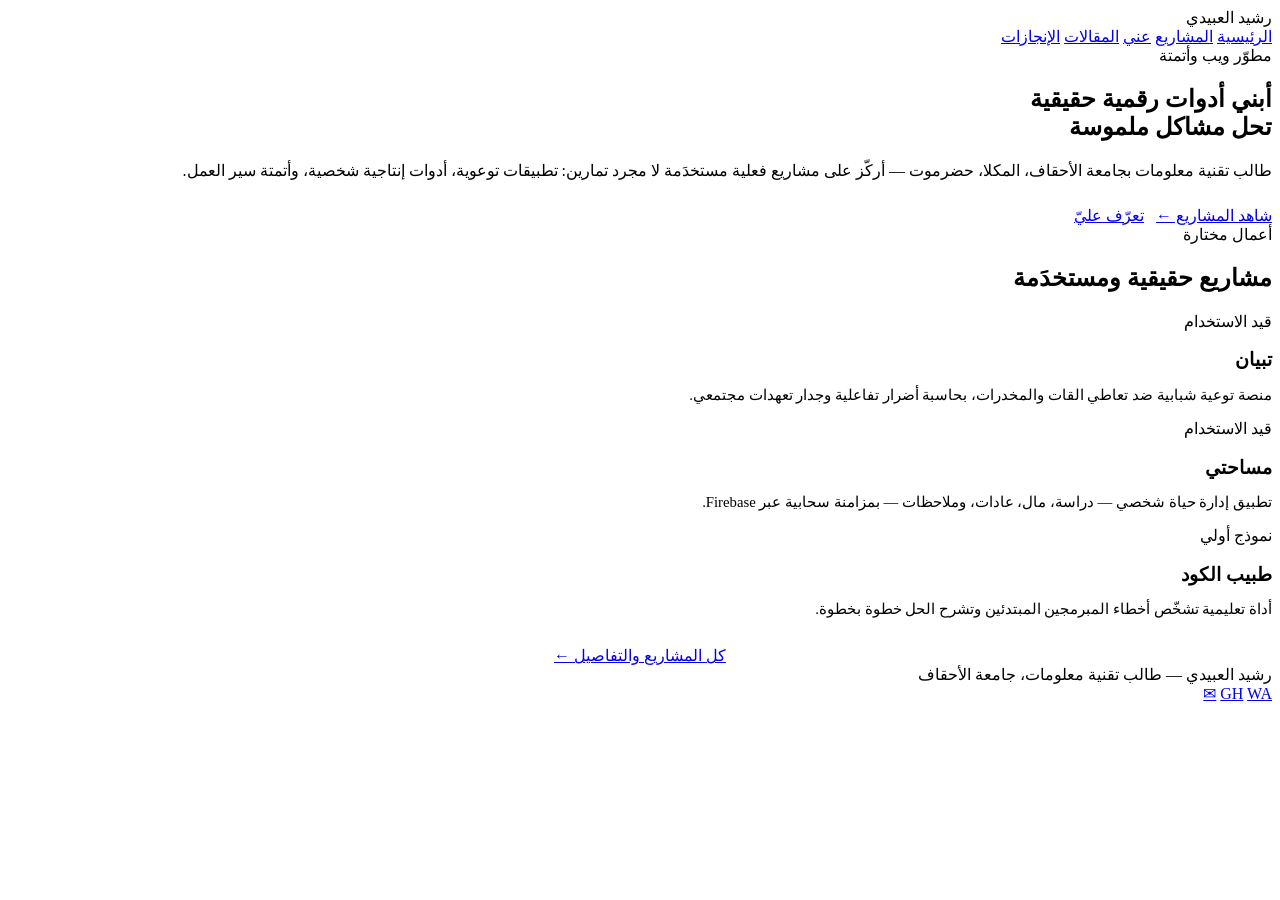
==== index.html @ 286e4d23 "Rename index-18.html to index.html" ====
<!DOCTYPE html>
<html lang="ar" dir="rtl">
<head>
<meta charset="UTF-8">
<meta name="viewport" content="width=device-width, initial-scale=1">
<title>رشيد العبيدي — مطوّر ويب</title>
<link rel="preconnect" href="https://fonts.googleapis.com">
<link href="https://fonts.googleapis.com/css2?family=IBM+Plex+Sans+Arabic:wght@400;500;600;700&family=Cairo:wght@400;600;700&family=Space+Grotesk:wght@500;700&display=swap" rel="stylesheet">
<link rel="stylesheet" href="style.css">
</head>
<body>

<nav class="top"><div class="wrap">
  <div class="brand">رشيد العبيدي</div>
  <div class="navlinks">
    <a href="index.html" class="active">الرئيسية</a>
    <a href="projects.html">المشاريع</a>
    <a href="about.html">عني</a>
    <a href="articles.html">المقالات</a>
    <a href="achievements.html">الإنجازات</a>
  </div>
  <a class="cvbtn" href="#" id="cvBtn">تحميل السيرة الذاتية</a>
</div></nav>

<section class="pagehead">
  <div class="wrap">
    <div class="eyebrow">مطوّر ويب وأتمتة</div>
    <h1>أبني <span class="gradient-text">أدوات رقمية حقيقية</span><br>تحل مشاكل ملموسة</h1>
    <p class="lead">طالب تقنية معلومات بجامعة الأحقاف، المكلا، حضرموت — أركّز على مشاريع فعلية مستخدَمة لا مجرد تمارين: تطبيقات توعوية، أدوات إنتاجية شخصية، وأتمتة سير العمل.</p>
    <div style="display:flex;gap:12px;margin-top:26px;flex-wrap:wrap">
      <a class="btn btn-primary" href="projects.html">شاهد المشاريع ←</a>
      <a class="btn btn-outline" href="about.html">تعرّف عليّ</a>
    </div>
  </div>
</section>

<section>
  <div class="wrap">
    <div class="section-head">
      <div class="eyebrow">أعمال مختارة</div>
      <h2 class="sec">مشاريع حقيقية ومستخدَمة</h2>
    </div>
    <div class="grid3">
      <div class="card">
        <span class="status">قيد الاستخدام</span>
        <h3 style="margin-bottom:8px">تبيان</h3>
        <p style="color:var(--ink-dim);font-size:.92rem">منصة توعية شبابية ضد تعاطي القات والمخدرات، بحاسبة أضرار تفاعلية وجدار تعهدات مجتمعي.</p>
      </div>
      <div class="card">
        <span class="status">قيد الاستخدام</span>
        <h3 style="margin-bottom:8px">مساحتي</h3>
        <p style="color:var(--ink-dim);font-size:.92rem">تطبيق إدارة حياة شخصي — دراسة، مال، عادات، وملاحظات — بمزامنة سحابية عبر Firebase.</p>
      </div>
      <div class="card">
        <span class="status">نموذج أولي</span>
        <h3 style="margin-bottom:8px">طبيب الكود</h3>
        <p style="color:var(--ink-dim);font-size:.92rem">أداة تعليمية تشخّص أخطاء المبرمجين المبتدئين وتشرح الحل خطوة بخطوة.</p>
      </div>
    </div>
    <div style="text-align:center;margin-top:28px">
      <a class="btn btn-outline" href="projects.html">كل المشاريع والتفاصيل ←</a>
    </div>
  </div>
</section>

<footer>
  <div>رشيد العبيدي — طالب تقنية معلومات، جامعة الأحقاف</div>
  <div class="socials">
    <a class="social" href="https://github.com/rashedalabidi7-beep" target="_blank" title="GitHub">GH</a>
    <a class="social" href="https://wa.me/967772639165" target="_blank" title="واتساب">WA</a>
    <a class="social" href="mailto:rashedalabidi7@gmail.com" title="إيميل">✉</a>
  </div>
</footer>

<script>
fetch('cv.pdf',{method:'HEAD'}).then(r=>{ if(!r.ok) document.getElementById('cvBtn').style.display='none'; }).catch(()=>{});
document.getElementById('cvBtn').href = 'cv.pdf';
</script>
</body>
</html>
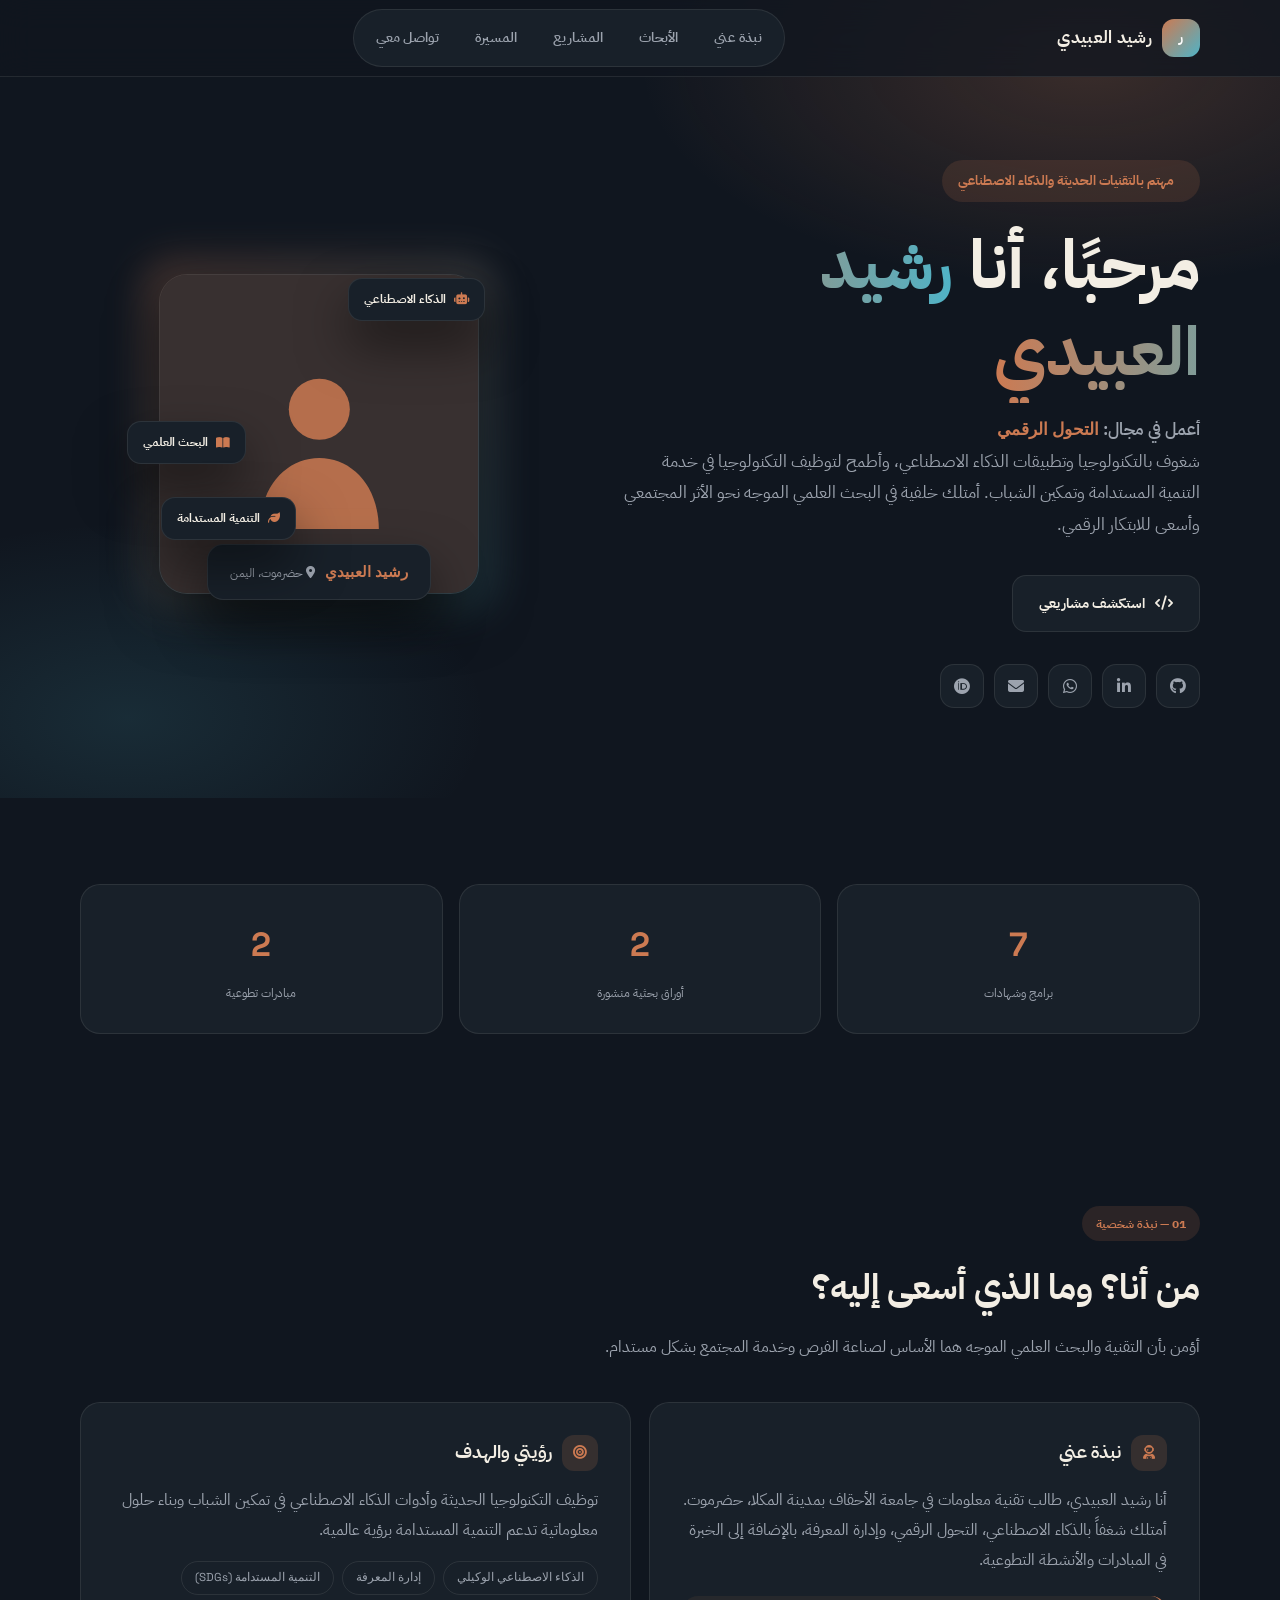
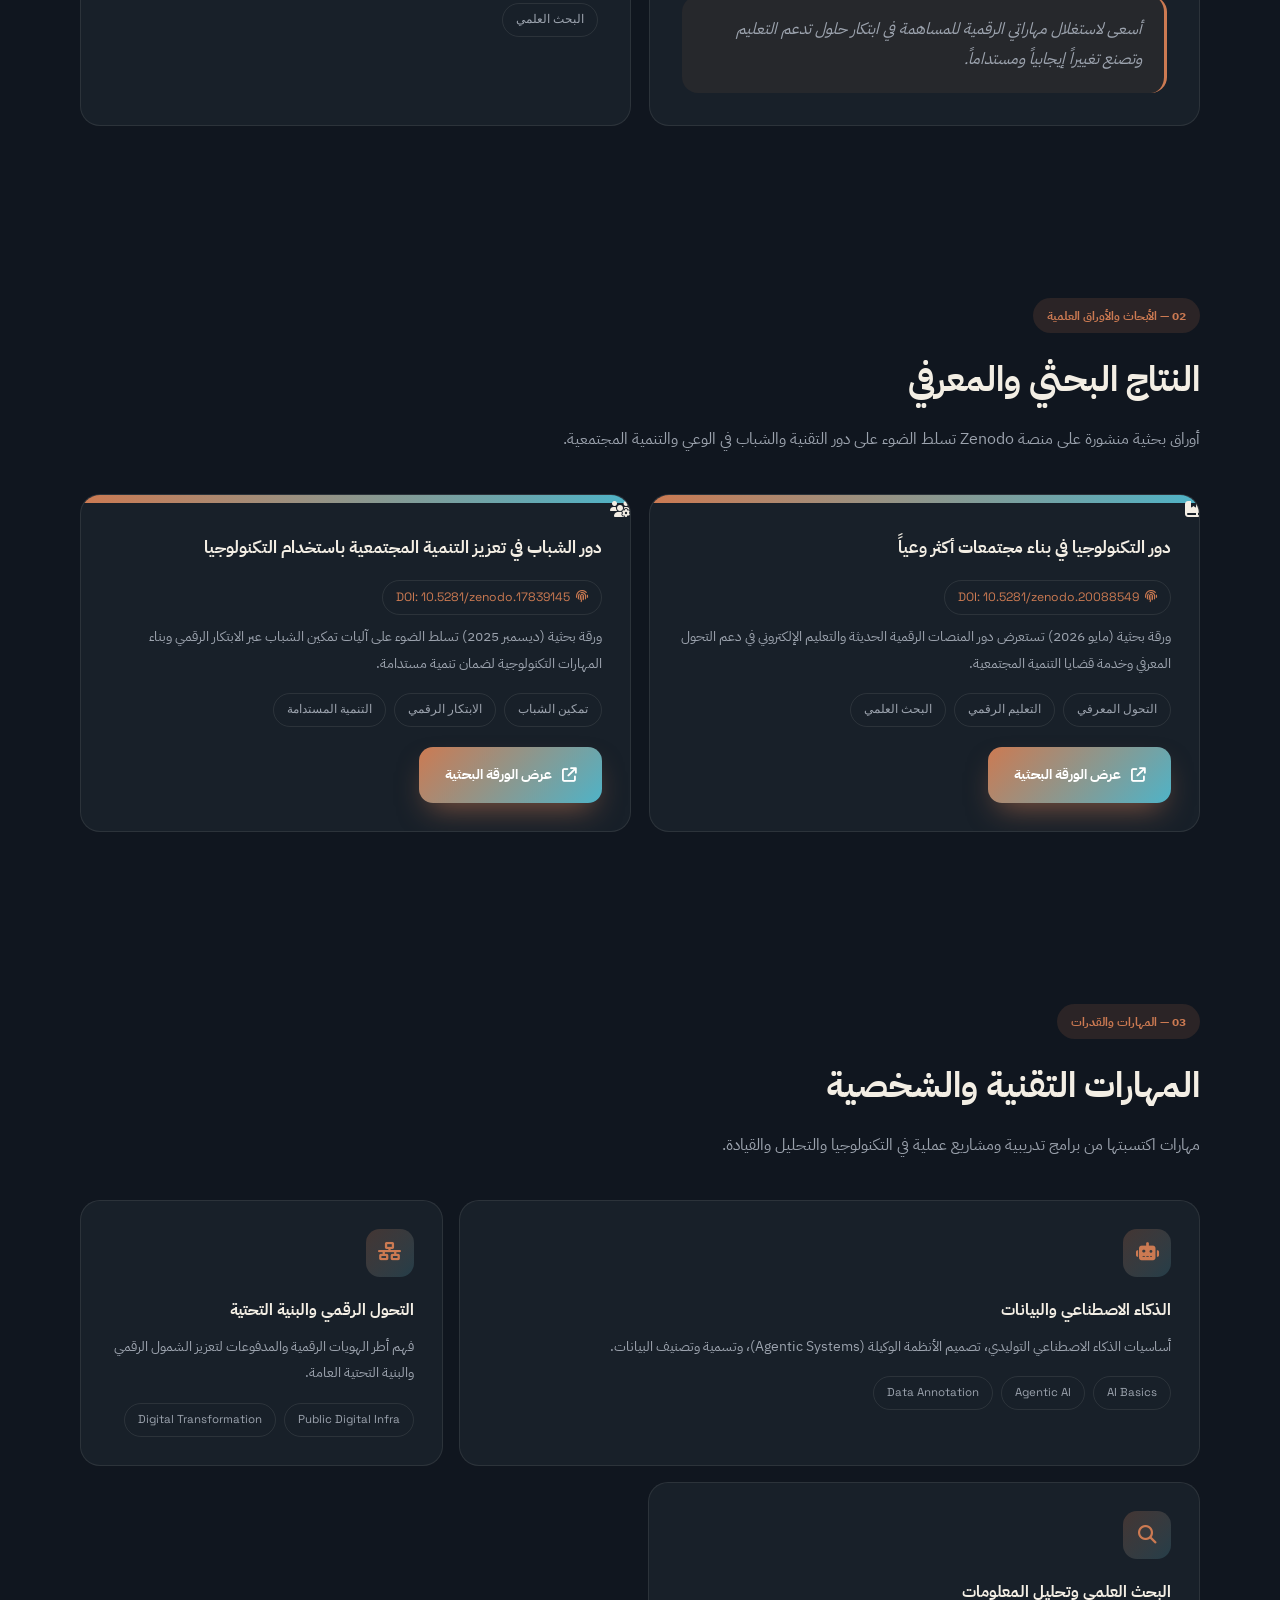
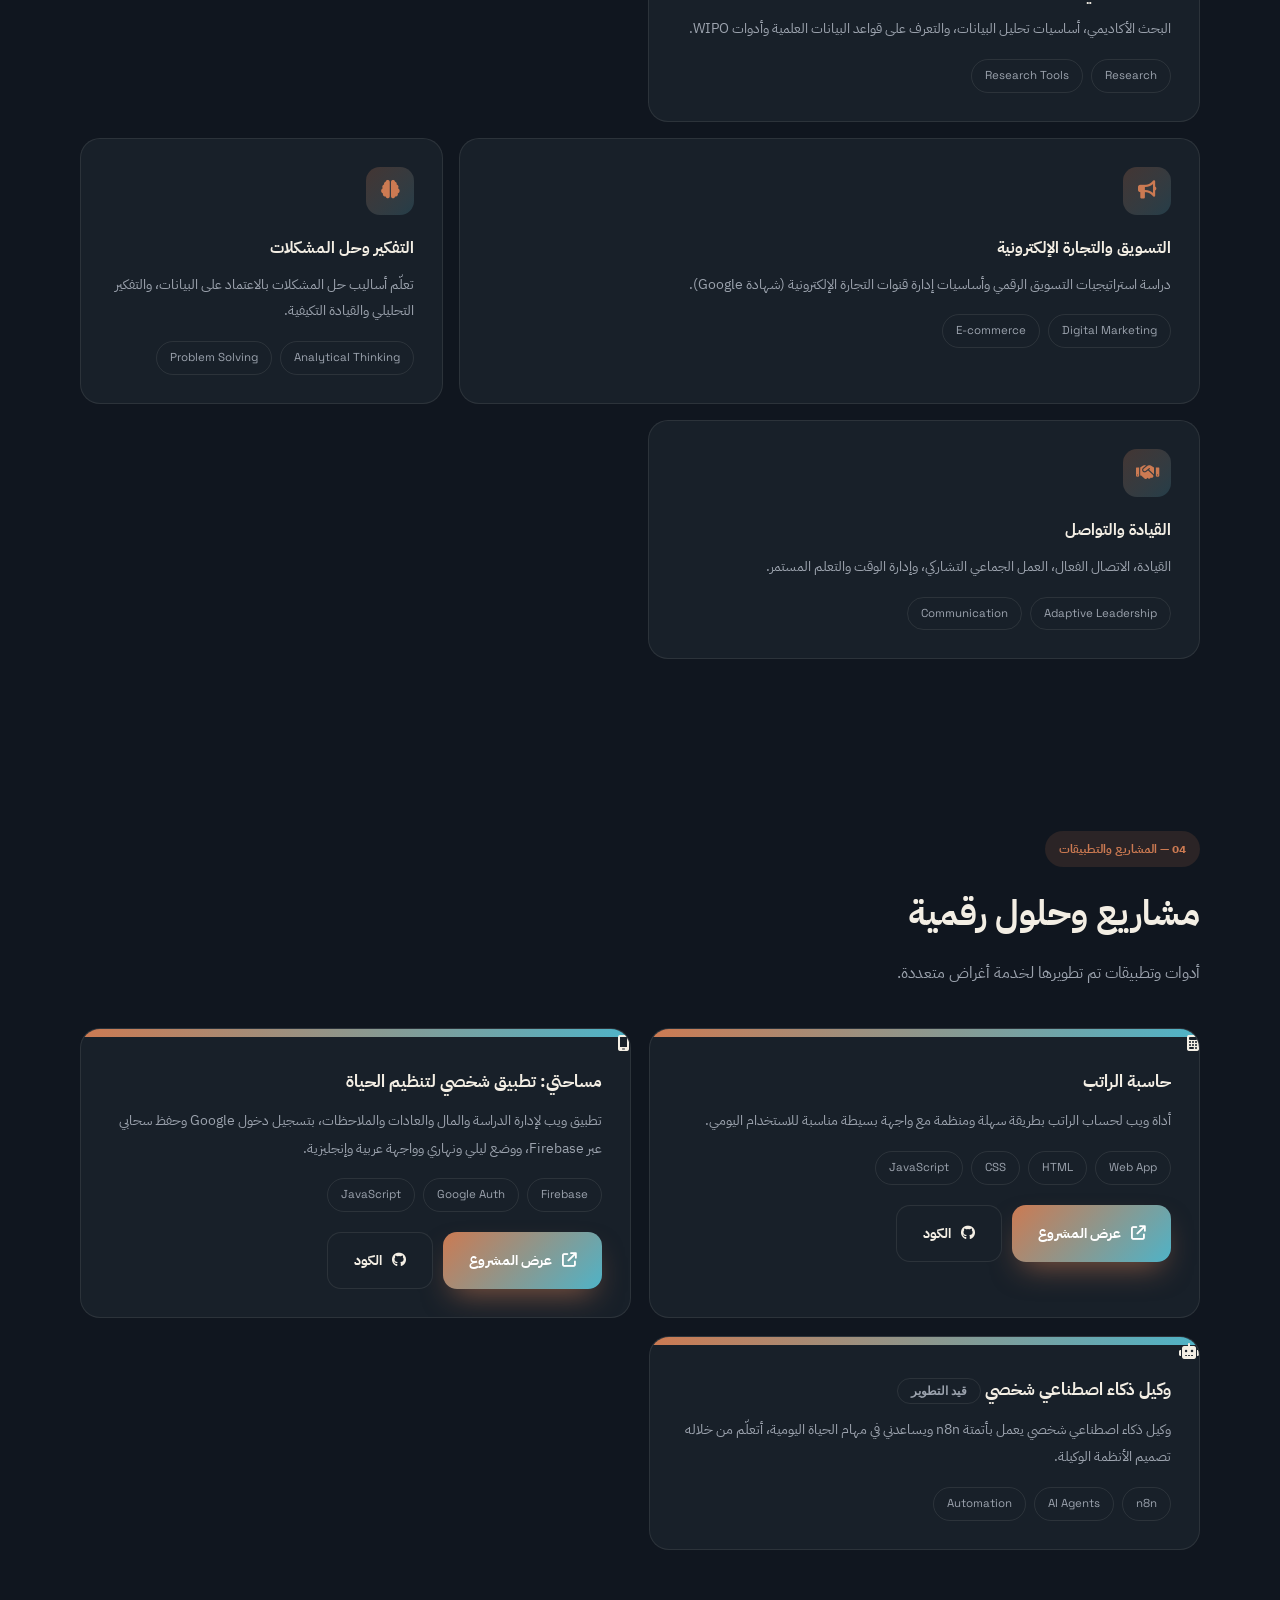
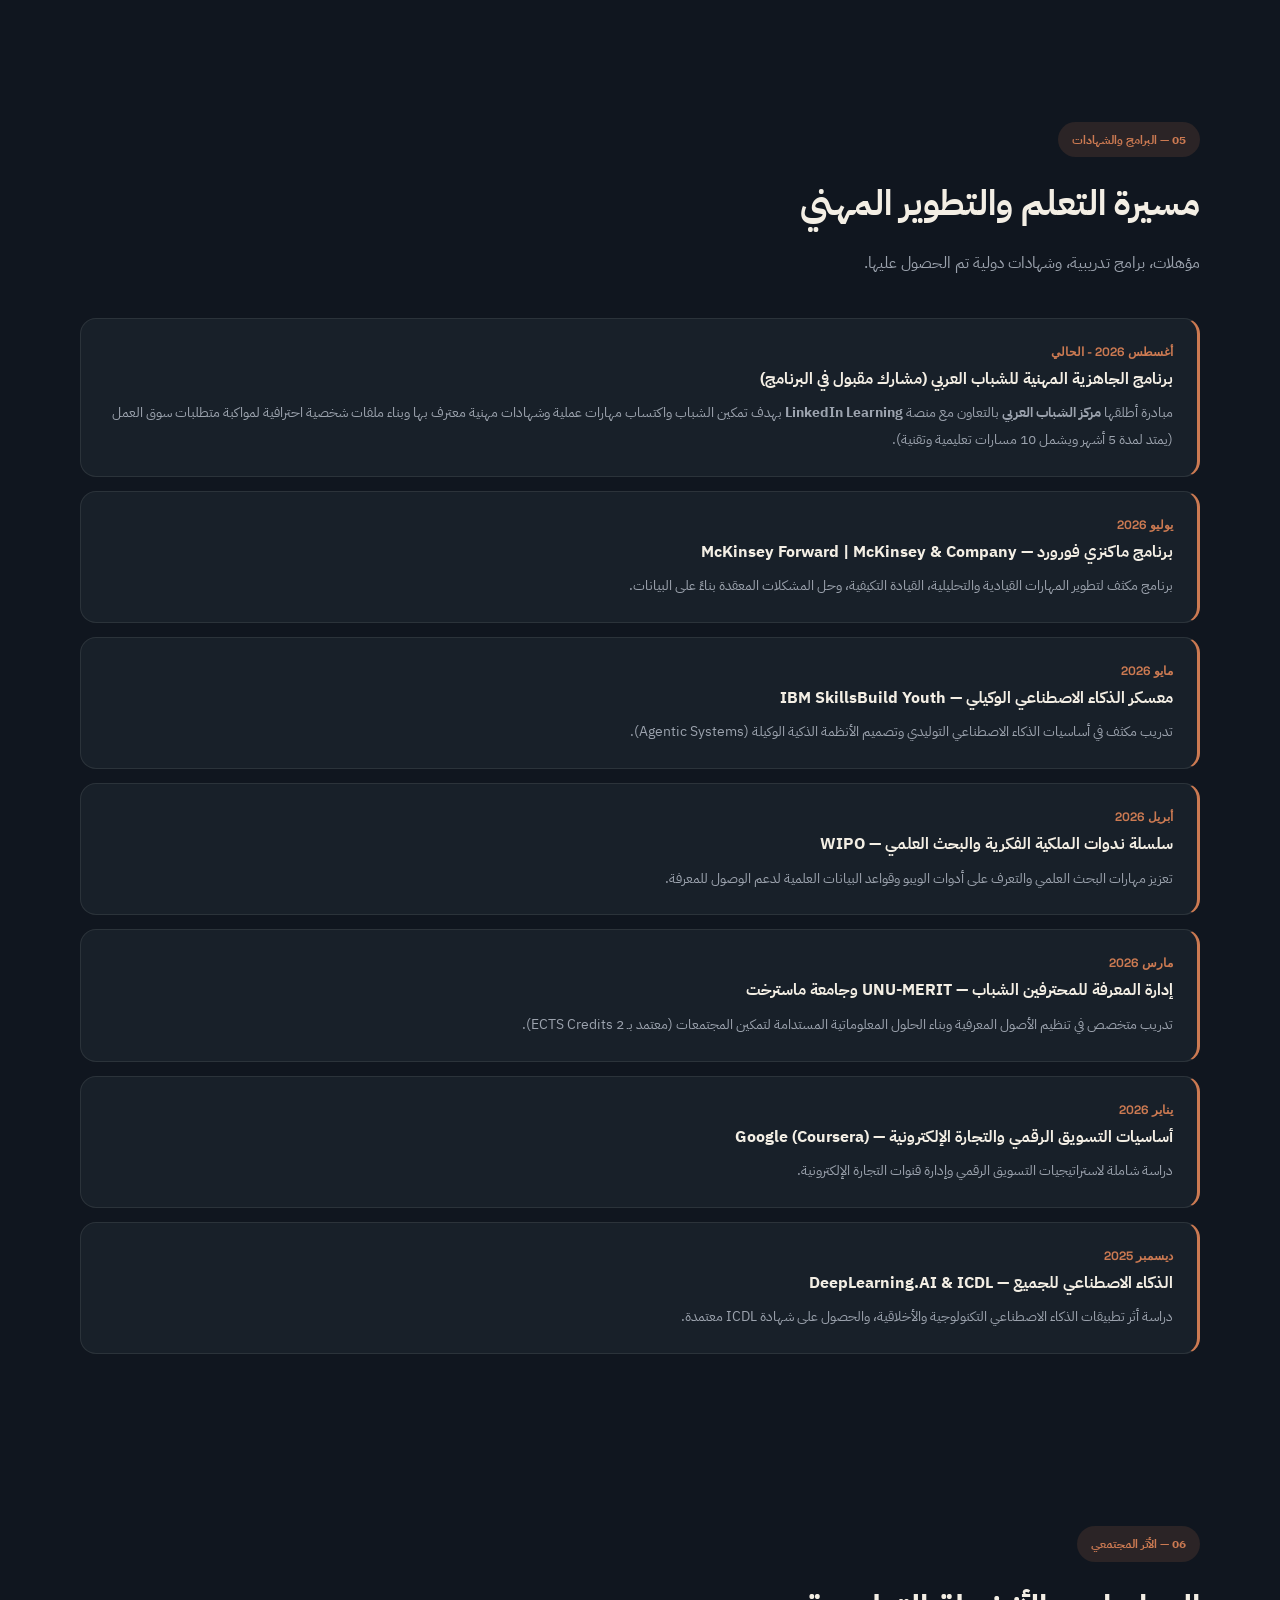
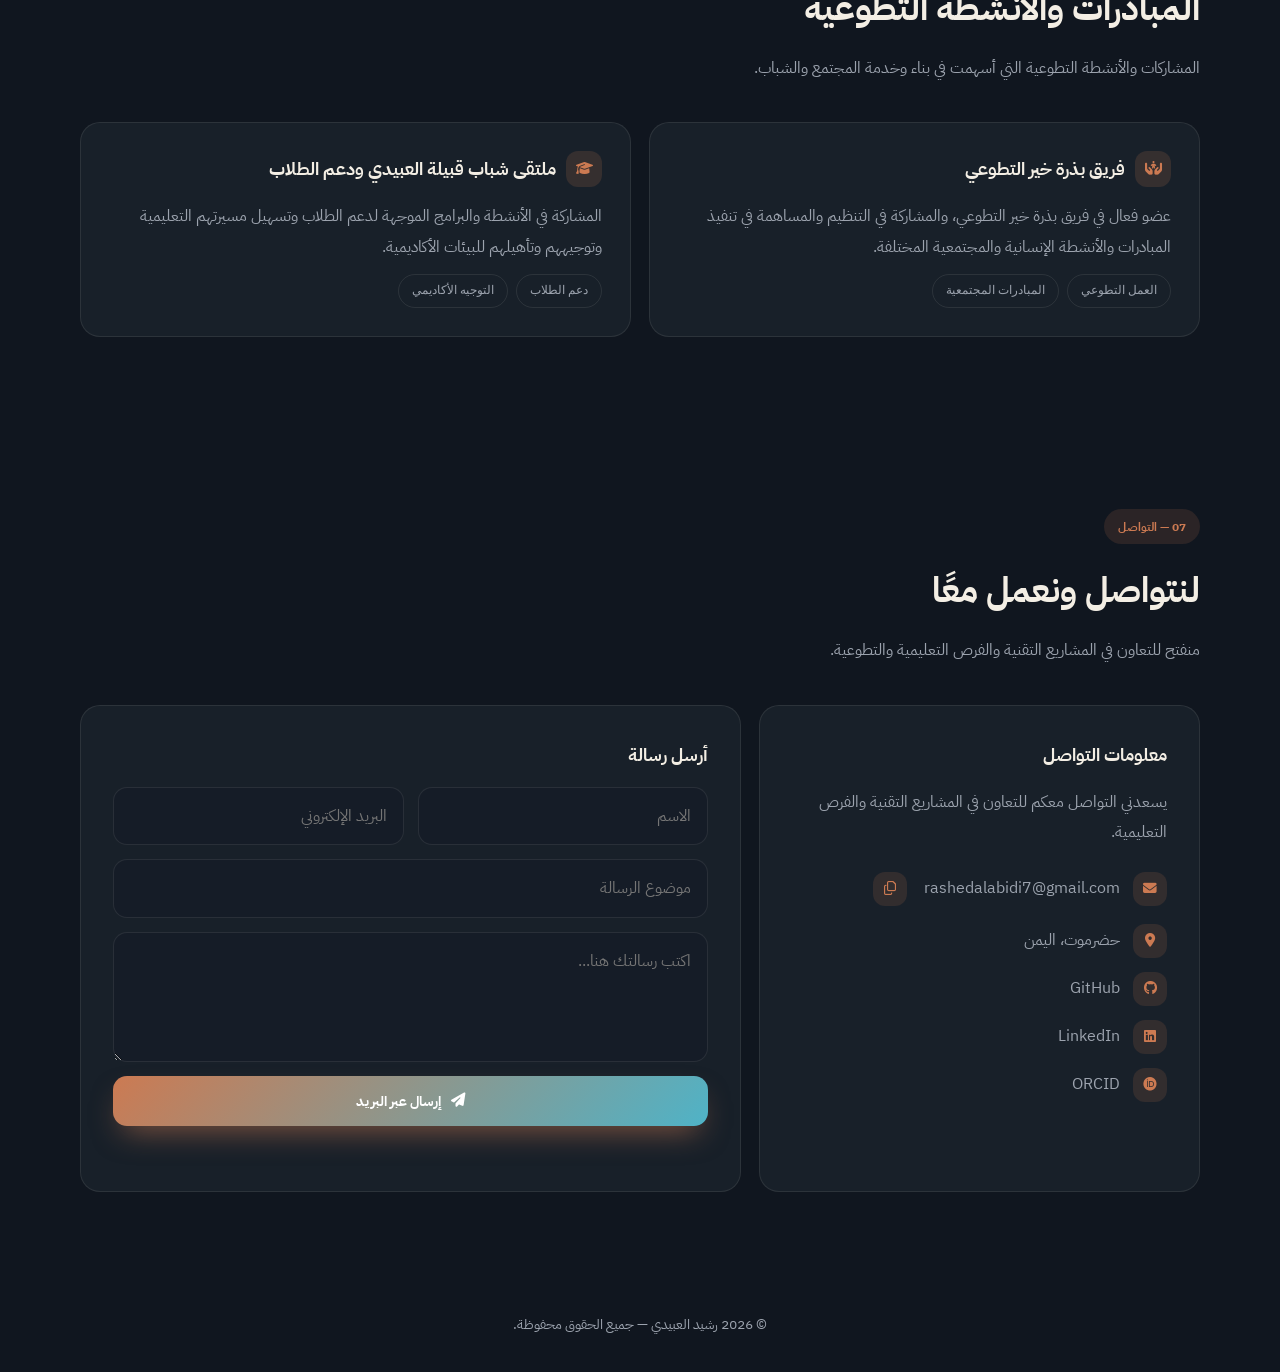
==== commit 508bc4ac: "Rename index (1) (6).html to index.html" ====
--- a/index.html
+++ b/index.html
@@ -1,80 +1,728 @@
 <!DOCTYPE html>
 <html lang="ar" dir="rtl">
 <head>
-<meta charset="UTF-8">
-<meta name="viewport" content="width=device-width, initial-scale=1">
-<title>رشيد العبيدي — مطوّر ويب</title>
-<link rel="preconnect" href="https://fonts.googleapis.com">
-<link href="https://fonts.googleapis.com/css2?family=IBM+Plex+Sans+Arabic:wght@400;500;600;700&family=Cairo:wght@400;600;700&family=Space+Grotesk:wght@500;700&display=swap" rel="stylesheet">
-<link rel="stylesheet" href="style.css">
+  <meta charset="UTF-8" />
+  <meta name="viewport" content="width=device-width, initial-scale=1.0" />
+  <meta name="description" content="الموقع الشخصي والملف التعريفي لرشيد العبيدي، مهتم بالتقنية والذكاء الاصطناعي والتحول الرقمي والتنمية المستدامة." />
+  <meta name="theme-color" content="#10161F" />
+  <link rel="canonical" href="https://rashedalabidi7-beep.github.io/" />
+  <meta property="og:url" content="https://rashedalabidi7-beep.github.io/" />
+  <meta property="og:image" content="https://rashedalabidi7-beep.github.io/profile.jpg" />
+  <meta name="twitter:card" content="summary_large_image" />
+  <script type="application/ld+json">{"@context":"https://schema.org","@type":"Person","name":"رشيد العبيدي","alternateName":"Rashed Alabidi","url":"https://rashedalabidi7-beep.github.io/","image":"https://rashedalabidi7-beep.github.io/profile.jpg","sameAs":["https://github.com/rashedalabidi7-beep","https://www.linkedin.com/in/rashed-alabidi","https://orcid.org/0009-0006-7410-5763"],"address":{"@type":"PostalAddress","addressRegion":"حضرموت","addressCountry":"YE"}}</script>
+  <meta property="og:type" content="website" />
+  <meta property="og:title" content="رشيد العبيدي | الملف الشخصي" />
+  <meta property="og:description" content="مهتم بالتقنية والذكاء الاصطناعي والتحول الرقمي والتنمية المستدامة." />
+  <link rel="icon" href="data:image/svg+xml,%3Csvg xmlns='http://www.w3.org/2000/svg' viewBox='0 0 64 64'%3E%3Cdefs%3E%3ClinearGradient id='g' x1='0' y1='0' x2='1' y2='1'%3E%3Cstop offset='0' stop-color='%23CC7A52'/%3E%3Cstop offset='1' stop-color='%234FB3C7'/%3E%3C/linearGradient%3E%3C/defs%3E%3Crect width='64' height='64' rx='16' fill='url(%23g)'/%3E%3Ctext x='32' y='45' font-size='38' text-anchor='middle' fill='%23ffffff' font-family='sans-serif' font-weight='700'%3E%D8%B1%3C/text%3E%3C/svg%3E" />
+  <script>document.documentElement.classList.add("js");
+    function phFallback(i){var d=document.createElement("div");d.className="ph";d.innerHTML='<svg viewBox="0 0 200 250" aria-hidden="true"><circle cx="100" cy="92" r="40" fill="currentColor"/><path d="M22 250c0-58 36-94 78-94s78 36 78 94z" fill="currentColor"/></svg>';i.replaceWith(d)}
+  </script>
+  <title>رشيد العبيدي | الملف الشخصي</title>
+
+  <link rel="preconnect" href="https://fonts.googleapis.com">
+  <link rel="preconnect" href="https://fonts.gstatic.com" crossorigin>
+  <link href="https://fonts.googleapis.com/css2?family=IBM+Plex+Sans+Arabic:wght@400;500;600;700&family=Cairo:wght@400;600;700&family=Space+Grotesk:wght@500;600;700&display=swap" rel="stylesheet">
+  <link rel="stylesheet" href="https://cdnjs.cloudflare.com/ajax/libs/font-awesome/6.5.2/css/all.min.css">
+
+  <style>
+    :root {
+      --bg: #10161F;
+      --bg-soft: #151C27;
+      --ink: #F3EEE4;
+      --ink-dim: #9CA3AE;
+      --line: rgba(243, 238, 228, 0.09);
+      --card: #182029;
+      --accent: #CC7A52;
+      --accent-2: #4FB3C7;
+      --on-accent: #10161F;
+      --shadow: 0 24px 50px rgba(0, 0, 0, 0.5);
+      --r: 20px;
+    }
+
+    * { box-sizing: border-box; margin: 0; padding: 0; }
+    html { scroll-behavior: smooth; }
+    body {
+      font-family: "IBM Plex Sans Arabic", "Cairo", sans-serif;
+      background: var(--bg);
+      color: var(--ink);
+      line-height: 1.9;
+      overflow-x: hidden;
+    }
+    ::selection { background: var(--accent); color: #fff; }
+    a { color: inherit; text-decoration: none; }
+    button, a { -webkit-tap-highlight-color: transparent; }
+    .container { width: min(1120px, 90%); margin: auto; }
+    .mono { font-family: "Space Grotesk", sans-serif; }
+    .gradient-text { background: linear-gradient(90deg, var(--accent), var(--accent-2)); -webkit-background-clip: text; background-clip: text; color: transparent; }
+
+    /* nav */
+    .navbar { position: fixed; inset: 0 0 auto 0; z-index: 1000; background: color-mix(in srgb, var(--bg) 75%, transparent); backdrop-filter: blur(16px); -webkit-backdrop-filter: blur(16px); border-bottom: 1px solid var(--line); }
+    .nav-inner { min-height: 76px; display: flex; align-items: center; justify-content: space-between; gap: 20px; }
+    .brand { display: flex; align-items: center; gap: 10px; font-weight: 800; font-size: 1.05rem; letter-spacing: .3px; }
+    .brand-mark { width: 38px; height: 38px; border-radius: 12px; background: linear-gradient(135deg, var(--accent), var(--accent-2)); display: grid; place-items: center; color: #fff; font-weight: 800; font-size: .9rem; }
+    .nav-links { display: flex; align-items: center; gap: 4px; background: var(--card); border: 1px solid var(--line); border-radius: 999px; padding: 6px; }
+    .nav-links a { position: relative; color: var(--ink-dim); font-size: .85rem; padding: 9px 16px; border-radius: 999px; transition: .2s; font-weight: 600; }
+    .nav-links a:hover, .nav-links a.active { color: #fff; background: linear-gradient(135deg, var(--accent), var(--accent-2)); }
+    .nav-actions { display: flex; gap: 8px; }
+    .icon-btn { border: 1px solid var(--line); background: var(--card); color: var(--ink); width: 42px; height: 42px; border-radius: 12px; cursor: pointer; transition: .2s; display: grid; place-items: center; }
+    .icon-btn:hover { border-color: var(--accent); color: var(--accent); }
+    .menu-btn { display: none; }
+
+    /* hero */
+    .hero { padding: 160px 0 90px; min-height: 640px; display: flex; align-items: center; position: relative; }
+    .hero::before { content: ""; position: absolute; inset: 0; z-index: -1; pointer-events: none;
+      background: radial-gradient(50% 40% at 85% 8%, color-mix(in srgb, var(--accent) 22%, transparent), transparent 70%),
+                  radial-gradient(40% 35% at 10% 90%, color-mix(in srgb, var(--accent-2) 14%, transparent), transparent 70%); }
+    .hero-grid { display: grid; grid-template-columns: 1.1fr .9fr; gap: 56px; align-items: center; }
+    .eyebrow { display: inline-flex; align-items: center; gap: 10px; color: var(--accent); font-size: .84rem; font-weight: 700; margin-bottom: 20px; background: color-mix(in srgb, var(--accent) 14%, transparent); padding: 8px 16px; border-radius: 999px; }
+    h1 { font-family: "IBM Plex Sans Arabic", "Cairo", sans-serif; font-weight: 800; font-size: clamp(2.3rem, 5.6vw, 4.2rem); line-height: 1.3; margin-bottom: 18px; }
+    .hero p { color: var(--ink-dim); max-width: 580px; font-size: 1.04rem; }
+    .roles { margin-top: 14px; font-weight: 600; font-size: 1.08rem; }
+    #role { color: var(--accent); transition: opacity .3s; font-family: "Space Grotesk", sans-serif; }
+    .hero-buttons { display: flex; flex-wrap: wrap; gap: 14px; margin-top: 34px; }
+    .btn { display: inline-flex; align-items: center; justify-content: center; gap: 10px; border-radius: 14px; padding: 14px 26px; border: 1px solid var(--line); font-weight: 700; font-size: .9rem; transition: .25s; cursor: pointer; font-family: inherit; }
+    .btn-primary { background: linear-gradient(135deg, var(--accent), var(--accent-2)); color: #fff; border: none; box-shadow: 0 14px 30px -10px color-mix(in srgb, var(--accent) 60%, transparent); }
+    .btn-primary:hover { transform: translateY(-2px); box-shadow: 0 18px 36px -10px color-mix(in srgb, var(--accent) 70%, transparent); }
+    .btn-outline { background: var(--card); color: var(--ink); }
+    .btn-outline:hover { border-color: var(--accent); color: var(--accent); }
+    .btn.alt { background: var(--card); color: var(--ink); }
+    .socials { display: flex; gap: 10px; margin-top: 32px; }
+    .social { width: 44px; height: 44px; display: grid; place-items: center; border-radius: 14px; background: var(--card); border: 1px solid var(--line); color: var(--ink-dim); transition: .2s; }
+    .social:hover { color: #fff; background: linear-gradient(135deg, var(--accent), var(--accent-2)); border-color: transparent; transform: translateY(-2px); }
+
+    .profile-wrap { position: relative; width: min(320px, 100%); margin: auto; }
+    .profile-wrap::before { content: ""; position: absolute; inset: -18px; z-index: 0; border-radius: 32px;
+      background: linear-gradient(135deg, color-mix(in srgb, var(--accent) 35%, transparent), color-mix(in srgb, var(--accent-2) 30%, transparent));
+      filter: blur(18px); opacity: .7; }
+    .profile-card { position: relative; z-index: 1; border-radius: 28px; overflow: hidden; box-shadow: var(--shadow); border: 1px solid var(--line); }
+    .profile-card img, .ph { display: block; width: 100%; aspect-ratio: 1 / 1; object-fit: cover; object-position: center top; }
+    .ph { background: color-mix(in srgb, var(--accent) 18%, var(--card)); color: var(--accent); display: grid; place-items: center; }
+    .ph svg { width: 48%; opacity: .85; }
+    .profile-label { position: absolute; z-index: 2; bottom: -6px; left: 50%; transform: translateX(-50%); padding: 12px 22px; background: var(--card); border: 1px solid var(--line); border-radius: 16px; box-shadow: var(--shadow); white-space: nowrap; }
+    .profile-label strong { font-size: .92rem; color: var(--accent); font-family: "Space Grotesk", sans-serif; }
+    .profile-label small { color: var(--ink-dim); font-size: .76rem; margin-inline-start: 6px; }
+    .chip { position: absolute; z-index: 3; display: flex; align-items: center; gap: 8px; padding: 9px 15px; font-size: .76rem; font-weight: 700; white-space: nowrap; background: var(--card); border: 1px solid var(--line); border-radius: 14px; box-shadow: var(--shadow); }
+    .chip i { color: var(--accent); }
+    .chip.c1 { top: 4px; right: -6px; }
+    .chip.c2 { top: 46%; left: -32px; }
+    .chip.c3 { bottom: 54px; left: 2px; }
+    @media (max-width: 600px) { .chip.c1 { right: 0; } .chip.c2 { left: -4px; } .chip.c3 { left: 10px; } }
+
+    /* sections */
+    section { padding: 86px 0; position: relative; }
+    .section-head { margin-bottom: 40px; max-width: 640px; }
+    .section-kicker { display: inline-block; font-size: .78rem; font-weight: 700; color: var(--accent); background: color-mix(in srgb, var(--accent) 14%, transparent); padding: 6px 14px; border-radius: 999px; margin-bottom: 14px; }
+    .section-title { font-family: "IBM Plex Sans Arabic", "Cairo", sans-serif; font-size: clamp(1.6rem, 3vw, 2.2rem); font-weight: 800; }
+    .section-desc { color: var(--ink-dim); margin-top: 10px; font-size: .97rem; }
+
+    .stats { display: grid; grid-template-columns: repeat(3, 1fr); gap: 16px; }
+    .stat { padding: 28px 10px; text-align: center; background: var(--card); border: 1px solid var(--line); border-radius: var(--r); }
+    .stat-number { font-family: "Space Grotesk", sans-serif; font-size: 2.1rem; color: var(--accent); font-weight: 700; }
+    .stat-label { color: var(--ink-dim); font-size: .78rem; margin-top: 4px; }
+
+    .about-grid { display: grid; grid-template-columns: 1fr 1fr; gap: 18px; }
+    .card { padding: 32px; background: var(--card); border: 1px solid var(--line); border-radius: var(--r); }
+    .card h3 { margin-bottom: 14px; font-size: 1.15rem; font-weight: 700; display: flex; align-items: center; gap: 10px; }
+    .card h3 i { color: var(--accent); background: color-mix(in srgb, var(--accent) 16%, transparent); width: 36px; height: 36px; border-radius: 12px; display: inline-grid; place-items: center; font-size: .85rem; }
+    .card p { color: var(--ink-dim); }
+    .quote { position: relative; margin-top: 20px; color: var(--ink); font-style: italic; padding: 18px 22px; background: color-mix(in srgb, var(--accent) 8%, transparent); border-radius: 16px; border-inline-start: 3px solid var(--accent); }
+
+    /* bento skills grid */
+    .skills-grid { display: grid; grid-template-columns: repeat(6, 1fr); gap: 16px; }
+    .skill-card { padding: 28px; background: var(--card); border: 1px solid var(--line); border-radius: var(--r); transition: .25s; grid-column: span 3; }
+    .skill-card:nth-child(1), .skill-card:nth-child(4) { grid-column: span 4; }
+    .skill-card:nth-child(2), .skill-card:nth-child(5) { grid-column: span 2; }
+    .skill-card:nth-child(3) { grid-column: span 3; }
+    .skill-card:nth-child(6) { grid-column: span 3; }
+    .skill-card:hover { transform: translateY(-4px); box-shadow: var(--shadow); border-color: color-mix(in srgb, var(--accent) 40%, var(--line)); }
+    .skill-icon { width: 48px; height: 48px; background: linear-gradient(135deg, color-mix(in srgb, var(--accent) 24%, transparent), color-mix(in srgb, var(--accent-2) 20%, transparent)); display: grid; place-items: center; color: var(--accent); font-size: 1.15rem; margin-bottom: 18px; border-radius: 14px; }
+    .skill-card h3 { font-size: 1.02rem; margin-bottom: 8px; font-weight: 700; }
+    .skill-card p { color: var(--ink-dim); font-size: .88rem; }
+    .tags { display: flex; flex-wrap: wrap; gap: 8px; margin-top: 16px; }
+    .tag { color: var(--ink-dim); border: 1px solid var(--line); padding: 5px 13px; border-radius: 999px; font-size: .72rem; font-family: "Space Grotesk", sans-serif; }
+
+    .projects-grid { display: grid; grid-template-columns: repeat(2, 1fr); gap: 18px; }
+    .project { background: var(--card); border: 1px solid var(--line); border-radius: var(--r); overflow: hidden; transition: .25s; }
+    .project:hover { transform: translateY(-4px); box-shadow: var(--shadow); border-color: color-mix(in srgb, var(--accent) 40%, var(--line)); }
+    .project-top { height: 8px; background: linear-gradient(90deg, var(--accent), var(--accent-2)); }
+    .project-body { padding: 28px; }
+    .project-body h3 { margin-bottom: 10px; font-size: 1.08rem; font-weight: 700; }
+    .project-body p { color: var(--ink-dim); font-size: .9rem; }
+    .project-actions { display: flex; gap: 10px; margin-top: 20px; flex-wrap: wrap; }
+
+    .doi-badge { display: inline-flex; align-items: center; gap: 6px; border: 1px solid var(--line); padding: 5px 13px; border-radius: 999px; font-size: .76rem; color: var(--accent); font-family: "Space Grotesk", sans-serif; margin-top: 6px; margin-bottom: 8px; }
+
+    .timeline { position: relative; display: grid; gap: 14px; }
+    .timeline-item { position: relative; background: var(--card); border: 1px solid var(--line); border-radius: 16px; padding: 22px 24px; border-inline-start: 3px solid var(--accent); }
+    .timeline-item h3 { font-size: 1rem; font-weight: 700; }
+    .timeline-item .date { color: var(--accent); font-size: .76rem; font-family: "Space Grotesk", sans-serif; font-weight: 700; }
+    .timeline-item p { color: var(--ink-dim); font-size: .88rem; margin-top: 6px; }
+
+    .volunteer-grid { display: grid; grid-template-columns: repeat(2, 1fr); gap: 18px; }
+    .volunteer-grid > * { background: var(--card); border: 1px solid var(--line); border-radius: var(--r); padding: 28px; }
+
+    .contact-grid { display: grid; grid-template-columns: .8fr 1.2fr; gap: 18px; }
+    .contact-grid > * { background: var(--card); border: 1px solid var(--line); border-radius: var(--r); padding: 32px; }
+    .contact-list { display: grid; gap: 14px; margin-top: 20px; }
+    .contact-item { display: flex; align-items: center; gap: 13px; color: var(--ink-dim); }
+    .contact-item i { color: var(--accent); width: 34px; height: 34px; background: color-mix(in srgb, var(--accent) 14%, transparent); border-radius: 12px; display: inline-grid; place-items: center; font-size: .85rem; }
+    .contact-item a:hover { color: var(--accent); }
+    form { display: grid; gap: 14px; }
+    .form-row { display: grid; grid-template-columns: 1fr 1fr; gap: 14px; }
+    input, textarea { width: 100%; border: 1px solid var(--line); background: var(--bg-soft); border-radius: 14px; color: var(--ink); padding: 13px 16px; font: inherit; outline: none; color-scheme: dark; }
+    input:focus, textarea:focus { border-color: var(--accent); }
+    textarea { min-height: 130px; resize: vertical; }
+
+    footer { padding: 34px 0; color: var(--ink-dim); text-align: center; font-size: .85rem; }
+    .back-top { position: fixed; left: 22px; bottom: 22px; width: 44px; height: 44px; border: 1px solid var(--line); background: var(--card); color: var(--ink); border-radius: 14px; cursor: pointer; opacity: 0; pointer-events: none; transition: .25s; z-index: 50; box-shadow: var(--shadow); }
+    .back-top.show { opacity: 1; pointer-events: auto; }
+    .back-top:hover { border-color: var(--accent); color: var(--accent); }
+
+    #prog { position: fixed; top: 0; inset-inline: 0; height: 3px; transform-origin: right; transform: scaleX(0); background: linear-gradient(90deg, var(--accent), var(--accent-2)); z-index: 1001; }
+    body[dir="ltr"] #prog { transform-origin: left; }
+    .cert { display: inline-block; margin-top: 6px; color: var(--accent); font-size: .8rem; }
+    .cert:hover { text-decoration: underline; }
+    .copy { background: none; border: 0; color: var(--ink-dim); cursor: pointer; padding: 4px; }
+    .copy:hover { color: var(--accent); }
+    .form-note { color: var(--ink-dim); font-size: .88rem; min-height: 1.4em; }
+
+    .js .reveal { opacity: 0; transform: translateY(18px); transition: .6s ease; }
+    .js .reveal.visible { opacity: 1; transform: translateY(0); }
+
+    a:focus-visible, button:focus-visible, input:focus-visible, textarea:focus-visible { outline: 2px solid var(--accent); outline-offset: 3px; }
+    @media (prefers-reduced-motion: reduce) { * { animation: none !important; transition: none !important; } html { scroll-behavior: auto; } .js .reveal { opacity: 1; transform: none; } }
+
+    @media (max-width: 900px) {
+      .nav-links { position: absolute; top: 76px; right: 4%; left: 4%; display: none; flex-direction: column; align-items: stretch; gap: 4px; padding: 10px; background: var(--card); border: 1px solid var(--line); border-radius: 18px; }
+      .nav-links.open { display: flex; }
+      .nav-links a { padding: 12px 14px; border-radius: 12px; }
+      .menu-btn { display: grid; }
+      .hero-grid, .about-grid, .contact-grid, .volunteer-grid, .projects-grid { grid-template-columns: 1fr; }
+      .skills-grid { grid-template-columns: repeat(2, 1fr); }
+      .skill-card, .skill-card:nth-child(1), .skill-card:nth-child(2), .skill-card:nth-child(3), .skill-card:nth-child(4), .skill-card:nth-child(5), .skill-card:nth-child(6) { grid-column: span 1; }
+      .hero { padding-top: 120px; }
+      .profile-wrap { max-width: 300px; margin-top: 44px; }
+    }
+    @media (max-width: 600px) {
+      .nav-inner { min-height: 68px; }
+      .hero { padding-bottom: 50px; }
+      section { padding: 58px 0; }
+      .skills-grid { grid-template-columns: 1fr; }
+      .stats { grid-template-columns: repeat(3, 1fr); gap: 10px; }
+      .stat { padding: 18px 6px; } .stat-number { font-size: 1.4rem; } .stat-label { font-size: .68rem; }
+      .form-row { grid-template-columns: 1fr; }
+      .card, .skill-card, .project-body, .contact-grid > *, .volunteer-grid > * { padding: 22px; }
+    }
+  </style>
 </head>
+
 <body>
-
-<nav class="top"><div class="wrap">
-  <div class="brand">رشيد العبيدي</div>
-  <div class="navlinks">
-    <a href="index.html" class="active">الرئيسية</a>
-    <a href="projects.html">المشاريع</a>
-    <a href="about.html">عني</a>
-    <a href="articles.html">المقالات</a>
-    <a href="achievements.html">الإنجازات</a>
-  </div>
-  <a class="cvbtn" href="#" id="cvBtn">تحميل السيرة الذاتية</a>
-</div></nav>
-
-<section class="pagehead">
-  <div class="wrap">
-    <div class="eyebrow">مطوّر ويب وأتمتة</div>
-    <h1>أبني <span class="gradient-text">أدوات رقمية حقيقية</span><br>تحل مشاكل ملموسة</h1>
-    <p class="lead">طالب تقنية معلومات بجامعة الأحقاف، المكلا، حضرموت — أركّز على مشاريع فعلية مستخدَمة لا مجرد تمارين: تطبيقات توعوية، أدوات إنتاجية شخصية، وأتمتة سير العمل.</p>
-    <div style="display:flex;gap:12px;margin-top:26px;flex-wrap:wrap">
-      <a class="btn btn-primary" href="projects.html">شاهد المشاريع ←</a>
-      <a class="btn btn-outline" href="about.html">تعرّف عليّ</a>
+  <div id="prog"></div>
+  <header class="navbar">
+    <div class="container nav-inner">
+      <a href="#home" class="brand">
+        <span class="brand-mark">ر</span>
+        <span>رشيد العبيدي</span>
+      </a>
+
+      <nav class="nav-links" id="navLinks">
+        <a href="#about">نبذة عني</a>
+        <a href="#research">الأبحاث</a>
+        <a href="#projects">المشاريع</a>
+        <a href="#experience">المسيرة</a>
+        <a href="#contact">تواصل معي</a>
+      </nav>
+
+      <div class="nav-actions">
+        <button class="icon-btn menu-btn" id="menuBtn" aria-label="فتح القائمة"><i class="fa-solid fa-bars"></i></button>
+      </div>
     </div>
-  </div>
-</section>
-
-<section>
-  <div class="wrap">
-    <div class="section-head">
-      <div class="eyebrow">أعمال مختارة</div>
-      <h2 class="sec">مشاريع حقيقية ومستخدَمة</h2>
+  </header>
+
+  <main>
+    <section class="hero" id="home">
+      <div class="container hero-grid">
+        <div class="reveal">
+          <div class="eyebrow"><span></span> مهتم بالتقنيات الحديثة والذكاء الاصطناعي</div>
+          <h1>مرحبًا، أنا <span class="gradient-text">رشيد العبيدي</span></h1>
+          <p class="roles">أعمل في مجال: <b id="role"></b></p>
+          <p>
+            شغوف بالتكنولوجيا وتطبيقات الذكاء الاصطناعي، وأطمح لتوظيف التكنولوجيا في خدمة التنمية المستدامة وتمكين الشباب. أمتلك خلفية في البحث العلمي الموجه نحو الأثر المجتمعي وأسعى للابتكار الرقمي.
+          </p>
+         <div class="hero-buttons">
+            <a class="btn btn-primary" href="cv.pdf" download id="cvBtn">
+              <i class="fa-solid fa-file-arrow-down"></i>
+              تحميل السيرة الذاتية
+            </a>
+            <a class="btn btn-outline" href="#projects">
+              <i class="fa-solid fa-code"></i>
+              استكشف مشاريعي
+            </a>
+          </div>
+
+          <div class="socials">
+            <a class="social" href="https://github.com/rashedalabidi7-beep" target="_blank" rel="noopener" aria-label="GitHub"><i class="fa-brands fa-github"></i></a>
+            <a class="social" href="https://www.linkedin.com/in/rashed-alabidi" target="_blank" rel="noopener" aria-label="LinkedIn"><i class="fa-brands fa-linkedin-in"></i></a>
+            <a class="social" href="https://wa.me/967772639165" target="_blank" rel="noopener" aria-label="WhatsApp"><i class="fa-brands fa-whatsapp"></i></a>
+            <a class="social" href="mailto:rashedalabidi7@gmail.com" aria-label="البريد الإلكتروني"><i class="fa-solid fa-envelope"></i></a>
+            <a class="social" href="https://orcid.org/0009-0006-7410-5763" target="_blank" rel="noopener" aria-label="ORCID" title="ORCID"><i class="fa-brands fa-orcid"></i></a>
+          </div>
+        </div>
+
+        <div class="profile-wrap reveal">
+          <div class="profile-card glass">
+            <img src="profile.jpg" alt="الصورة الشخصية لرشيد العبيدي" width="800" height="1000" decoding="async" fetchpriority="high" onerror="phFallback(this)">
+          </div>
+          <div class="chip glass c1"><i class="fa-solid fa-robot"></i> الذكاء الاصطناعي</div>
+          <div class="chip glass c2"><i class="fa-solid fa-book-open"></i> البحث العلمي</div>
+          <div class="chip glass c3"><i class="fa-solid fa-leaf"></i> التنمية المستدامة</div>
+          <div class="profile-label glass">
+            <strong>رشيد العبيدي</strong>
+            <small><i class="fa-solid fa-location-dot"></i> حضرموت، اليمن</small>
+          </div>
+        </div>
+      </div>
+    </section>
+
+    <section class="container">
+      <div class="stats">
+        <div class="stat glass reveal"><div class="stat-number" data-target="7">0</div><div class="stat-label">برامج وشهادات</div></div>
+        <div class="stat glass reveal"><div class="stat-number" data-target="2">0</div><div class="stat-label">أوراق بحثية منشورة</div></div>
+        <div class="stat glass reveal"><div class="stat-number" data-target="2">0</div><div class="stat-label">مبادرات تطوعية</div></div>
+      </div>
+    </section>
+
+    <section id="about">
+      <div class="container">
+        <div class="section-head reveal">
+          <div class="section-kicker">01 — نبذة شخصية</div>
+          <h2 class="section-title">من أنا؟ وما الذي أسعى إليه؟</h2>
+          <p class="section-desc">أؤمن بأن التقنية والبحث العلمي الموجه هما الأساس لصناعة الفرص وخدمة المجتمع بشكل مستدام.</p>
+        </div>
+
+        <div class="about-grid">
+          <article class="card glass reveal">
+            <h3><i class="fa-solid fa-user-astronaut gradient-text"></i> نبذة عني</h3>
+            <p>
+              أنا رشيد العبيدي، طالب تقنية معلومات في جامعة الأحقاف بمدينة المكلا، حضرموت.
+              أمتلك شغفاً بالذكاء الاصطناعي، التحول الرقمي، وإدارة المعرفة، بالإضافة إلى الخبرة في المبادرات والأنشطة التطوعية.
+            </p>
+            <p class="quote">
+              أسعى لاستغلال مهاراتي الرقمية للمساهمة في ابتكار حلول تدعم التعليم وتصنع تغييراً إيجابياً ومستداماً.
+            </p>
+          </article>
+
+          <article class="card glass reveal">
+            <h3><i class="fa-solid fa-bullseye gradient-text"></i> رؤيتي والهدف</h3>
+            <p>
+              توظيف التكنولوجيا الحديثة وأدوات الذكاء الاصطناعي في تمكين الشباب وبناء حلول معلوماتية تدعم التنمية المستدامة برؤية عالمية.
+            </p>
+            <div class="tags">
+              <span class="tag">الذكاء الاصطناعي الوكيلي</span>
+              <span class="tag">إدارة المعرفة</span>
+              <span class="tag">التنمية المستدامة (SDGs)</span>
+              <span class="tag">البحث العلمي</span>
+            </div>
+          </article>
+        </div>
+      </div>
+    </section>
+
+    <section id="research">
+      <div class="container">
+        <div class="section-head reveal">
+          <div class="section-kicker">02 — الأبحاث والأوراق العلمية</div>
+          <h2 class="section-title">النتاج البحثي والمعرفي</h2>
+          <p class="section-desc">أوراق بحثية منشورة على منصة Zenodo تسلط الضوء على دور التقنية والشباب في الوعي والتنمية المجتمعية.</p>
+        </div>
+
+        <div class="projects-grid">
+          <article class="project glass reveal">
+            <div class="project-top"><i class="fa-solid fa-book-bookmark"></i></div>
+          
+            <div class="project-body">
+              <h3>دور التكنولوجيا في بناء مجتمعات أكثر وعياً</h3>
+              <div class="doi-badge"><i class="fa-solid fa-fingerprint"></i> DOI: 10.5281/zenodo.20088549</div>
+              <p>
+                ورقة بحثية (مايو 2026) تستعرض دور المنصات الرقمية الحديثة والتعليم الإلكتروني في دعم التحول المعرفي وخدمة قضايا التنمية المجتمعية.
+              </p>
+                    <div class="tags"><span class="tag">التحول المعرفي</span><span class="tag">التعليم الرقمي</span><span class="tag">البحث العلمي</span></div>
+              <div class="project-actions">
+                <a class="btn btn-primary" href="https://doi.org/10.5281/zenodo.20088549" target="_blank" rel="noopener"><i class="fa-solid fa-arrow-up-right-from-square"></i> عرض الورقة البحثية</a>
+              </div>
+            </div>
+          </article>
+
+          <article class="project glass reveal">
+            <div class="project-top"><i class="fa-solid fa-users-gear"></i></div>
+            <div class="project-body">
+              <h3>دور الشباب في تعزيز التنمية المجتمعية باستخدام التكنولوجيا</h3>
+              <div class="doi-badge"><i class="fa-solid fa-fingerprint"></i> DOI: 10.5281/zenodo.17839145</div>
+              <p>
+                ورقة بحثية (ديسمبر 2025) تسلط الضوء على آليات تمكين الشباب عبر الابتكار الرقمي وبناء المهارات التكنولوجية لضمان تنمية مستدامة.
+              </p>
+              <div class="tags"><span class="tag">تمكين الشباب</span><span class="tag">الابتكار الرقمي</span><span class="tag">التنمية المستدامة</span></div>
+              <div class="project-actions">
+                <a class="btn btn-primary" href="https://doi.org/10.5281/zenodo.17839145" target="_blank" rel="noopener"><i class="fa-solid fa-arrow-up-right-from-square"></i> عرض الورقة البحثية</a>
+              </div>
+            </div>
+          </article>
+        </div>
+      </div>
+    </section>
+
+    <section id="skills">
+      <div class="container">
+        <div class="section-head reveal">
+          <div class="section-kicker">03 — المهارات والقدرات</div>
+          <h2 class="section-title">المهارات التقنية والشخصية</h2>
+          <p class="section-desc">مهارات اكتسبتها من برامج تدريبية ومشاريع عملية في التكنولوجيا والتحليل والقيادة.</p>
+        </div>
+
+        <div class="skills-grid">
+          <article class="skill-card glass reveal">
+            <div class="skill-icon"><i class="fa-solid fa-robot"></i></div>
+            <h3>الذكاء الاصطناعي والبيانات</h3>
+            <p>أساسيات الذكاء الاصطناعي التوليدي، تصميم الأنظمة الوكيلة (Agentic Systems)، وتسمية وتصنيف البيانات.</p>
+            <div class="tags"><span class="tag">AI Basics</span><span class="tag">Agentic AI</span><span class="tag">Data Annotation</span></div>
+          </article>
+
+          <article class="skill-card glass reveal">
+            <div class="skill-icon"><i class="fa-solid fa-network-wired"></i></div>
+            <h3>التحول الرقمي والبنية التحتية</h3>
+            <p>فهم أطر الهويات الرقمية والمدفوعات لتعزيز الشمول الرقمي والبنية التحتية العامة.</p>
+            <div class="tags"><span class="tag">Public Digital Infra</span><span class="tag">Digital Transformation</span></div>
+          </article>
+
+          <article class="skill-card glass reveal">
+            <div class="skill-icon"><i class="fa-solid fa-magnifying-glass"></i></div>
+            <h3>البحث العلمي وتحليل المعلومات</h3>
+            <p>البحث الأكاديمي، أساسيات تحليل البيانات، والتعرف على قواعد البيانات العلمية وأدوات WIPO.</p>
+            <div class="tags"><span class="tag">Research</span><span class="tag">Research Tools</span></div>
+          </article>
+
+          <article class="skill-card glass reveal">
+            <div class="skill-icon"><i class="fa-solid fa-bullhorn"></i></div>
+            <h3>التسويق والتجارة الإلكترونية</h3>
+            <p>دراسة استراتيجيات التسويق الرقمي وأساسيات إدارة قنوات التجارة الإلكترونية (شهادة Google).</p>
+            <div class="tags"><span class="tag">Digital Marketing</span><span class="tag">E-commerce</span></div>
+          </article>
+
+          <article class="skill-card glass reveal">
+            <div class="skill-icon"><i class="fa-solid fa-brain"></i></div>
+            <h3>التفكير وحل المشكلات</h3>
+            <p>تعلّم أساليب حل المشكلات بالاعتماد على البيانات، والتفكير التحليلي والقيادة التكيفية.</p>
+            <div class="tags"><span class="tag">Analytical Thinking</span><span class="tag">Problem Solving</span></div>
+          </article>
+
+          <article class="skill-card glass reveal">
+            <div class="skill-icon"><i class="fa-solid fa-handshake"></i></div>
+            <h3>القيادة والتواصل</h3>
+            <p>القيادة، الاتصال الفعال، العمل الجماعي التشاركي، وإدارة الوقت والتعلم المستمر.</p>
+            <div class="tags"><span class="tag">Adaptive Leadership</span><span class="tag">Communication</span></div>
+          </article>
+        </div>
+      </div>
+    </section>
+
+    <section id="projects">
+      <div class="container">
+        <div class="section-head reveal">
+          <div class="section-kicker">04 — المشاريع والتطبيقات</div>
+          <h2 class="section-title">مشاريع وحلول رقمية</h2>
+          <p class="section-desc">أدوات وتطبيقات تم تطويرها لخدمة أغراض متعددة.</p>
+        </div>
+
+        <div class="projects-grid">
+          <article class="project glass reveal">
+            <div class="project-top"><i class="fa-solid fa-calculator"></i></div>
+            <div class="project-body">
+              <h3>حاسبة الراتب</h3>
+              <p>
+                أداة ويب لحساب الراتب بطريقة سهلة ومنظمة مع واجهة بسيطة مناسبة للاستخدام اليومي.
+              </p>
+              <div class="tags"><span class="tag">Web App</span><span class="tag">HTML</span><span class="tag">CSS</span><span class="tag">JavaScript</span></div>
+              <div class="project-actions">
+                <a class="btn btn-primary" href="https://rashedalabidi7-beep.github.io/salary-calculator/" target="_blank" rel="noopener"><i class="fa-solid fa-arrow-up-right-from-square"></i> عرض المشروع</a>
+                <a class="btn btn-outline" href="https://github.com/rashedalabidi7-beep/salary-calculator" target="_blank" rel="noopener"><i class="fa-brands fa-github"></i> الكود</a>
+              </div>
+            </div>
+          </article>
+
+          <article class="project glass reveal">
+            <div class="project-top"><i class="fa-solid fa-mobile-screen"></i></div>
+            <div class="project-body">
+              <h3>مساحتي: تطبيق شخصي لتنظيم الحياة</h3>
+              <p>تطبيق ويب لإدارة الدراسة والمال والعادات والملاحظات، بتسجيل دخول Google وحفظ سحابي عبر Firebase، ووضع ليلي ونهاري وواجهة عربية وإنجليزية.</p>
+              <div class="tags"><span class="tag">Firebase</span><span class="tag">Google Auth</span><span class="tag">JavaScript</span></div>
+              <div class="project-actions">
+                <a class="btn btn-primary" href="https://rashedalabidi7-beep.github.io/masahati/" target="_blank" rel="noopener"><i class="fa-solid fa-arrow-up-right-from-square"></i> عرض المشروع</a>
+                <a class="btn btn-outline" href="https://github.com/rashedalabidi7-beep/masahati" target="_blank" rel="noopener"><i class="fa-brands fa-github"></i> الكود</a>
+              </div>
+            </div>
+          </article>
+
+          <article class="project glass reveal">
+            <div class="project-top"><i class="fa-solid fa-robot"></i></div>
+            <div class="project-body">
+              <h3>وكيل ذكاء اصطناعي شخصي <span class="tag">قيد التطوير</span></h3>
+              <p>وكيل ذكاء اصطناعي شخصي يعمل بأتمتة n8n ويساعدني في مهام الحياة اليومية، أتعلّم من خلاله تصميم الأنظمة الوكيلة.</p>
+              <div class="tags"><span class="tag">n8n</span><span class="tag">AI Agents</span><span class="tag">Automation</span></div>
+            </div>
+          </article>
+        </div>
+      </div>
+    </section>
+
+    <section id="experience">
+      <div class="container">
+        <div class="section-head reveal">
+          <div class="section-kicker">05 — البرامج والشهادات</div>
+          <h2 class="section-title">مسيرة التعلم والتطوير المهني</h2>
+          <p class="section-desc">مؤهلات، برامج تدريبية، وشهادات دولية تم الحصول عليها.</p>
+        </div>
+
+        <div class="timeline">
+          <div class="timeline-item reveal">
+            <div class="date">أغسطس 2026 - الحالي</div>
+            <h3>برنامج الجاهزية المهنية للشباب العربي (مشارك مقبول في البرنامج)</h3>
+            <p>مبادرة أطلقها <strong>مركز الشباب العربي</strong> بالتعاون مع منصة <strong>LinkedIn Learning</strong> بهدف تمكين الشباب واكتساب مهارات عملية وشهادات مهنية معترف بها وبناء ملفات شخصية احترافية لمواكبة متطلبات سوق العمل (يمتد لمدة 5 أشهر ويشمل 10 مسارات تعليمية وتقنية).</p>
+          </div>
+          <div class="timeline-item reveal">
+            <div class="date">يوليو 2026</div>
+            <h3>برنامج ماكنزي فورورد — McKinsey Forward | McKinsey & Company</h3>
+            <p>برنامج مكثف لتطوير المهارات القيادية والتحليلية، القيادة التكيفية، وحل المشكلات المعقدة بناءً على البيانات.</p>
+          </div>
+          <div class="timeline-item reveal">
+            <div class="date">مايو 2026</div>
+            <h3>معسكر الذكاء الاصطناعي الوكيلي — IBM SkillsBuild Youth</h3>
+            <p>تدريب مكثف في أساسيات الذكاء الاصطناعي التوليدي وتصميم الأنظمة الذكية الوكيلة (Agentic Systems).</p>
+                    </div>
+          <div class="timeline-item reveal">
+            <div class="date">أبريل 2026</div>
+            <h3>سلسلة ندوات الملكية الفكرية والبحث العلمي — WIPO</h3>
+            <p>تعزيز مهارات البحث العلمي والتعرف على أدوات الويبو وقواعد البيانات العلمية لدعم الوصول للمعرفة.</p>
+          </div>
+          <div class="timeline-item reveal">
+            <div class="date">مارس 2026</div>
+            <h3>إدارة المعرفة للمحترفين الشباب — UNU-MERIT وجامعة ماسترخت</h3>
+            <p>تدريب متخصص في تنظيم الأصول المعرفية وبناء الحلول المعلوماتية المستدامة لتمكين المجتمعات (معتمد بـ 2 ECTS Credits).</p>
+          </div>
+          <div class="timeline-item reveal">
+            <div class="date">يناير 2026</div>
+            <h3>أساسيات التسويق الرقمي والتجارة الإلكترونية — Google (Coursera)</h3>
+            <p>دراسة شاملة لاستراتيجيات التسويق الرقمي وإدارة قنوات التجارة الإلكترونية.</p>
+          </div>
+          <div class="timeline-item reveal">
+            <div class="date">ديسمبر 2025</div>
+            <h3>الذكاء الاصطناعي للجميع — DeepLearning.AI & ICDL</h3>
+            <p>دراسة أثر تطبيقات الذكاء الاصطناعي التكنولوجية والأخلاقية، والحصول على شهادة ICDL معتمدة.</p>
+          </div>
+        </div>
+      </div>
+    </section>
+
+    <section id="volunteering">
+      <div class="container">
+        <div class="section-head reveal">
+          <div class="section-kicker">06 — الأثر المجتمعي</div>
+          <h2 class="section-title">المبادرات والأنشطة التطوعية</h2>
+          <p class="section-desc">المشاركات والأنشطة التطوعية التي أسهمت في بناء وخدمة المجتمع والشباب.</p>
+        </div>
+
+        <div class="volunteer-grid">
+          <article class="card glass reveal">
+            <h3><i class="fa-solid fa-hands-holding-child gradient-text"></i> فريق بذرة خير التطوعي</h3>
+            <p>
+              عضو فعال في فريق بذرة خير التطوعي، والمشاركة في التنظيم والمساهمة في تنفيذ المبادرات والأنشطة الإنسانية والمجتمعية المختلفة.
+            </p>
+            <div class="tags" style="margin-top:12px;">
+              <span class="tag">العمل التطوعي</span>
+              <span class="tag">المبادرات المجتمعية</span>
+            </div>
+          </article>
+
+          <article class="card glass reveal">
+            <h3><i class="fa-solid fa-graduation-cap gradient-text"></i> ملتقى شباب قبيلة العبيدي ودعم الطلاب</h3>
+            <p>
+              المشاركة في الأنشطة والبرامج الموجهة لدعم الطلاب وتسهيل مسيرتهم التعليمية وتوجيههم وتأهيلهم للبيئات الأكاديمية.
+            </p>
+            <div class="tags" style="margin-top:12px;">
+              <span class="tag">دعم الطلاب</span>
+              <span class="tag">التوجيه الأكاديمي</span>
+            </div>
+          </article>
+        </div>
+      </div>
+    </section>
+       <section id="contact">
+      <div class="container">
+        <div class="section-head reveal">
+          <div class="section-kicker">07 — التواصل</div>
+          <h2 class="section-title">لنتواصل ونعمل معًا</h2>
+          <p class="section-desc">منفتح للتعاون في المشاريع التقنية والفرص التعليمية والتطوعية.</p>
+        </div>
+
+        <div class="contact-grid">
+          <div class="card glass reveal">
+            <h3>معلومات التواصل</h3>
+            <p>يسعدني التواصل معكم للتعاون في المشاريع التقنية والفرص التعليمية.</p>
+            <div class="contact-list">
+              <div class="contact-item"><i class="fa-solid fa-envelope"></i><a href="mailto:rashedalabidi7@gmail.com">rashedalabidi7@gmail.com</a><button class="copy" id="copyMail" type="button" aria-label="نسخ البريد"><i class="fa-regular fa-copy"></i></button></div>
+              <div class="contact-item"><i class="fa-solid fa-location-dot"></i><span>حضرموت، اليمن</span></div>
+              <div class="contact-item"><i class="fa-brands fa-github"></i><a href="https://github.com/rashedalabidi7-beep" target="_blank" rel="noopener">GitHub</a></div>
+              <div class="contact-item"><i class="fa-brands fa-linkedin"></i><a href="https://www.linkedin.com/in/rashed-alabidi" target="_blank" rel="noopener">LinkedIn</a></div>
+              <div class="contact-item"><i class="fa-brands fa-orcid"></i><a href="https://orcid.org/0009-0006-7410-5763" target="_blank" rel="noopener">ORCID</a></div>
+            </div>
+          </div>
+
+          <div class="card glass reveal">
+            <h3>أرسل رسالة</h3>
+            <form id="contactForm">
+              <div class="form-row">
+                <input type="text" placeholder="الاسم" required>
+                <input type="email" placeholder="البريد الإلكتروني" required>
+              </div>
+              <input type="text" placeholder="موضوع الرسالة" required>
+              <textarea placeholder="اكتب رسالتك هنا..." required></textarea>
+              <button class="btn btn-primary" type="submit"><i class="fa-solid fa-paper-plane"></i> إرسال عبر البريد</button>
+            </form>
+          </div>
+        </div>
+      </div>
+    </section>
+  </main>
+
+  <footer>
+    <div class="container">
+      © <span id="year"></span> رشيد العبيدي — جميع الحقوق محفوظة.
     </div>
-    <div class="grid3">
-      <div class="card">
-        <span class="status">قيد الاستخدام</span>
-        <h3 style="margin-bottom:8px">تبيان</h3>
-        <p style="color:var(--ink-dim);font-size:.92rem">منصة توعية شبابية ضد تعاطي القات والمخدرات، بحاسبة أضرار تفاعلية وجدار تعهدات مجتمعي.</p>
-      </div>
-      <div class="card">
-        <span class="status">قيد الاستخدام</span>
-        <h3 style="margin-bottom:8px">مساحتي</h3>
-        <p style="color:var(--ink-dim);font-size:.92rem">تطبيق إدارة حياة شخصي — دراسة، مال، عادات، وملاحظات — بمزامنة سحابية عبر Firebase.</p>
-      </div>
-      <div class="card">
-        <span class="status">نموذج أولي</span>
-        <h3 style="margin-bottom:8px">طبيب الكود</h3>
-        <p style="color:var(--ink-dim);font-size:.92rem">أداة تعليمية تشخّص أخطاء المبرمجين المبتدئين وتشرح الحل خطوة بخطوة.</p>
-      </div>
-    </div>
-    <div style="text-align:center;margin-top:28px">
-      <a class="btn btn-outline" href="projects.html">كل المشاريع والتفاصيل ←</a>
-    </div>
-  </div>
-</section>
-
-<footer>
-  <div>رشيد العبيدي — طالب تقنية معلومات، جامعة الأحقاف</div>
-  <div class="socials">
-    <a class="social" href="https://github.com/rashedalabidi7-beep" target="_blank" title="GitHub">GH</a>
-    <a class="social" href="https://wa.me/967772639165" target="_blank" title="واتساب">WA</a>
-    <a class="social" href="mailto:rashedalabidi7@gmail.com" title="إيميل">✉</a>
-  </div>
-</footer>
-
-<script>
-fetch('cv.pdf',{method:'HEAD'}).then(r=>{ if(!r.ok) document.getElementById('cvBtn').style.display='none'; }).catch(()=>{});
-document.getElementById('cvBtn').href = 'cv.pdf';
-</script>
+  </footer>
+
+  <button class="back-top" id="backTop" aria-label="العودة إلى الأعلى"><i class="fa-solid fa-arrow-up"></i></button>
+
+  <script>
+    const menuBtn = document.getElementById("menuBtn");
+    const navLinks = document.getElementById("navLinks");
+    const backTop = document.getElementById("backTop");
+
+    menuBtn.addEventListener("click", () => {
+      navLinks.classList.toggle("open");
+      menuBtn.setAttribute("aria-expanded", navLinks.classList.contains("open"));
+      menuBtn.innerHTML = navLinks.classList.contains("open")
+        ? '<i class="fa-solid fa-xmark"></i>'
+        : '<i class="fa-solid fa-bars"></i>';
+    });
+
+    document.querySelectorAll(".nav-links a").forEach(link => {
+      link.addEventListener("click", () => {
+        navLinks.classList.remove("open");
+        menuBtn.innerHTML = '<i class="fa-solid fa-bars"></i>';
+      });
+    });
+
+    const observer = new IntersectionObserver((entries) => {
+      entries.forEach(entry => {
+        if (entry.isIntersecting) entry.target.classList.add("visible");
+      });
+    }, { threshold: .12 });
+
+    document.querySelectorAll(".reveal").forEach(el => observer.observe(el));
+
+    const counters = document.querySelectorAll(".stat-number");
+    const counterObserver = new IntersectionObserver((entries, obs) => {
+      entries.forEach(entry => {
+        if (!entry.isIntersecting) return;
+        const el = entry.target;
+        const target = Number(el.dataset.target);
+        let current = 0;
+        const step = Math.max(1, Math.ceil(target / 25));
+        const timer = setInterval(() => {
+          current += step;
+          if (current >= target) {
+            current = target;
+            clearInterval(timer);
+          }
+          el.textContent = current + (target >= 10 ? "+" : "");
+        }, 45);
+        obs.unobserve(el);
+      });
+    }, { threshold: .6 });
+
+    counters.forEach(el => counterObserver.observe(el));
+
+    window.addEventListener("scroll", () => {
+      backTop.classList.toggle("show", window.scrollY > 500);
+    });
+
+    backTop.addEventListener("click", () => window.scrollTo({ top: 0, behavior: "smooth" }));
+
+    document.getElementById("year").textContent = new Date().getFullYear();
+
+    // للإرسال المباشر: احصل على مفتاح مجاني من web3forms.com (يصلك على بريدك) وضعه بين علامتي التنصيص
+    const WEB3FORMS_KEY = "";
+    const form = document.getElementById("contactForm");
+    const note = document.createElement("p");
+    note.className = "form-note"; note.setAttribute("role", "status");
+    form.appendChild(note);
+    form.addEventListener("submit", async (e) => {
+      e.preventDefault();
+      const [n, m, sub] = form.querySelectorAll("input"), msg = form.querySelector("textarea");
+      if (!WEB3FORMS_KEY) {
+        location.href = `mailto:rashedalabidi7@gmail.com?subject=${encodeURIComponent(sub.value)}&body=${encodeURIComponent("الاسم: " + n.value + "\nالبريد: " + m.value + "\n\n" + msg.value)}`;
+        return;
+      }
+      note.textContent = "جارٍ الإرسال...";
+      try {
+        const r = await fetch("https://api.web3forms.com/submit", { method: "POST", headers: { "Content-Type": "application/json", Accept: "application/json" }, body: JSON.stringify({ access_key: WEB3FORMS_KEY, name: n.value, email: m.value, subject: sub.value, message: msg.value }) });
+        if (!(await r.json()).success) throw 0;
+        form.reset(); note.textContent = "تم إرسال رسالتك، شكرًا لك.";
+      } catch (x) { note.textContent = "تعذر الإرسال. راسلني على بريدي مباشرة."; }
+    });
+
+    document.getElementById("copyMail").addEventListener("click", (e) => {
+      const b = e.currentTarget;
+      navigator.clipboard && navigator.clipboard.writeText("rashedalabidi7@gmail.com").then(() => {
+        b.innerHTML = '<i class="fa-solid fa-check"></i>';
+        setTimeout(() => b.innerHTML = '<i class="fa-regular fa-copy"></i>', 1500);
+      });
+    });
+
+    // روابط الشهادات بنفس ترتيب الخط الزمني (من الأحدث إلى الأقدم). اتركها فارغة لإخفاء الرابط.
+    const CERT_LINKS = ["", "", "", "", "", "", ""];
+    document.querySelectorAll(".timeline-item").forEach((it, i) => {
+      if (!CERT_LINKS[i]) return;
+      const a = document.createElement("a");
+      a.className = "cert"; a.href = CERT_LINKS[i]; a.target = "_blank"; a.rel = "noopener";
+      a.innerHTML = '<i class="fa-solid fa-certificate"></i> عرض الشهادة';
+      it.appendChild(a);
+    });
+  
+    const prog = document.getElementById("prog");
+    addEventListener("scroll", () => {
+      const m = document.documentElement.scrollHeight - innerHeight;
+      prog.style.transform = "scaleX(" + (m > 0 ? scrollY / m : 0) + ")";
+    }, { passive: true });
+
+    const links = [...document.querySelectorAll(".nav-links a")];
+    const spy = new IntersectionObserver(es => es.forEach(e => {
+      if (e.isIntersecting) links.forEach(a => a.classList.toggle("active", a.getAttribute("href") === "#" + e.target.id));
+    }), { rootMargin: "-40% 0px -55% 0px" });
+    document.querySelectorAll("main section[id]").forEach(x => spy.observe(x));
+
+    const roles = ["الذكاء الاصطناعي", "التحول الرقمي", "إدارة المعرفة", "البحث العلمي", "التنمية المستدامة"];
+    const role = document.getElementById("role");
+    let ri = 0;
+    role.textContent = roles[0];
+    if (!matchMedia("(prefers-reduced-motion: reduce)").matches) {
+      setInterval(() => {
+        role.style.opacity = 0;
+        setTimeout(() => { ri = (ri + 1) % roles.length; role.textContent = roles[ri]; role.style.opacity = 1; }, 300);
+      }, 2400);
+    }
+
+    const cv = document.getElementById("cvBtn");
+    fetch("cv.pdf", { method: "HEAD" }).then(r => { if (!r.ok) cv.style.display = "none"; }).catch(() => {});
+  </script>
 </body>
 </html>
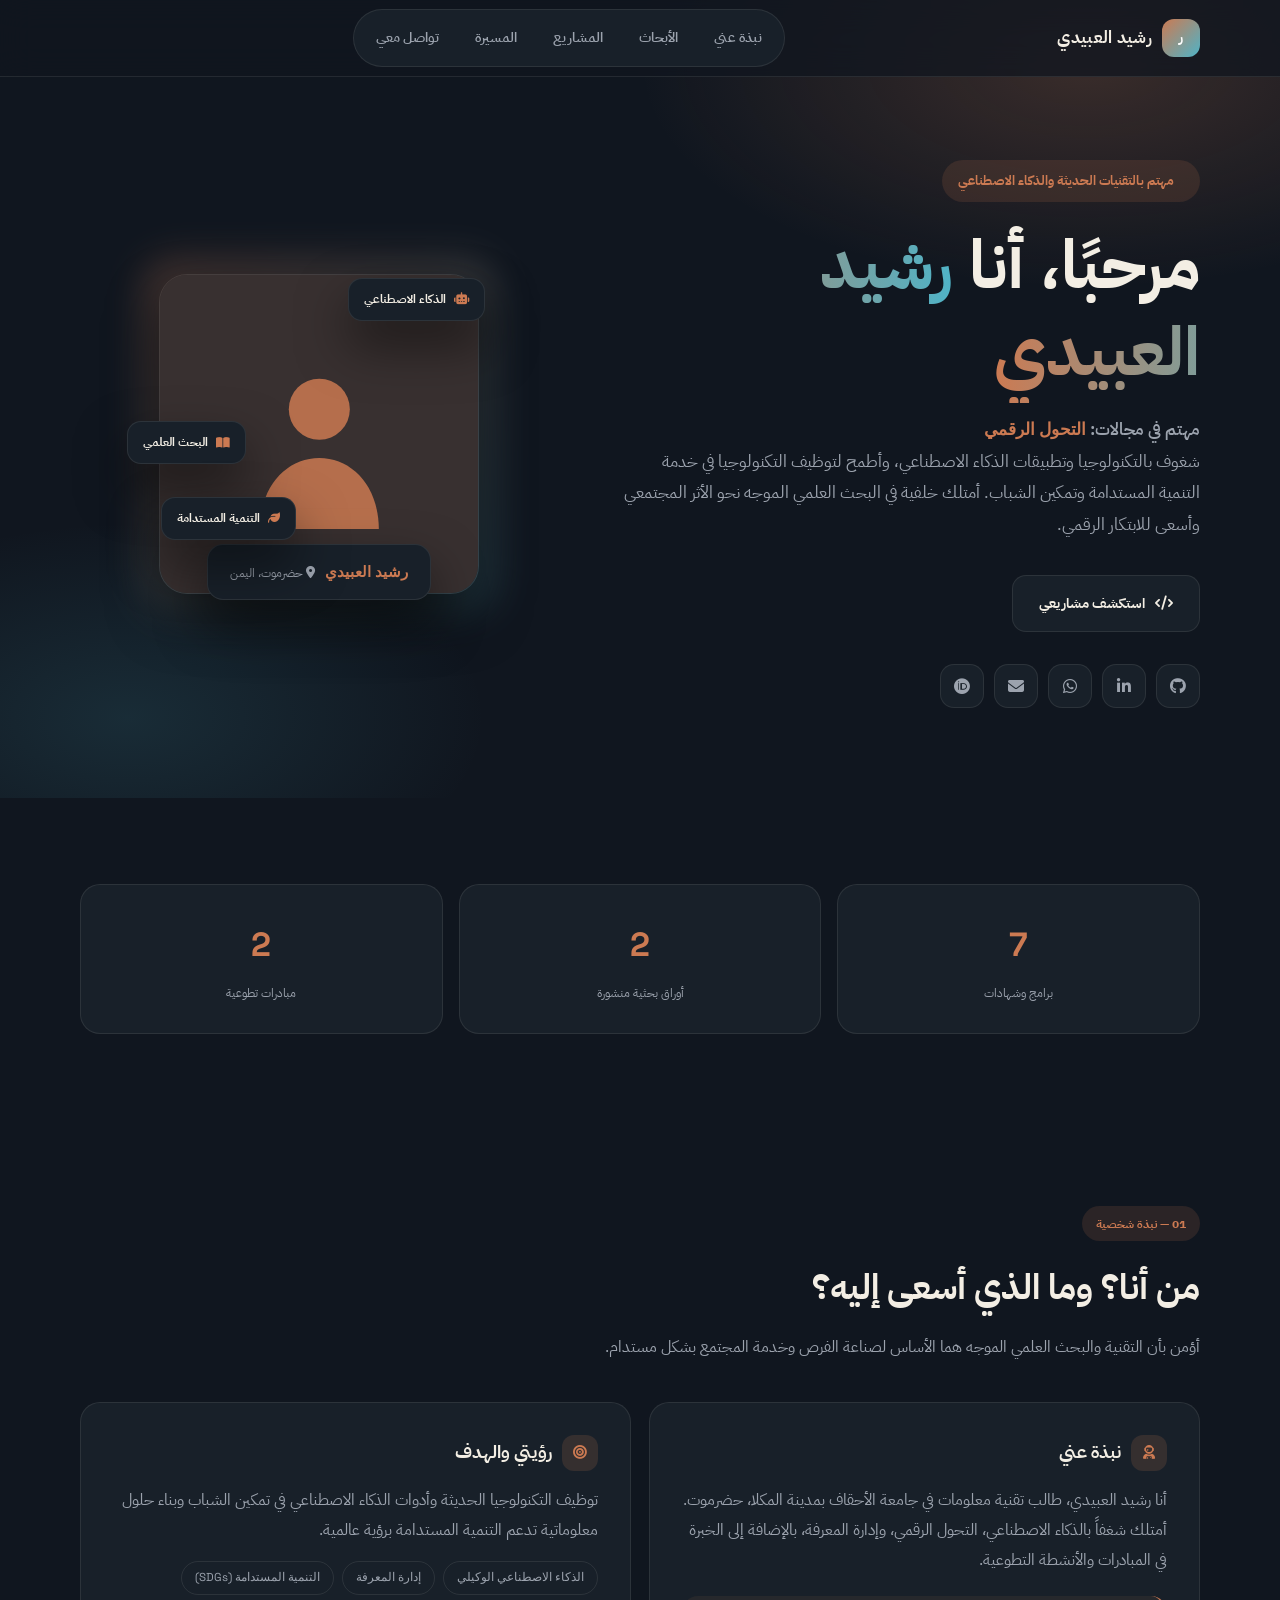
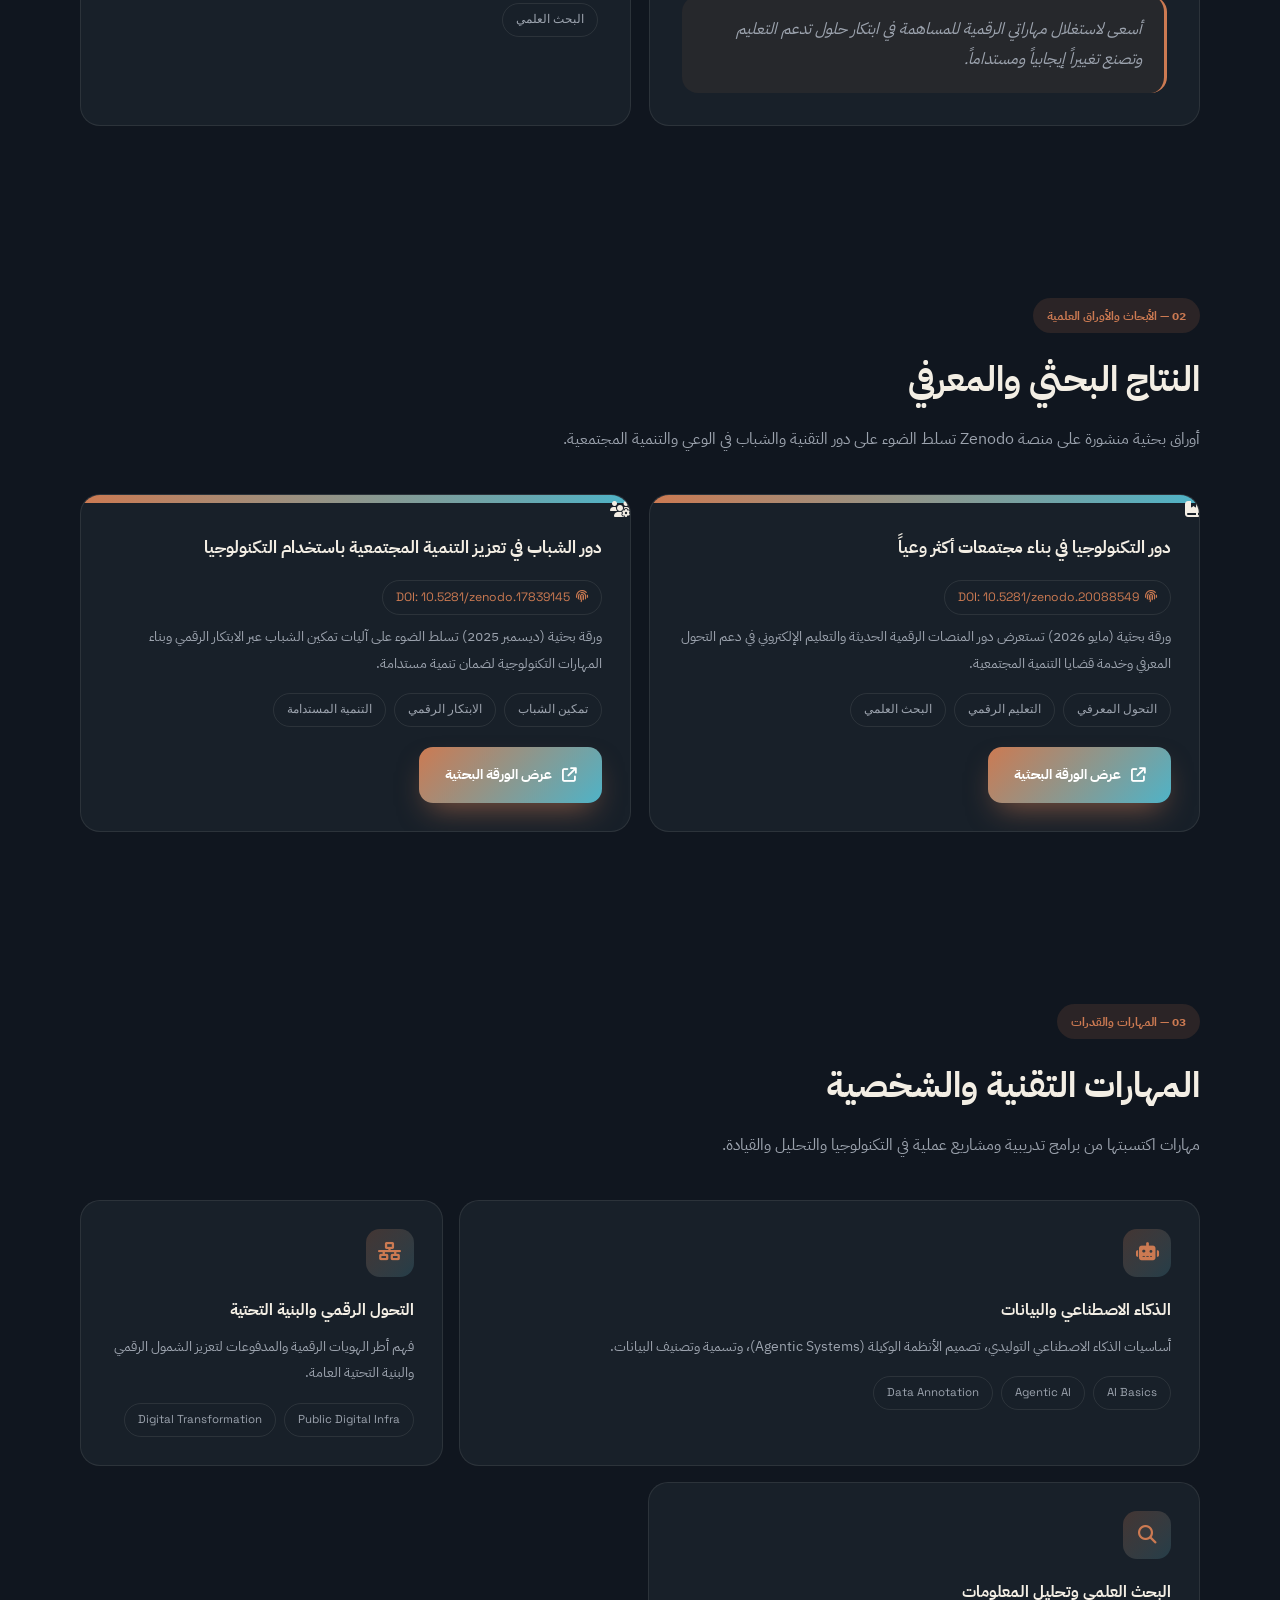
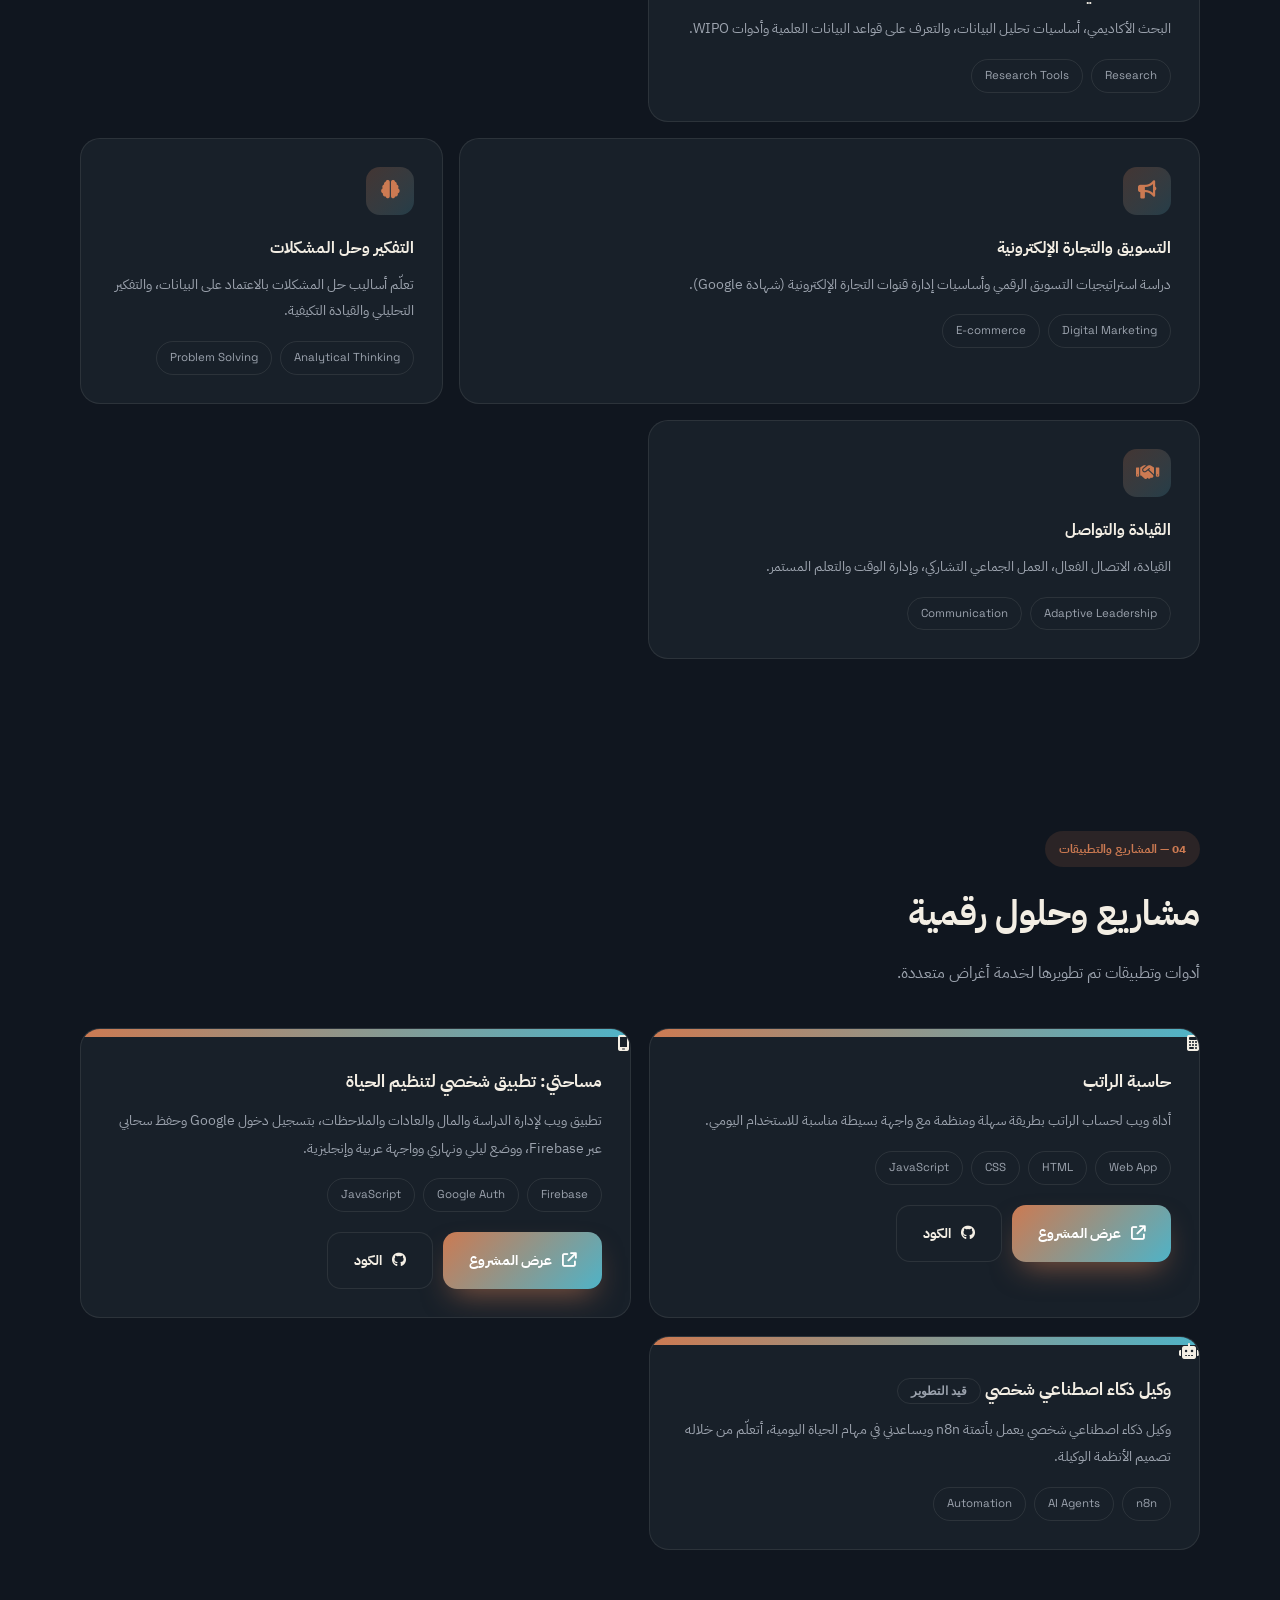
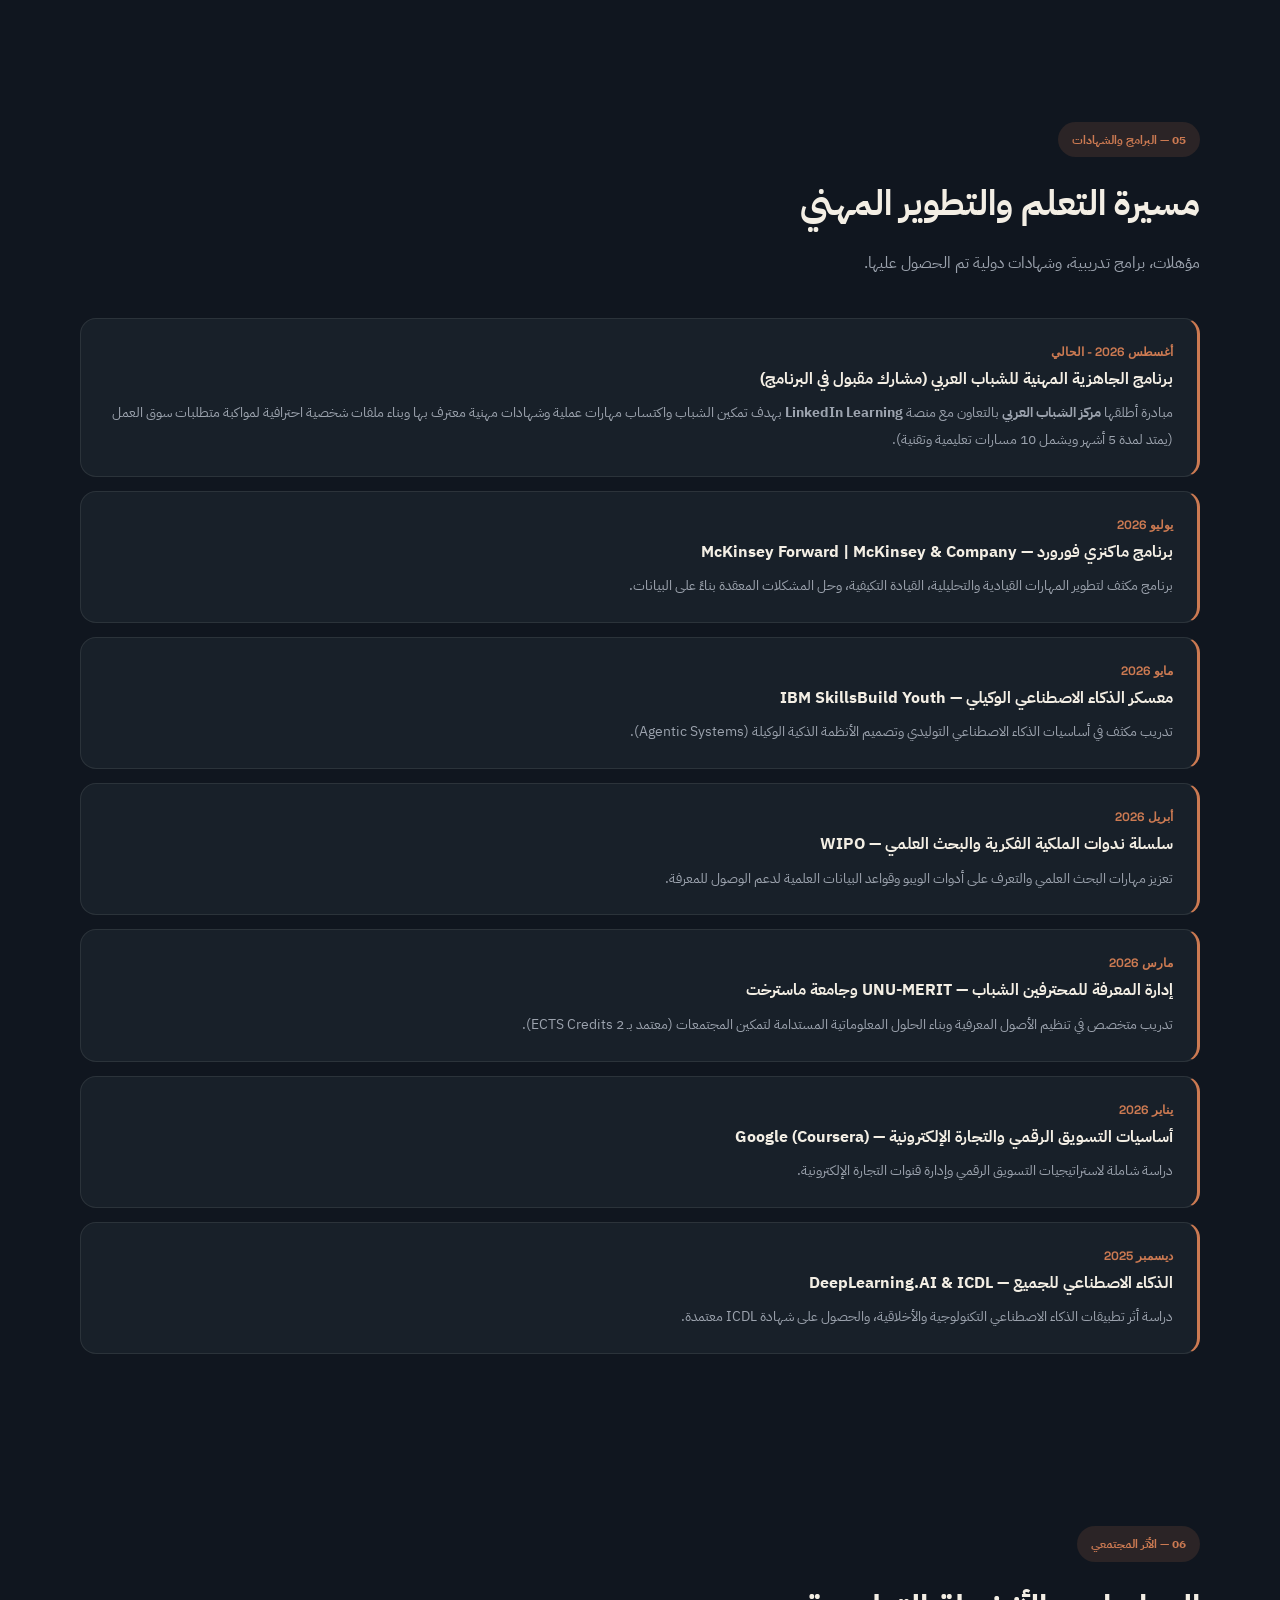
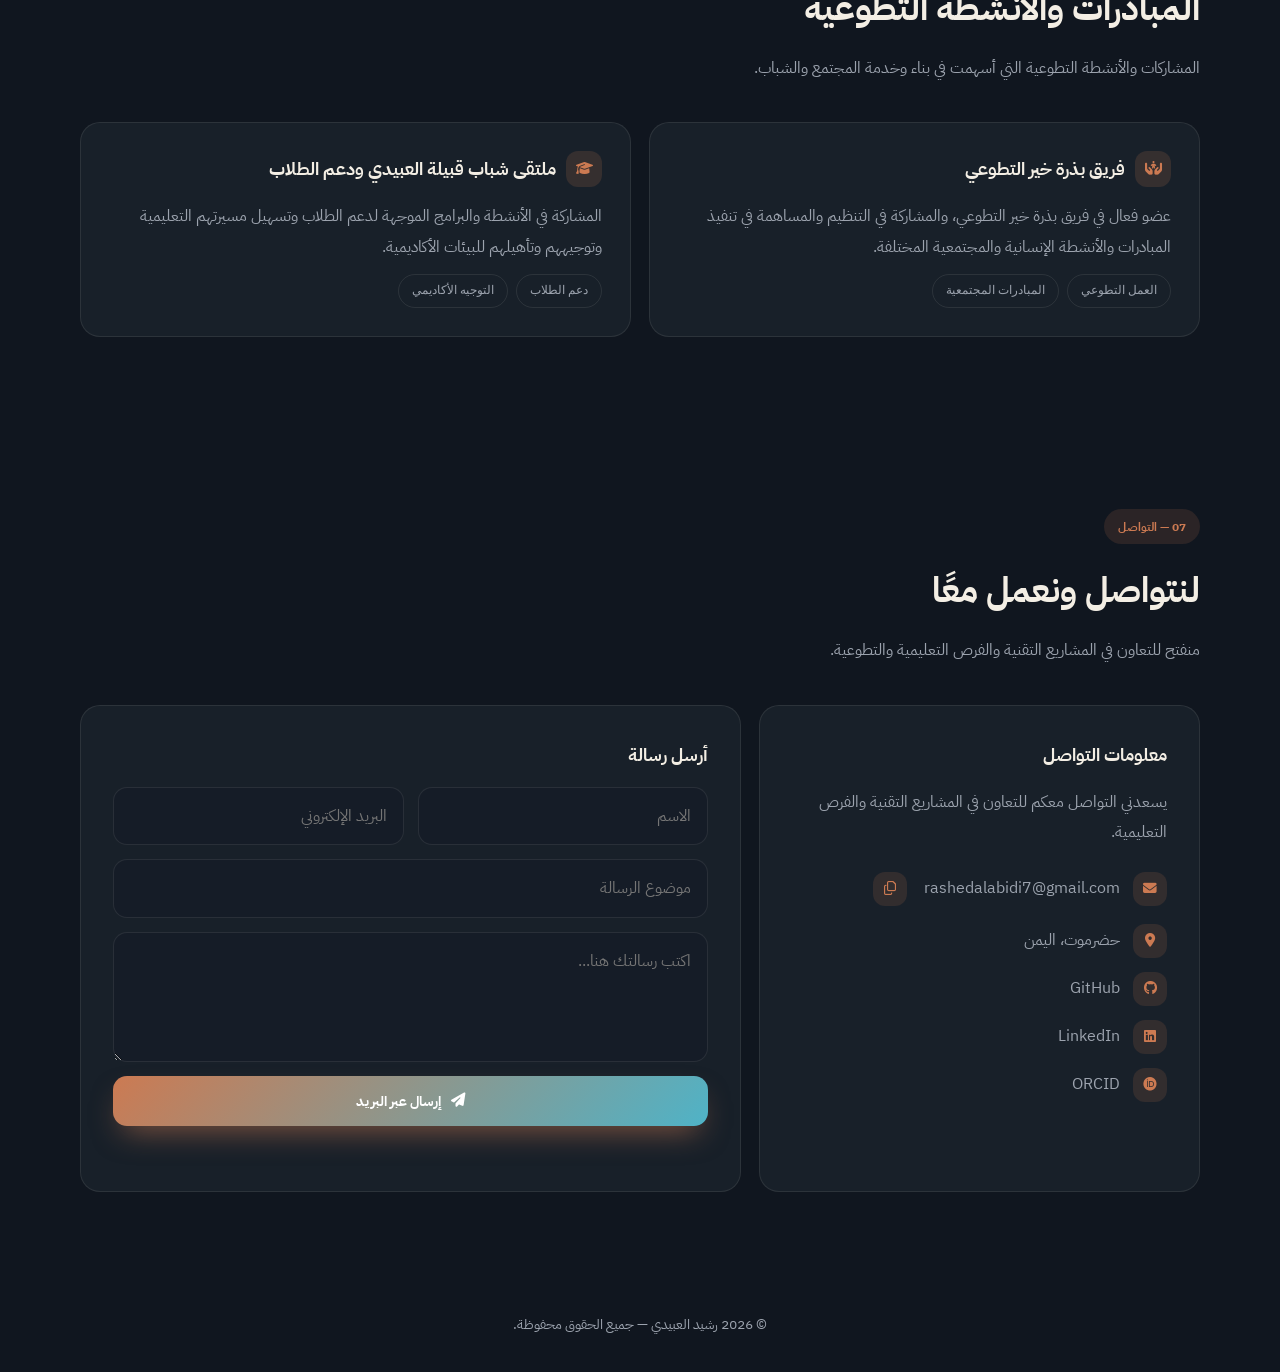
==== commit ed9c337a: "Update role description in index.html" ====
--- a/index.html
+++ b/index.html
@@ -245,7 +245,7 @@
         <div class="reveal">
           <div class="eyebrow"><span></span> مهتم بالتقنيات الحديثة والذكاء الاصطناعي</div>
           <h1>مرحبًا، أنا <span class="gradient-text">رشيد العبيدي</span></h1>
-          <p class="roles">أعمل في مجال: <b id="role"></b></p>
+          <p class="roles">مهتم في مجالات: <b id="role"></b></p>
           <p>
             شغوف بالتكنولوجيا وتطبيقات الذكاء الاصطناعي، وأطمح لتوظيف التكنولوجيا في خدمة التنمية المستدامة وتمكين الشباب. أمتلك خلفية في البحث العلمي الموجه نحو الأثر المجتمعي وأسعى للابتكار الرقمي.
           </p>
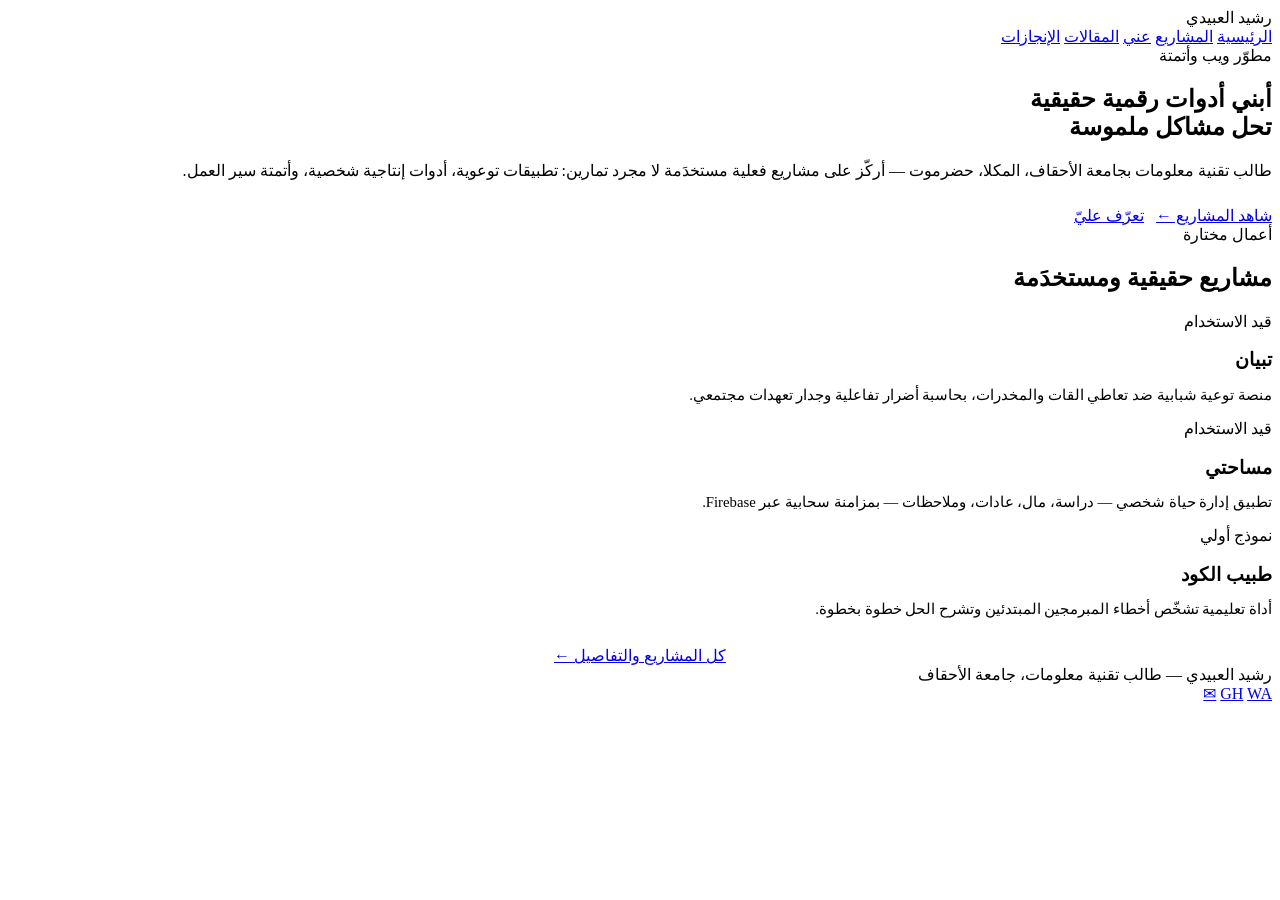
==== commit df5bdfc4: "Add files via upload" ====
--- a/index.html
+++ b/index.html
@@ -1,728 +1,80 @@
 <!DOCTYPE html>
 <html lang="ar" dir="rtl">
 <head>
-  <meta charset="UTF-8" />
-  <meta name="viewport" content="width=device-width, initial-scale=1.0" />
-  <meta name="description" content="الموقع الشخصي والملف التعريفي لرشيد العبيدي، مهتم بالتقنية والذكاء الاصطناعي والتحول الرقمي والتنمية المستدامة." />
-  <meta name="theme-color" content="#10161F" />
-  <link rel="canonical" href="https://rashedalabidi7-beep.github.io/" />
-  <meta property="og:url" content="https://rashedalabidi7-beep.github.io/" />
-  <meta property="og:image" content="https://rashedalabidi7-beep.github.io/profile.jpg" />
-  <meta name="twitter:card" content="summary_large_image" />
-  <script type="application/ld+json">{"@context":"https://schema.org","@type":"Person","name":"رشيد العبيدي","alternateName":"Rashed Alabidi","url":"https://rashedalabidi7-beep.github.io/","image":"https://rashedalabidi7-beep.github.io/profile.jpg","sameAs":["https://github.com/rashedalabidi7-beep","https://www.linkedin.com/in/rashed-alabidi","https://orcid.org/0009-0006-7410-5763"],"address":{"@type":"PostalAddress","addressRegion":"حضرموت","addressCountry":"YE"}}</script>
-  <meta property="og:type" content="website" />
-  <meta property="og:title" content="رشيد العبيدي | الملف الشخصي" />
-  <meta property="og:description" content="مهتم بالتقنية والذكاء الاصطناعي والتحول الرقمي والتنمية المستدامة." />
-  <link rel="icon" href="data:image/svg+xml,%3Csvg xmlns='http://www.w3.org/2000/svg' viewBox='0 0 64 64'%3E%3Cdefs%3E%3ClinearGradient id='g' x1='0' y1='0' x2='1' y2='1'%3E%3Cstop offset='0' stop-color='%23CC7A52'/%3E%3Cstop offset='1' stop-color='%234FB3C7'/%3E%3C/linearGradient%3E%3C/defs%3E%3Crect width='64' height='64' rx='16' fill='url(%23g)'/%3E%3Ctext x='32' y='45' font-size='38' text-anchor='middle' fill='%23ffffff' font-family='sans-serif' font-weight='700'%3E%D8%B1%3C/text%3E%3C/svg%3E" />
-  <script>document.documentElement.classList.add("js");
-    function phFallback(i){var d=document.createElement("div");d.className="ph";d.innerHTML='<svg viewBox="0 0 200 250" aria-hidden="true"><circle cx="100" cy="92" r="40" fill="currentColor"/><path d="M22 250c0-58 36-94 78-94s78 36 78 94z" fill="currentColor"/></svg>';i.replaceWith(d)}
-  </script>
-  <title>رشيد العبيدي | الملف الشخصي</title>
+<meta charset="UTF-8">
+<meta name="viewport" content="width=device-width, initial-scale=1">
+<title>رشيد العبيدي — مطوّر ويب</title>
+<link rel="preconnect" href="https://fonts.googleapis.com">
+<link href="https://fonts.googleapis.com/css2?family=IBM+Plex+Sans+Arabic:wght@400;500;600;700&family=Cairo:wght@400;600;700&family=Space+Grotesk:wght@500;700&display=swap" rel="stylesheet">
+<link rel="stylesheet" href="style.css">
+</head>
+<body>
 
-  <link rel="preconnect" href="https://fonts.googleapis.com">
-  <link rel="preconnect" href="https://fonts.gstatic.com" crossorigin>
-  <link href="https://fonts.googleapis.com/css2?family=IBM+Plex+Sans+Arabic:wght@400;500;600;700&family=Cairo:wght@400;600;700&family=Space+Grotesk:wght@500;600;700&display=swap" rel="stylesheet">
-  <link rel="stylesheet" href="https://cdnjs.cloudflare.com/ajax/libs/font-awesome/6.5.2/css/all.min.css">
+<nav class="top"><div class="wrap">
+  <div class="brand">رشيد العبيدي</div>
+  <div class="navlinks">
+    <a href="index.html" class="active">الرئيسية</a>
+    <a href="projects.html">المشاريع</a>
+    <a href="about.html">عني</a>
+    <a href="articles.html">المقالات</a>
+    <a href="achievements.html">الإنجازات</a>
+  </div>
+  <a class="cvbtn" href="#" id="cvBtn">تحميل السيرة الذاتية</a>
+</div></nav>
 
-  <style>
-    :root {
-      --bg: #10161F;
-      --bg-soft: #151C27;
-      --ink: #F3EEE4;
-      --ink-dim: #9CA3AE;
-      --line: rgba(243, 238, 228, 0.09);
-      --card: #182029;
-      --accent: #CC7A52;
-      --accent-2: #4FB3C7;
-      --on-accent: #10161F;
-      --shadow: 0 24px 50px rgba(0, 0, 0, 0.5);
-      --r: 20px;
-    }
+<section class="pagehead">
+  <div class="wrap">
+    <div class="eyebrow">مطوّر ويب وأتمتة</div>
+    <h1>أبني <span class="gradient-text">أدوات رقمية حقيقية</span><br>تحل مشاكل ملموسة</h1>
+    <p class="lead">طالب تقنية معلومات بجامعة الأحقاف، المكلا، حضرموت — أركّز على مشاريع فعلية مستخدَمة لا مجرد تمارين: تطبيقات توعوية، أدوات إنتاجية شخصية، وأتمتة سير العمل.</p>
+    <div style="display:flex;gap:12px;margin-top:26px;flex-wrap:wrap">
+      <a class="btn btn-primary" href="projects.html">شاهد المشاريع ←</a>
+      <a class="btn btn-outline" href="about.html">تعرّف عليّ</a>
+    </div>
+  </div>
+</section>
 
-    * { box-sizing: border-box; margin: 0; padding: 0; }
-    html { scroll-behavior: smooth; }
-    body {
-      font-family: "IBM Plex Sans Arabic", "Cairo", sans-serif;
-      background: var(--bg);
-      color: var(--ink);
-      line-height: 1.9;
-      overflow-x: hidden;
-    }
-    ::selection { background: var(--accent); color: #fff; }
-    a { color: inherit; text-decoration: none; }
-    button, a { -webkit-tap-highlight-color: transparent; }
-    .container { width: min(1120px, 90%); margin: auto; }
-    .mono { font-family: "Space Grotesk", sans-serif; }
-    .gradient-text { background: linear-gradient(90deg, var(--accent), var(--accent-2)); -webkit-background-clip: text; background-clip: text; color: transparent; }
-
-    /* nav */
-    .navbar { position: fixed; inset: 0 0 auto 0; z-index: 1000; background: color-mix(in srgb, var(--bg) 75%, transparent); backdrop-filter: blur(16px); -webkit-backdrop-filter: blur(16px); border-bottom: 1px solid var(--line); }
-    .nav-inner { min-height: 76px; display: flex; align-items: center; justify-content: space-between; gap: 20px; }
-    .brand { display: flex; align-items: center; gap: 10px; font-weight: 800; font-size: 1.05rem; letter-spacing: .3px; }
-    .brand-mark { width: 38px; height: 38px; border-radius: 12px; background: linear-gradient(135deg, var(--accent), var(--accent-2)); display: grid; place-items: center; color: #fff; font-weight: 800; font-size: .9rem; }
-    .nav-links { display: flex; align-items: center; gap: 4px; background: var(--card); border: 1px solid var(--line); border-radius: 999px; padding: 6px; }
-    .nav-links a { position: relative; color: var(--ink-dim); font-size: .85rem; padding: 9px 16px; border-radius: 999px; transition: .2s; font-weight: 600; }
-    .nav-links a:hover, .nav-links a.active { color: #fff; background: linear-gradient(135deg, var(--accent), var(--accent-2)); }
-    .nav-actions { display: flex; gap: 8px; }
-    .icon-btn { border: 1px solid var(--line); background: var(--card); color: var(--ink); width: 42px; height: 42px; border-radius: 12px; cursor: pointer; transition: .2s; display: grid; place-items: center; }
-    .icon-btn:hover { border-color: var(--accent); color: var(--accent); }
-    .menu-btn { display: none; }
-
-    /* hero */
-    .hero { padding: 160px 0 90px; min-height: 640px; display: flex; align-items: center; position: relative; }
-    .hero::before { content: ""; position: absolute; inset: 0; z-index: -1; pointer-events: none;
-      background: radial-gradient(50% 40% at 85% 8%, color-mix(in srgb, var(--accent) 22%, transparent), transparent 70%),
-                  radial-gradient(40% 35% at 10% 90%, color-mix(in srgb, var(--accent-2) 14%, transparent), transparent 70%); }
-    .hero-grid { display: grid; grid-template-columns: 1.1fr .9fr; gap: 56px; align-items: center; }
-    .eyebrow { display: inline-flex; align-items: center; gap: 10px; color: var(--accent); font-size: .84rem; font-weight: 700; margin-bottom: 20px; background: color-mix(in srgb, var(--accent) 14%, transparent); padding: 8px 16px; border-radius: 999px; }
-    h1 { font-family: "IBM Plex Sans Arabic", "Cairo", sans-serif; font-weight: 800; font-size: clamp(2.3rem, 5.6vw, 4.2rem); line-height: 1.3; margin-bottom: 18px; }
-    .hero p { color: var(--ink-dim); max-width: 580px; font-size: 1.04rem; }
-    .roles { margin-top: 14px; font-weight: 600; font-size: 1.08rem; }
-    #role { color: var(--accent); transition: opacity .3s; font-family: "Space Grotesk", sans-serif; }
-    .hero-buttons { display: flex; flex-wrap: wrap; gap: 14px; margin-top: 34px; }
-    .btn { display: inline-flex; align-items: center; justify-content: center; gap: 10px; border-radius: 14px; padding: 14px 26px; border: 1px solid var(--line); font-weight: 700; font-size: .9rem; transition: .25s; cursor: pointer; font-family: inherit; }
-    .btn-primary { background: linear-gradient(135deg, var(--accent), var(--accent-2)); color: #fff; border: none; box-shadow: 0 14px 30px -10px color-mix(in srgb, var(--accent) 60%, transparent); }
-    .btn-primary:hover { transform: translateY(-2px); box-shadow: 0 18px 36px -10px color-mix(in srgb, var(--accent) 70%, transparent); }
-    .btn-outline { background: var(--card); color: var(--ink); }
-    .btn-outline:hover { border-color: var(--accent); color: var(--accent); }
-    .btn.alt { background: var(--card); color: var(--ink); }
-    .socials { display: flex; gap: 10px; margin-top: 32px; }
-    .social { width: 44px; height: 44px; display: grid; place-items: center; border-radius: 14px; background: var(--card); border: 1px solid var(--line); color: var(--ink-dim); transition: .2s; }
-    .social:hover { color: #fff; background: linear-gradient(135deg, var(--accent), var(--accent-2)); border-color: transparent; transform: translateY(-2px); }
-
-    .profile-wrap { position: relative; width: min(320px, 100%); margin: auto; }
-    .profile-wrap::before { content: ""; position: absolute; inset: -18px; z-index: 0; border-radius: 32px;
-      background: linear-gradient(135deg, color-mix(in srgb, var(--accent) 35%, transparent), color-mix(in srgb, var(--accent-2) 30%, transparent));
-      filter: blur(18px); opacity: .7; }
-    .profile-card { position: relative; z-index: 1; border-radius: 28px; overflow: hidden; box-shadow: var(--shadow); border: 1px solid var(--line); }
-    .profile-card img, .ph { display: block; width: 100%; aspect-ratio: 1 / 1; object-fit: cover; object-position: center top; }
-    .ph { background: color-mix(in srgb, var(--accent) 18%, var(--card)); color: var(--accent); display: grid; place-items: center; }
-    .ph svg { width: 48%; opacity: .85; }
-    .profile-label { position: absolute; z-index: 2; bottom: -6px; left: 50%; transform: translateX(-50%); padding: 12px 22px; background: var(--card); border: 1px solid var(--line); border-radius: 16px; box-shadow: var(--shadow); white-space: nowrap; }
-    .profile-label strong { font-size: .92rem; color: var(--accent); font-family: "Space Grotesk", sans-serif; }
-    .profile-label small { color: var(--ink-dim); font-size: .76rem; margin-inline-start: 6px; }
-    .chip { position: absolute; z-index: 3; display: flex; align-items: center; gap: 8px; padding: 9px 15px; font-size: .76rem; font-weight: 700; white-space: nowrap; background: var(--card); border: 1px solid var(--line); border-radius: 14px; box-shadow: var(--shadow); }
-    .chip i { color: var(--accent); }
-    .chip.c1 { top: 4px; right: -6px; }
-    .chip.c2 { top: 46%; left: -32px; }
-    .chip.c3 { bottom: 54px; left: 2px; }
-    @media (max-width: 600px) { .chip.c1 { right: 0; } .chip.c2 { left: -4px; } .chip.c3 { left: 10px; } }
-
-    /* sections */
-    section { padding: 86px 0; position: relative; }
-    .section-head { margin-bottom: 40px; max-width: 640px; }
-    .section-kicker { display: inline-block; font-size: .78rem; font-weight: 700; color: var(--accent); background: color-mix(in srgb, var(--accent) 14%, transparent); padding: 6px 14px; border-radius: 999px; margin-bottom: 14px; }
-    .section-title { font-family: "IBM Plex Sans Arabic", "Cairo", sans-serif; font-size: clamp(1.6rem, 3vw, 2.2rem); font-weight: 800; }
-    .section-desc { color: var(--ink-dim); margin-top: 10px; font-size: .97rem; }
-
-    .stats { display: grid; grid-template-columns: repeat(3, 1fr); gap: 16px; }
-    .stat { padding: 28px 10px; text-align: center; background: var(--card); border: 1px solid var(--line); border-radius: var(--r); }
-    .stat-number { font-family: "Space Grotesk", sans-serif; font-size: 2.1rem; color: var(--accent); font-weight: 700; }
-    .stat-label { color: var(--ink-dim); font-size: .78rem; margin-top: 4px; }
-
-    .about-grid { display: grid; grid-template-columns: 1fr 1fr; gap: 18px; }
-    .card { padding: 32px; background: var(--card); border: 1px solid var(--line); border-radius: var(--r); }
-    .card h3 { margin-bottom: 14px; font-size: 1.15rem; font-weight: 700; display: flex; align-items: center; gap: 10px; }
-    .card h3 i { color: var(--accent); background: color-mix(in srgb, var(--accent) 16%, transparent); width: 36px; height: 36px; border-radius: 12px; display: inline-grid; place-items: center; font-size: .85rem; }
-    .card p { color: var(--ink-dim); }
-    .quote { position: relative; margin-top: 20px; color: var(--ink); font-style: italic; padding: 18px 22px; background: color-mix(in srgb, var(--accent) 8%, transparent); border-radius: 16px; border-inline-start: 3px solid var(--accent); }
-
-    /* bento skills grid */
-    .skills-grid { display: grid; grid-template-columns: repeat(6, 1fr); gap: 16px; }
-    .skill-card { padding: 28px; background: var(--card); border: 1px solid var(--line); border-radius: var(--r); transition: .25s; grid-column: span 3; }
-    .skill-card:nth-child(1), .skill-card:nth-child(4) { grid-column: span 4; }
-    .skill-card:nth-child(2), .skill-card:nth-child(5) { grid-column: span 2; }
-    .skill-card:nth-child(3) { grid-column: span 3; }
-    .skill-card:nth-child(6) { grid-column: span 3; }
-    .skill-card:hover { transform: translateY(-4px); box-shadow: var(--shadow); border-color: color-mix(in srgb, var(--accent) 40%, var(--line)); }
-    .skill-icon { width: 48px; height: 48px; background: linear-gradient(135deg, color-mix(in srgb, var(--accent) 24%, transparent), color-mix(in srgb, var(--accent-2) 20%, transparent)); display: grid; place-items: center; color: var(--accent); font-size: 1.15rem; margin-bottom: 18px; border-radius: 14px; }
-    .skill-card h3 { font-size: 1.02rem; margin-bottom: 8px; font-weight: 700; }
-    .skill-card p { color: var(--ink-dim); font-size: .88rem; }
-    .tags { display: flex; flex-wrap: wrap; gap: 8px; margin-top: 16px; }
-    .tag { color: var(--ink-dim); border: 1px solid var(--line); padding: 5px 13px; border-radius: 999px; font-size: .72rem; font-family: "Space Grotesk", sans-serif; }
-
-    .projects-grid { display: grid; grid-template-columns: repeat(2, 1fr); gap: 18px; }
-    .project { background: var(--card); border: 1px solid var(--line); border-radius: var(--r); overflow: hidden; transition: .25s; }
-    .project:hover { transform: translateY(-4px); box-shadow: var(--shadow); border-color: color-mix(in srgb, var(--accent) 40%, var(--line)); }
-    .project-top { height: 8px; background: linear-gradient(90deg, var(--accent), var(--accent-2)); }
-    .project-body { padding: 28px; }
-    .project-body h3 { margin-bottom: 10px; font-size: 1.08rem; font-weight: 700; }
-    .project-body p { color: var(--ink-dim); font-size: .9rem; }
-    .project-actions { display: flex; gap: 10px; margin-top: 20px; flex-wrap: wrap; }
-
-    .doi-badge { display: inline-flex; align-items: center; gap: 6px; border: 1px solid var(--line); padding: 5px 13px; border-radius: 999px; font-size: .76rem; color: var(--accent); font-family: "Space Grotesk", sans-serif; margin-top: 6px; margin-bottom: 8px; }
-
-    .timeline { position: relative; display: grid; gap: 14px; }
-    .timeline-item { position: relative; background: var(--card); border: 1px solid var(--line); border-radius: 16px; padding: 22px 24px; border-inline-start: 3px solid var(--accent); }
-    .timeline-item h3 { font-size: 1rem; font-weight: 700; }
-    .timeline-item .date { color: var(--accent); font-size: .76rem; font-family: "Space Grotesk", sans-serif; font-weight: 700; }
-    .timeline-item p { color: var(--ink-dim); font-size: .88rem; margin-top: 6px; }
-
-    .volunteer-grid { display: grid; grid-template-columns: repeat(2, 1fr); gap: 18px; }
-    .volunteer-grid > * { background: var(--card); border: 1px solid var(--line); border-radius: var(--r); padding: 28px; }
-
-    .contact-grid { display: grid; grid-template-columns: .8fr 1.2fr; gap: 18px; }
-    .contact-grid > * { background: var(--card); border: 1px solid var(--line); border-radius: var(--r); padding: 32px; }
-    .contact-list { display: grid; gap: 14px; margin-top: 20px; }
-    .contact-item { display: flex; align-items: center; gap: 13px; color: var(--ink-dim); }
-    .contact-item i { color: var(--accent); width: 34px; height: 34px; background: color-mix(in srgb, var(--accent) 14%, transparent); border-radius: 12px; display: inline-grid; place-items: center; font-size: .85rem; }
-    .contact-item a:hover { color: var(--accent); }
-    form { display: grid; gap: 14px; }
-    .form-row { display: grid; grid-template-columns: 1fr 1fr; gap: 14px; }
-    input, textarea { width: 100%; border: 1px solid var(--line); background: var(--bg-soft); border-radius: 14px; color: var(--ink); padding: 13px 16px; font: inherit; outline: none; color-scheme: dark; }
-    input:focus, textarea:focus { border-color: var(--accent); }
-    textarea { min-height: 130px; resize: vertical; }
-
-    footer { padding: 34px 0; color: var(--ink-dim); text-align: center; font-size: .85rem; }
-    .back-top { position: fixed; left: 22px; bottom: 22px; width: 44px; height: 44px; border: 1px solid var(--line); background: var(--card); color: var(--ink); border-radius: 14px; cursor: pointer; opacity: 0; pointer-events: none; transition: .25s; z-index: 50; box-shadow: var(--shadow); }
-    .back-top.show { opacity: 1; pointer-events: auto; }
-    .back-top:hover { border-color: var(--accent); color: var(--accent); }
-
-    #prog { position: fixed; top: 0; inset-inline: 0; height: 3px; transform-origin: right; transform: scaleX(0); background: linear-gradient(90deg, var(--accent), var(--accent-2)); z-index: 1001; }
-    body[dir="ltr"] #prog { transform-origin: left; }
-    .cert { display: inline-block; margin-top: 6px; color: var(--accent); font-size: .8rem; }
-    .cert:hover { text-decoration: underline; }
-    .copy { background: none; border: 0; color: var(--ink-dim); cursor: pointer; padding: 4px; }
-    .copy:hover { color: var(--accent); }
-    .form-note { color: var(--ink-dim); font-size: .88rem; min-height: 1.4em; }
-
-    .js .reveal { opacity: 0; transform: translateY(18px); transition: .6s ease; }
-    .js .reveal.visible { opacity: 1; transform: translateY(0); }
-
-    a:focus-visible, button:focus-visible, input:focus-visible, textarea:focus-visible { outline: 2px solid var(--accent); outline-offset: 3px; }
-    @media (prefers-reduced-motion: reduce) { * { animation: none !important; transition: none !important; } html { scroll-behavior: auto; } .js .reveal { opacity: 1; transform: none; } }
-
-    @media (max-width: 900px) {
-      .nav-links { position: absolute; top: 76px; right: 4%; left: 4%; display: none; flex-direction: column; align-items: stretch; gap: 4px; padding: 10px; background: var(--card); border: 1px solid var(--line); border-radius: 18px; }
-      .nav-links.open { display: flex; }
-      .nav-links a { padding: 12px 14px; border-radius: 12px; }
-      .menu-btn { display: grid; }
-      .hero-grid, .about-grid, .contact-grid, .volunteer-grid, .projects-grid { grid-template-columns: 1fr; }
-      .skills-grid { grid-template-columns: repeat(2, 1fr); }
-      .skill-card, .skill-card:nth-child(1), .skill-card:nth-child(2), .skill-card:nth-child(3), .skill-card:nth-child(4), .skill-card:nth-child(5), .skill-card:nth-child(6) { grid-column: span 1; }
-      .hero { padding-top: 120px; }
-      .profile-wrap { max-width: 300px; margin-top: 44px; }
-    }
-    @media (max-width: 600px) {
-      .nav-inner { min-height: 68px; }
-      .hero { padding-bottom: 50px; }
-      section { padding: 58px 0; }
-      .skills-grid { grid-template-columns: 1fr; }
-      .stats { grid-template-columns: repeat(3, 1fr); gap: 10px; }
-      .stat { padding: 18px 6px; } .stat-number { font-size: 1.4rem; } .stat-label { font-size: .68rem; }
-      .form-row { grid-template-columns: 1fr; }
-      .card, .skill-card, .project-body, .contact-grid > *, .volunteer-grid > * { padding: 22px; }
-    }
-  </style>
-</head>
-
-<body>
-  <div id="prog"></div>
-  <header class="navbar">
-    <div class="container nav-inner">
-      <a href="#home" class="brand">
-        <span class="brand-mark">ر</span>
-        <span>رشيد العبيدي</span>
-      </a>
-
-      <nav class="nav-links" id="navLinks">
-        <a href="#about">نبذة عني</a>
-        <a href="#research">الأبحاث</a>
-        <a href="#projects">المشاريع</a>
-        <a href="#experience">المسيرة</a>
-        <a href="#contact">تواصل معي</a>
-      </nav>
-
-      <div class="nav-actions">
-        <button class="icon-btn menu-btn" id="menuBtn" aria-label="فتح القائمة"><i class="fa-solid fa-bars"></i></button>
+<section>
+  <div class="wrap">
+    <div class="section-head">
+      <div class="eyebrow">أعمال مختارة</div>
+      <h2 class="sec">مشاريع حقيقية ومستخدَمة</h2>
+    </div>
+    <div class="grid3">
+      <div class="card">
+        <span class="status">قيد الاستخدام</span>
+        <h3 style="margin-bottom:8px">تبيان</h3>
+        <p style="color:var(--ink-dim);font-size:.92rem">منصة توعية شبابية ضد تعاطي القات والمخدرات، بحاسبة أضرار تفاعلية وجدار تعهدات مجتمعي.</p>
+      </div>
+      <div class="card">
+        <span class="status">قيد الاستخدام</span>
+        <h3 style="margin-bottom:8px">مساحتي</h3>
+        <p style="color:var(--ink-dim);font-size:.92rem">تطبيق إدارة حياة شخصي — دراسة، مال، عادات، وملاحظات — بمزامنة سحابية عبر Firebase.</p>
+      </div>
+      <div class="card">
+        <span class="status">نموذج أولي</span>
+        <h3 style="margin-bottom:8px">طبيب الكود</h3>
+        <p style="color:var(--ink-dim);font-size:.92rem">أداة تعليمية تشخّص أخطاء المبرمجين المبتدئين وتشرح الحل خطوة بخطوة.</p>
       </div>
     </div>
-  </header>
+    <div style="text-align:center;margin-top:28px">
+      <a class="btn btn-outline" href="projects.html">كل المشاريع والتفاصيل ←</a>
+    </div>
+  </div>
+</section>
 
-  <main>
-    <section class="hero" id="home">
-      <div class="container hero-grid">
-        <div class="reveal">
-          <div class="eyebrow"><span></span> مهتم بالتقنيات الحديثة والذكاء الاصطناعي</div>
-          <h1>مرحبًا، أنا <span class="gradient-text">رشيد العبيدي</span></h1>
-          <p class="roles">مهتم في مجالات: <b id="role"></b></p>
-          <p>
-            شغوف بالتكنولوجيا وتطبيقات الذكاء الاصطناعي، وأطمح لتوظيف التكنولوجيا في خدمة التنمية المستدامة وتمكين الشباب. أمتلك خلفية في البحث العلمي الموجه نحو الأثر المجتمعي وأسعى للابتكار الرقمي.
-          </p>
-         <div class="hero-buttons">
-            <a class="btn btn-primary" href="cv.pdf" download id="cvBtn">
-              <i class="fa-solid fa-file-arrow-down"></i>
-              تحميل السيرة الذاتية
-            </a>
-            <a class="btn btn-outline" href="#projects">
-              <i class="fa-solid fa-code"></i>
-              استكشف مشاريعي
-            </a>
-          </div>
+<footer>
+  <div>رشيد العبيدي — طالب تقنية معلومات، جامعة الأحقاف</div>
+  <div class="socials">
+    <a class="social" href="https://github.com/rashedalabidi7-beep" target="_blank" title="GitHub">GH</a>
+    <a class="social" href="https://wa.me/967772639165" target="_blank" title="واتساب">WA</a>
+    <a class="social" href="mailto:rashedalabidi7@gmail.com" title="إيميل">✉</a>
+  </div>
+</footer>
 
-          <div class="socials">
-            <a class="social" href="https://github.com/rashedalabidi7-beep" target="_blank" rel="noopener" aria-label="GitHub"><i class="fa-brands fa-github"></i></a>
-            <a class="social" href="https://www.linkedin.com/in/rashed-alabidi" target="_blank" rel="noopener" aria-label="LinkedIn"><i class="fa-brands fa-linkedin-in"></i></a>
-            <a class="social" href="https://wa.me/967772639165" target="_blank" rel="noopener" aria-label="WhatsApp"><i class="fa-brands fa-whatsapp"></i></a>
-            <a class="social" href="mailto:rashedalabidi7@gmail.com" aria-label="البريد الإلكتروني"><i class="fa-solid fa-envelope"></i></a>
-            <a class="social" href="https://orcid.org/0009-0006-7410-5763" target="_blank" rel="noopener" aria-label="ORCID" title="ORCID"><i class="fa-brands fa-orcid"></i></a>
-          </div>
-        </div>
-
-        <div class="profile-wrap reveal">
-          <div class="profile-card glass">
-            <img src="profile.jpg" alt="الصورة الشخصية لرشيد العبيدي" width="800" height="1000" decoding="async" fetchpriority="high" onerror="phFallback(this)">
-          </div>
-          <div class="chip glass c1"><i class="fa-solid fa-robot"></i> الذكاء الاصطناعي</div>
-          <div class="chip glass c2"><i class="fa-solid fa-book-open"></i> البحث العلمي</div>
-          <div class="chip glass c3"><i class="fa-solid fa-leaf"></i> التنمية المستدامة</div>
-          <div class="profile-label glass">
-            <strong>رشيد العبيدي</strong>
-            <small><i class="fa-solid fa-location-dot"></i> حضرموت، اليمن</small>
-          </div>
-        </div>
-      </div>
-    </section>
-
-    <section class="container">
-      <div class="stats">
-        <div class="stat glass reveal"><div class="stat-number" data-target="7">0</div><div class="stat-label">برامج وشهادات</div></div>
-        <div class="stat glass reveal"><div class="stat-number" data-target="2">0</div><div class="stat-label">أوراق بحثية منشورة</div></div>
-        <div class="stat glass reveal"><div class="stat-number" data-target="2">0</div><div class="stat-label">مبادرات تطوعية</div></div>
-      </div>
-    </section>
-
-    <section id="about">
-      <div class="container">
-        <div class="section-head reveal">
-          <div class="section-kicker">01 — نبذة شخصية</div>
-          <h2 class="section-title">من أنا؟ وما الذي أسعى إليه؟</h2>
-          <p class="section-desc">أؤمن بأن التقنية والبحث العلمي الموجه هما الأساس لصناعة الفرص وخدمة المجتمع بشكل مستدام.</p>
-        </div>
-
-        <div class="about-grid">
-          <article class="card glass reveal">
-            <h3><i class="fa-solid fa-user-astronaut gradient-text"></i> نبذة عني</h3>
-            <p>
-              أنا رشيد العبيدي، طالب تقنية معلومات في جامعة الأحقاف بمدينة المكلا، حضرموت.
-              أمتلك شغفاً بالذكاء الاصطناعي، التحول الرقمي، وإدارة المعرفة، بالإضافة إلى الخبرة في المبادرات والأنشطة التطوعية.
-            </p>
-            <p class="quote">
-              أسعى لاستغلال مهاراتي الرقمية للمساهمة في ابتكار حلول تدعم التعليم وتصنع تغييراً إيجابياً ومستداماً.
-            </p>
-          </article>
-
-          <article class="card glass reveal">
-            <h3><i class="fa-solid fa-bullseye gradient-text"></i> رؤيتي والهدف</h3>
-            <p>
-              توظيف التكنولوجيا الحديثة وأدوات الذكاء الاصطناعي في تمكين الشباب وبناء حلول معلوماتية تدعم التنمية المستدامة برؤية عالمية.
-            </p>
-            <div class="tags">
-              <span class="tag">الذكاء الاصطناعي الوكيلي</span>
-              <span class="tag">إدارة المعرفة</span>
-              <span class="tag">التنمية المستدامة (SDGs)</span>
-              <span class="tag">البحث العلمي</span>
-            </div>
-          </article>
-        </div>
-      </div>
-    </section>
-
-    <section id="research">
-      <div class="container">
-        <div class="section-head reveal">
-          <div class="section-kicker">02 — الأبحاث والأوراق العلمية</div>
-          <h2 class="section-title">النتاج البحثي والمعرفي</h2>
-          <p class="section-desc">أوراق بحثية منشورة على منصة Zenodo تسلط الضوء على دور التقنية والشباب في الوعي والتنمية المجتمعية.</p>
-        </div>
-
-        <div class="projects-grid">
-          <article class="project glass reveal">
-            <div class="project-top"><i class="fa-solid fa-book-bookmark"></i></div>
-          
-            <div class="project-body">
-              <h3>دور التكنولوجيا في بناء مجتمعات أكثر وعياً</h3>
-              <div class="doi-badge"><i class="fa-solid fa-fingerprint"></i> DOI: 10.5281/zenodo.20088549</div>
-              <p>
-                ورقة بحثية (مايو 2026) تستعرض دور المنصات الرقمية الحديثة والتعليم الإلكتروني في دعم التحول المعرفي وخدمة قضايا التنمية المجتمعية.
-              </p>
-                    <div class="tags"><span class="tag">التحول المعرفي</span><span class="tag">التعليم الرقمي</span><span class="tag">البحث العلمي</span></div>
-              <div class="project-actions">
-                <a class="btn btn-primary" href="https://doi.org/10.5281/zenodo.20088549" target="_blank" rel="noopener"><i class="fa-solid fa-arrow-up-right-from-square"></i> عرض الورقة البحثية</a>
-              </div>
-            </div>
-          </article>
-
-          <article class="project glass reveal">
-            <div class="project-top"><i class="fa-solid fa-users-gear"></i></div>
-            <div class="project-body">
-              <h3>دور الشباب في تعزيز التنمية المجتمعية باستخدام التكنولوجيا</h3>
-              <div class="doi-badge"><i class="fa-solid fa-fingerprint"></i> DOI: 10.5281/zenodo.17839145</div>
-              <p>
-                ورقة بحثية (ديسمبر 2025) تسلط الضوء على آليات تمكين الشباب عبر الابتكار الرقمي وبناء المهارات التكنولوجية لضمان تنمية مستدامة.
-              </p>
-              <div class="tags"><span class="tag">تمكين الشباب</span><span class="tag">الابتكار الرقمي</span><span class="tag">التنمية المستدامة</span></div>
-              <div class="project-actions">
-                <a class="btn btn-primary" href="https://doi.org/10.5281/zenodo.17839145" target="_blank" rel="noopener"><i class="fa-solid fa-arrow-up-right-from-square"></i> عرض الورقة البحثية</a>
-              </div>
-            </div>
-          </article>
-        </div>
-      </div>
-    </section>
-
-    <section id="skills">
-      <div class="container">
-        <div class="section-head reveal">
-          <div class="section-kicker">03 — المهارات والقدرات</div>
-          <h2 class="section-title">المهارات التقنية والشخصية</h2>
-          <p class="section-desc">مهارات اكتسبتها من برامج تدريبية ومشاريع عملية في التكنولوجيا والتحليل والقيادة.</p>
-        </div>
-
-        <div class="skills-grid">
-          <article class="skill-card glass reveal">
-            <div class="skill-icon"><i class="fa-solid fa-robot"></i></div>
-            <h3>الذكاء الاصطناعي والبيانات</h3>
-            <p>أساسيات الذكاء الاصطناعي التوليدي، تصميم الأنظمة الوكيلة (Agentic Systems)، وتسمية وتصنيف البيانات.</p>
-            <div class="tags"><span class="tag">AI Basics</span><span class="tag">Agentic AI</span><span class="tag">Data Annotation</span></div>
-          </article>
-
-          <article class="skill-card glass reveal">
-            <div class="skill-icon"><i class="fa-solid fa-network-wired"></i></div>
-            <h3>التحول الرقمي والبنية التحتية</h3>
-            <p>فهم أطر الهويات الرقمية والمدفوعات لتعزيز الشمول الرقمي والبنية التحتية العامة.</p>
-            <div class="tags"><span class="tag">Public Digital Infra</span><span class="tag">Digital Transformation</span></div>
-          </article>
-
-          <article class="skill-card glass reveal">
-            <div class="skill-icon"><i class="fa-solid fa-magnifying-glass"></i></div>
-            <h3>البحث العلمي وتحليل المعلومات</h3>
-            <p>البحث الأكاديمي، أساسيات تحليل البيانات، والتعرف على قواعد البيانات العلمية وأدوات WIPO.</p>
-            <div class="tags"><span class="tag">Research</span><span class="tag">Research Tools</span></div>
-          </article>
-
-          <article class="skill-card glass reveal">
-            <div class="skill-icon"><i class="fa-solid fa-bullhorn"></i></div>
-            <h3>التسويق والتجارة الإلكترونية</h3>
-            <p>دراسة استراتيجيات التسويق الرقمي وأساسيات إدارة قنوات التجارة الإلكترونية (شهادة Google).</p>
-            <div class="tags"><span class="tag">Digital Marketing</span><span class="tag">E-commerce</span></div>
-          </article>
-
-          <article class="skill-card glass reveal">
-            <div class="skill-icon"><i class="fa-solid fa-brain"></i></div>
-            <h3>التفكير وحل المشكلات</h3>
-            <p>تعلّم أساليب حل المشكلات بالاعتماد على البيانات، والتفكير التحليلي والقيادة التكيفية.</p>
-            <div class="tags"><span class="tag">Analytical Thinking</span><span class="tag">Problem Solving</span></div>
-          </article>
-
-          <article class="skill-card glass reveal">
-            <div class="skill-icon"><i class="fa-solid fa-handshake"></i></div>
-            <h3>القيادة والتواصل</h3>
-            <p>القيادة، الاتصال الفعال، العمل الجماعي التشاركي، وإدارة الوقت والتعلم المستمر.</p>
-            <div class="tags"><span class="tag">Adaptive Leadership</span><span class="tag">Communication</span></div>
-          </article>
-        </div>
-      </div>
-    </section>
-
-    <section id="projects">
-      <div class="container">
-        <div class="section-head reveal">
-          <div class="section-kicker">04 — المشاريع والتطبيقات</div>
-          <h2 class="section-title">مشاريع وحلول رقمية</h2>
-          <p class="section-desc">أدوات وتطبيقات تم تطويرها لخدمة أغراض متعددة.</p>
-        </div>
-
-        <div class="projects-grid">
-          <article class="project glass reveal">
-            <div class="project-top"><i class="fa-solid fa-calculator"></i></div>
-            <div class="project-body">
-              <h3>حاسبة الراتب</h3>
-              <p>
-                أداة ويب لحساب الراتب بطريقة سهلة ومنظمة مع واجهة بسيطة مناسبة للاستخدام اليومي.
-              </p>
-              <div class="tags"><span class="tag">Web App</span><span class="tag">HTML</span><span class="tag">CSS</span><span class="tag">JavaScript</span></div>
-              <div class="project-actions">
-                <a class="btn btn-primary" href="https://rashedalabidi7-beep.github.io/salary-calculator/" target="_blank" rel="noopener"><i class="fa-solid fa-arrow-up-right-from-square"></i> عرض المشروع</a>
-                <a class="btn btn-outline" href="https://github.com/rashedalabidi7-beep/salary-calculator" target="_blank" rel="noopener"><i class="fa-brands fa-github"></i> الكود</a>
-              </div>
-            </div>
-          </article>
-
-          <article class="project glass reveal">
-            <div class="project-top"><i class="fa-solid fa-mobile-screen"></i></div>
-            <div class="project-body">
-              <h3>مساحتي: تطبيق شخصي لتنظيم الحياة</h3>
-              <p>تطبيق ويب لإدارة الدراسة والمال والعادات والملاحظات، بتسجيل دخول Google وحفظ سحابي عبر Firebase، ووضع ليلي ونهاري وواجهة عربية وإنجليزية.</p>
-              <div class="tags"><span class="tag">Firebase</span><span class="tag">Google Auth</span><span class="tag">JavaScript</span></div>
-              <div class="project-actions">
-                <a class="btn btn-primary" href="https://rashedalabidi7-beep.github.io/masahati/" target="_blank" rel="noopener"><i class="fa-solid fa-arrow-up-right-from-square"></i> عرض المشروع</a>
-                <a class="btn btn-outline" href="https://github.com/rashedalabidi7-beep/masahati" target="_blank" rel="noopener"><i class="fa-brands fa-github"></i> الكود</a>
-              </div>
-            </div>
-          </article>
-
-          <article class="project glass reveal">
-            <div class="project-top"><i class="fa-solid fa-robot"></i></div>
-            <div class="project-body">
-              <h3>وكيل ذكاء اصطناعي شخصي <span class="tag">قيد التطوير</span></h3>
-              <p>وكيل ذكاء اصطناعي شخصي يعمل بأتمتة n8n ويساعدني في مهام الحياة اليومية، أتعلّم من خلاله تصميم الأنظمة الوكيلة.</p>
-              <div class="tags"><span class="tag">n8n</span><span class="tag">AI Agents</span><span class="tag">Automation</span></div>
-            </div>
-          </article>
-        </div>
-      </div>
-    </section>
-
-    <section id="experience">
-      <div class="container">
-        <div class="section-head reveal">
-          <div class="section-kicker">05 — البرامج والشهادات</div>
-          <h2 class="section-title">مسيرة التعلم والتطوير المهني</h2>
-          <p class="section-desc">مؤهلات، برامج تدريبية، وشهادات دولية تم الحصول عليها.</p>
-        </div>
-
-        <div class="timeline">
-          <div class="timeline-item reveal">
-            <div class="date">أغسطس 2026 - الحالي</div>
-            <h3>برنامج الجاهزية المهنية للشباب العربي (مشارك مقبول في البرنامج)</h3>
-            <p>مبادرة أطلقها <strong>مركز الشباب العربي</strong> بالتعاون مع منصة <strong>LinkedIn Learning</strong> بهدف تمكين الشباب واكتساب مهارات عملية وشهادات مهنية معترف بها وبناء ملفات شخصية احترافية لمواكبة متطلبات سوق العمل (يمتد لمدة 5 أشهر ويشمل 10 مسارات تعليمية وتقنية).</p>
-          </div>
-          <div class="timeline-item reveal">
-            <div class="date">يوليو 2026</div>
-            <h3>برنامج ماكنزي فورورد — McKinsey Forward | McKinsey & Company</h3>
-            <p>برنامج مكثف لتطوير المهارات القيادية والتحليلية، القيادة التكيفية، وحل المشكلات المعقدة بناءً على البيانات.</p>
-          </div>
-          <div class="timeline-item reveal">
-            <div class="date">مايو 2026</div>
-            <h3>معسكر الذكاء الاصطناعي الوكيلي — IBM SkillsBuild Youth</h3>
-            <p>تدريب مكثف في أساسيات الذكاء الاصطناعي التوليدي وتصميم الأنظمة الذكية الوكيلة (Agentic Systems).</p>
-                    </div>
-          <div class="timeline-item reveal">
-            <div class="date">أبريل 2026</div>
-            <h3>سلسلة ندوات الملكية الفكرية والبحث العلمي — WIPO</h3>
-            <p>تعزيز مهارات البحث العلمي والتعرف على أدوات الويبو وقواعد البيانات العلمية لدعم الوصول للمعرفة.</p>
-          </div>
-          <div class="timeline-item reveal">
-            <div class="date">مارس 2026</div>
-            <h3>إدارة المعرفة للمحترفين الشباب — UNU-MERIT وجامعة ماسترخت</h3>
-            <p>تدريب متخصص في تنظيم الأصول المعرفية وبناء الحلول المعلوماتية المستدامة لتمكين المجتمعات (معتمد بـ 2 ECTS Credits).</p>
-          </div>
-          <div class="timeline-item reveal">
-            <div class="date">يناير 2026</div>
-            <h3>أساسيات التسويق الرقمي والتجارة الإلكترونية — Google (Coursera)</h3>
-            <p>دراسة شاملة لاستراتيجيات التسويق الرقمي وإدارة قنوات التجارة الإلكترونية.</p>
-          </div>
-          <div class="timeline-item reveal">
-            <div class="date">ديسمبر 2025</div>
-            <h3>الذكاء الاصطناعي للجميع — DeepLearning.AI & ICDL</h3>
-            <p>دراسة أثر تطبيقات الذكاء الاصطناعي التكنولوجية والأخلاقية، والحصول على شهادة ICDL معتمدة.</p>
-          </div>
-        </div>
-      </div>
-    </section>
-
-    <section id="volunteering">
-      <div class="container">
-        <div class="section-head reveal">
-          <div class="section-kicker">06 — الأثر المجتمعي</div>
-          <h2 class="section-title">المبادرات والأنشطة التطوعية</h2>
-          <p class="section-desc">المشاركات والأنشطة التطوعية التي أسهمت في بناء وخدمة المجتمع والشباب.</p>
-        </div>
-
-        <div class="volunteer-grid">
-          <article class="card glass reveal">
-            <h3><i class="fa-solid fa-hands-holding-child gradient-text"></i> فريق بذرة خير التطوعي</h3>
-            <p>
-              عضو فعال في فريق بذرة خير التطوعي، والمشاركة في التنظيم والمساهمة في تنفيذ المبادرات والأنشطة الإنسانية والمجتمعية المختلفة.
-            </p>
-            <div class="tags" style="margin-top:12px;">
-              <span class="tag">العمل التطوعي</span>
-              <span class="tag">المبادرات المجتمعية</span>
-            </div>
-          </article>
-
-          <article class="card glass reveal">
-            <h3><i class="fa-solid fa-graduation-cap gradient-text"></i> ملتقى شباب قبيلة العبيدي ودعم الطلاب</h3>
-            <p>
-              المشاركة في الأنشطة والبرامج الموجهة لدعم الطلاب وتسهيل مسيرتهم التعليمية وتوجيههم وتأهيلهم للبيئات الأكاديمية.
-            </p>
-            <div class="tags" style="margin-top:12px;">
-              <span class="tag">دعم الطلاب</span>
-              <span class="tag">التوجيه الأكاديمي</span>
-            </div>
-          </article>
-        </div>
-      </div>
-    </section>
-       <section id="contact">
-      <div class="container">
-        <div class="section-head reveal">
-          <div class="section-kicker">07 — التواصل</div>
-          <h2 class="section-title">لنتواصل ونعمل معًا</h2>
-          <p class="section-desc">منفتح للتعاون في المشاريع التقنية والفرص التعليمية والتطوعية.</p>
-        </div>
-
-        <div class="contact-grid">
-          <div class="card glass reveal">
-            <h3>معلومات التواصل</h3>
-            <p>يسعدني التواصل معكم للتعاون في المشاريع التقنية والفرص التعليمية.</p>
-            <div class="contact-list">
-              <div class="contact-item"><i class="fa-solid fa-envelope"></i><a href="mailto:rashedalabidi7@gmail.com">rashedalabidi7@gmail.com</a><button class="copy" id="copyMail" type="button" aria-label="نسخ البريد"><i class="fa-regular fa-copy"></i></button></div>
-              <div class="contact-item"><i class="fa-solid fa-location-dot"></i><span>حضرموت، اليمن</span></div>
-              <div class="contact-item"><i class="fa-brands fa-github"></i><a href="https://github.com/rashedalabidi7-beep" target="_blank" rel="noopener">GitHub</a></div>
-              <div class="contact-item"><i class="fa-brands fa-linkedin"></i><a href="https://www.linkedin.com/in/rashed-alabidi" target="_blank" rel="noopener">LinkedIn</a></div>
-              <div class="contact-item"><i class="fa-brands fa-orcid"></i><a href="https://orcid.org/0009-0006-7410-5763" target="_blank" rel="noopener">ORCID</a></div>
-            </div>
-          </div>
-
-          <div class="card glass reveal">
-            <h3>أرسل رسالة</h3>
-            <form id="contactForm">
-              <div class="form-row">
-                <input type="text" placeholder="الاسم" required>
-                <input type="email" placeholder="البريد الإلكتروني" required>
-              </div>
-              <input type="text" placeholder="موضوع الرسالة" required>
-              <textarea placeholder="اكتب رسالتك هنا..." required></textarea>
-              <button class="btn btn-primary" type="submit"><i class="fa-solid fa-paper-plane"></i> إرسال عبر البريد</button>
-            </form>
-          </div>
-        </div>
-      </div>
-    </section>
-  </main>
-
-  <footer>
-    <div class="container">
-      © <span id="year"></span> رشيد العبيدي — جميع الحقوق محفوظة.
-    </div>
-  </footer>
-
-  <button class="back-top" id="backTop" aria-label="العودة إلى الأعلى"><i class="fa-solid fa-arrow-up"></i></button>
-
-  <script>
-    const menuBtn = document.getElementById("menuBtn");
-    const navLinks = document.getElementById("navLinks");
-    const backTop = document.getElementById("backTop");
-
-    menuBtn.addEventListener("click", () => {
-      navLinks.classList.toggle("open");
-      menuBtn.setAttribute("aria-expanded", navLinks.classList.contains("open"));
-      menuBtn.innerHTML = navLinks.classList.contains("open")
-        ? '<i class="fa-solid fa-xmark"></i>'
-        : '<i class="fa-solid fa-bars"></i>';
-    });
-
-    document.querySelectorAll(".nav-links a").forEach(link => {
-      link.addEventListener("click", () => {
-        navLinks.classList.remove("open");
-        menuBtn.innerHTML = '<i class="fa-solid fa-bars"></i>';
-      });
-    });
-
-    const observer = new IntersectionObserver((entries) => {
-      entries.forEach(entry => {
-        if (entry.isIntersecting) entry.target.classList.add("visible");
-      });
-    }, { threshold: .12 });
-
-    document.querySelectorAll(".reveal").forEach(el => observer.observe(el));
-
-    const counters = document.querySelectorAll(".stat-number");
-    const counterObserver = new IntersectionObserver((entries, obs) => {
-      entries.forEach(entry => {
-        if (!entry.isIntersecting) return;
-        const el = entry.target;
-        const target = Number(el.dataset.target);
-        let current = 0;
-        const step = Math.max(1, Math.ceil(target / 25));
-        const timer = setInterval(() => {
-          current += step;
-          if (current >= target) {
-            current = target;
-            clearInterval(timer);
-          }
-          el.textContent = current + (target >= 10 ? "+" : "");
-        }, 45);
-        obs.unobserve(el);
-      });
-    }, { threshold: .6 });
-
-    counters.forEach(el => counterObserver.observe(el));
-
-    window.addEventListener("scroll", () => {
-      backTop.classList.toggle("show", window.scrollY > 500);
-    });
-
-    backTop.addEventListener("click", () => window.scrollTo({ top: 0, behavior: "smooth" }));
-
-    document.getElementById("year").textContent = new Date().getFullYear();
-
-    // للإرسال المباشر: احصل على مفتاح مجاني من web3forms.com (يصلك على بريدك) وضعه بين علامتي التنصيص
-    const WEB3FORMS_KEY = "";
-    const form = document.getElementById("contactForm");
-    const note = document.createElement("p");
-    note.className = "form-note"; note.setAttribute("role", "status");
-    form.appendChild(note);
-    form.addEventListener("submit", async (e) => {
-      e.preventDefault();
-      const [n, m, sub] = form.querySelectorAll("input"), msg = form.querySelector("textarea");
-      if (!WEB3FORMS_KEY) {
-        location.href = `mailto:rashedalabidi7@gmail.com?subject=${encodeURIComponent(sub.value)}&body=${encodeURIComponent("الاسم: " + n.value + "\nالبريد: " + m.value + "\n\n" + msg.value)}`;
-        return;
-      }
-      note.textContent = "جارٍ الإرسال...";
-      try {
-        const r = await fetch("https://api.web3forms.com/submit", { method: "POST", headers: { "Content-Type": "application/json", Accept: "application/json" }, body: JSON.stringify({ access_key: WEB3FORMS_KEY, name: n.value, email: m.value, subject: sub.value, message: msg.value }) });
-        if (!(await r.json()).success) throw 0;
-        form.reset(); note.textContent = "تم إرسال رسالتك، شكرًا لك.";
-      } catch (x) { note.textContent = "تعذر الإرسال. راسلني على بريدي مباشرة."; }
-    });
-
-    document.getElementById("copyMail").addEventListener("click", (e) => {
-      const b = e.currentTarget;
-      navigator.clipboard && navigator.clipboard.writeText("rashedalabidi7@gmail.com").then(() => {
-        b.innerHTML = '<i class="fa-solid fa-check"></i>';
-        setTimeout(() => b.innerHTML = '<i class="fa-regular fa-copy"></i>', 1500);
-      });
-    });
-
-    // روابط الشهادات بنفس ترتيب الخط الزمني (من الأحدث إلى الأقدم). اتركها فارغة لإخفاء الرابط.
-    const CERT_LINKS = ["", "", "", "", "", "", ""];
-    document.querySelectorAll(".timeline-item").forEach((it, i) => {
-      if (!CERT_LINKS[i]) return;
-      const a = document.createElement("a");
-      a.className = "cert"; a.href = CERT_LINKS[i]; a.target = "_blank"; a.rel = "noopener";
-      a.innerHTML = '<i class="fa-solid fa-certificate"></i> عرض الشهادة';
-      it.appendChild(a);
-    });
-  
-    const prog = document.getElementById("prog");
-    addEventListener("scroll", () => {
-      const m = document.documentElement.scrollHeight - innerHeight;
-      prog.style.transform = "scaleX(" + (m > 0 ? scrollY / m : 0) + ")";
-    }, { passive: true });
-
-    const links = [...document.querySelectorAll(".nav-links a")];
-    const spy = new IntersectionObserver(es => es.forEach(e => {
-      if (e.isIntersecting) links.forEach(a => a.classList.toggle("active", a.getAttribute("href") === "#" + e.target.id));
-    }), { rootMargin: "-40% 0px -55% 0px" });
-    document.querySelectorAll("main section[id]").forEach(x => spy.observe(x));
-
-    const roles = ["الذكاء الاصطناعي", "التحول الرقمي", "إدارة المعرفة", "البحث العلمي", "التنمية المستدامة"];
-    const role = document.getElementById("role");
-    let ri = 0;
-    role.textContent = roles[0];
-    if (!matchMedia("(prefers-reduced-motion: reduce)").matches) {
-      setInterval(() => {
-        role.style.opacity = 0;
-        setTimeout(() => { ri = (ri + 1) % roles.length; role.textContent = roles[ri]; role.style.opacity = 1; }, 300);
-      }, 2400);
-    }
-
-    const cv = document.getElementById("cvBtn");
-    fetch("cv.pdf", { method: "HEAD" }).then(r => { if (!r.ok) cv.style.display = "none"; }).catch(() => {});
-  </script>
+<script>
+fetch('cv.pdf',{method:'HEAD'}).then(r=>{ if(!r.ok) document.getElementById('cvBtn').style.display='none'; }).catch(()=>{});
+document.getElementById('cvBtn').href = 'cv.pdf';
+</script>
 </body>
 </html>
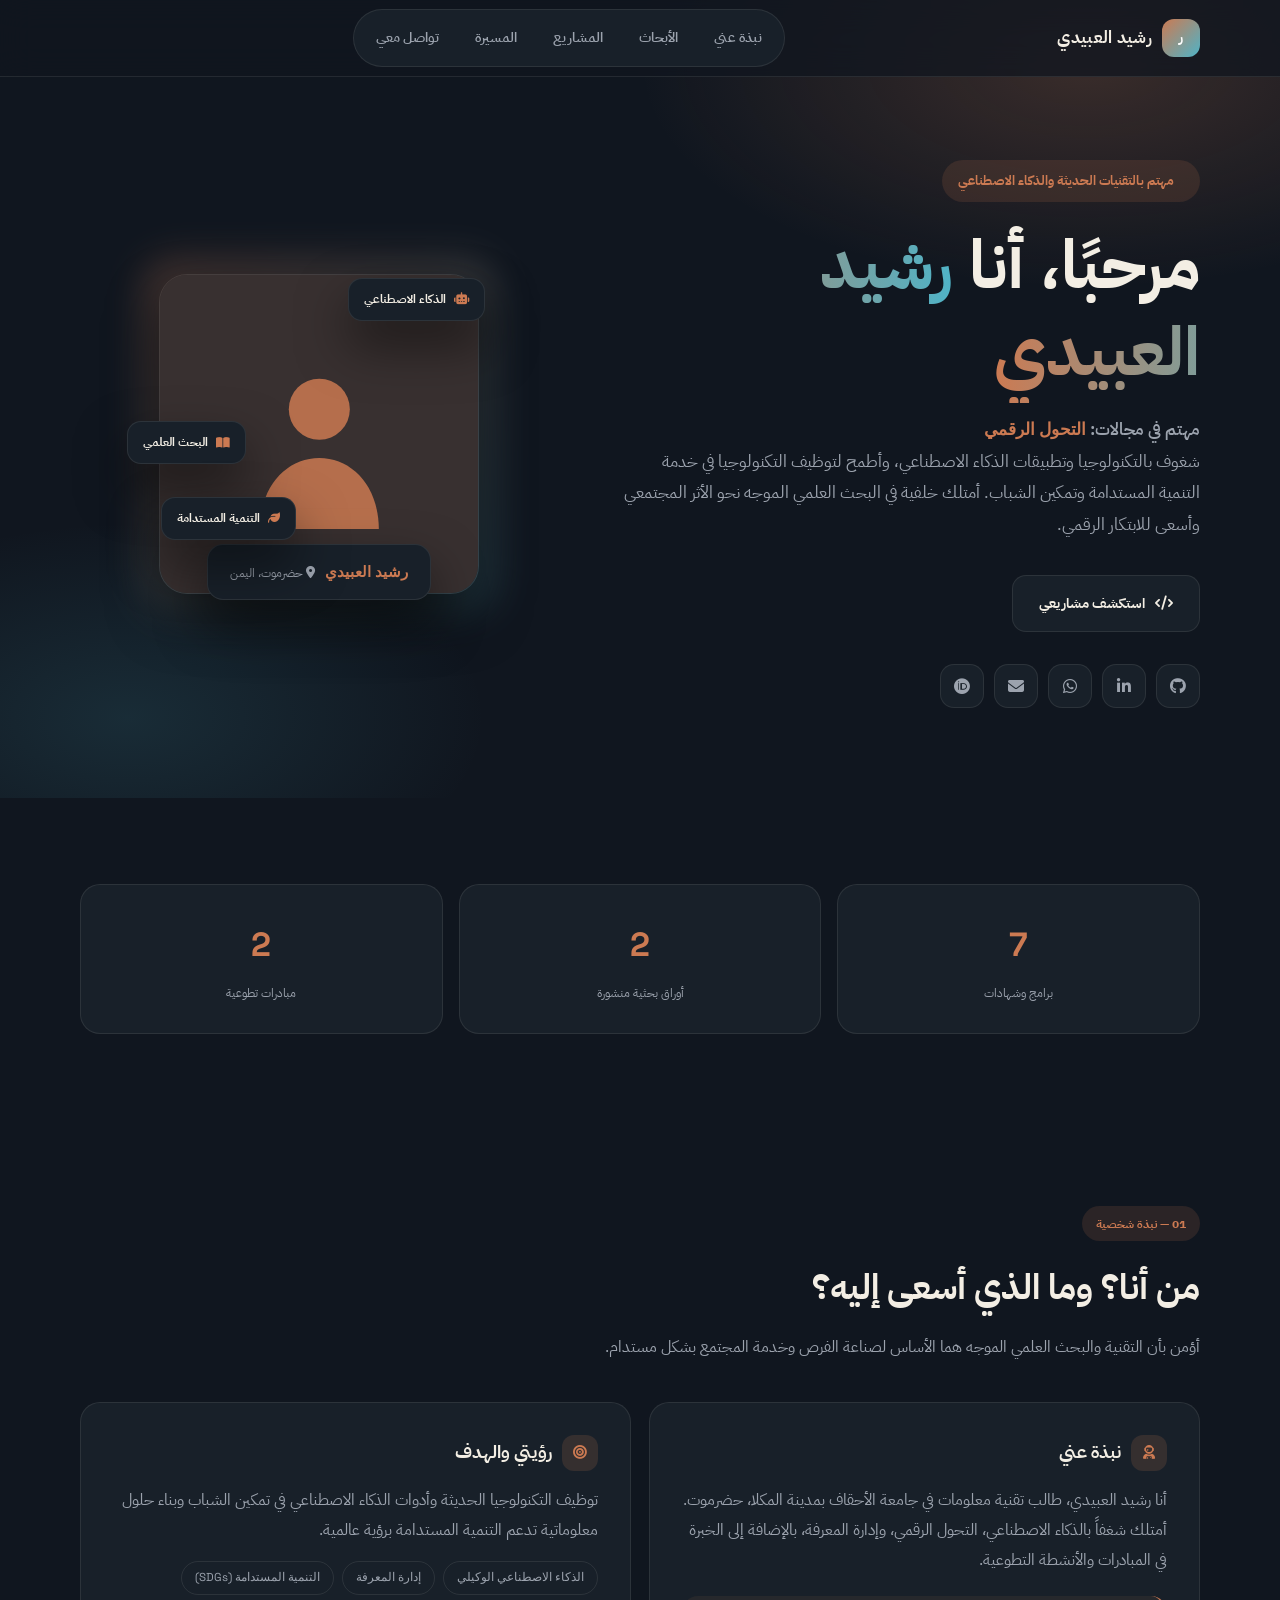
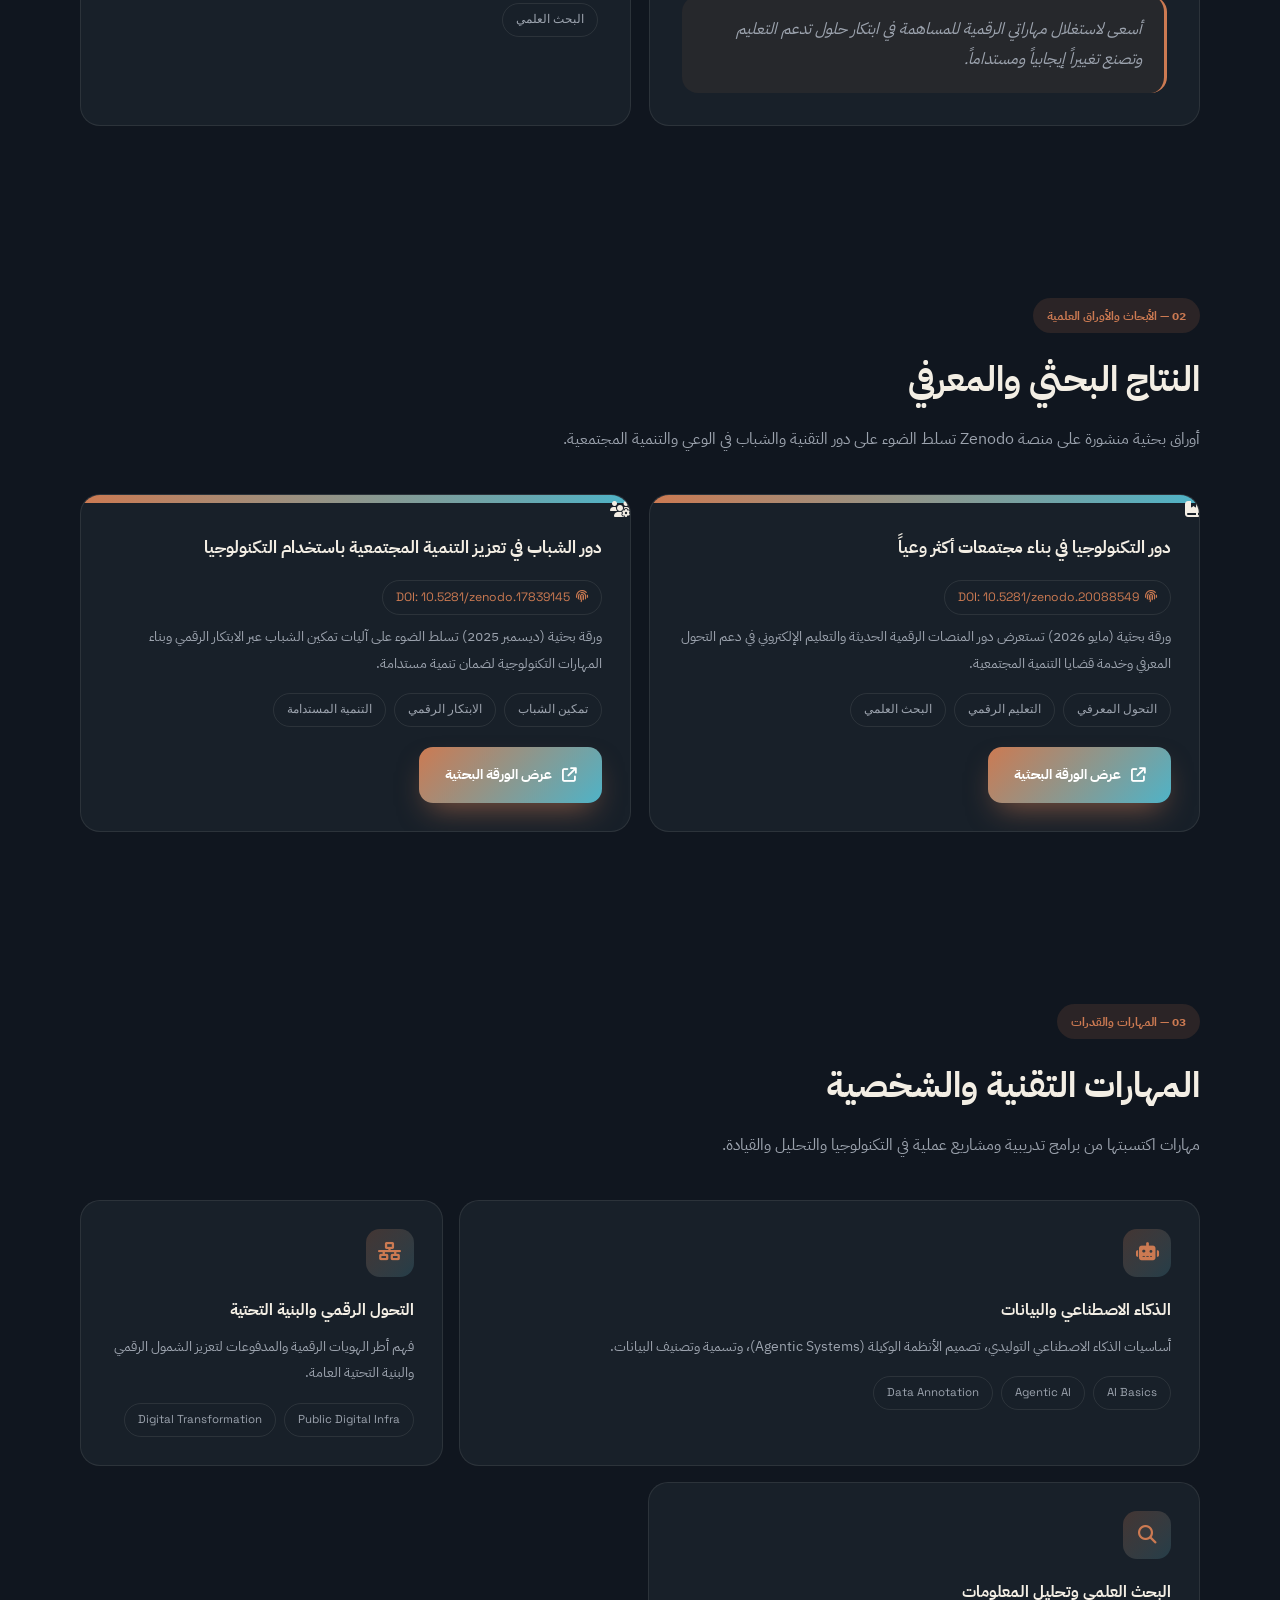
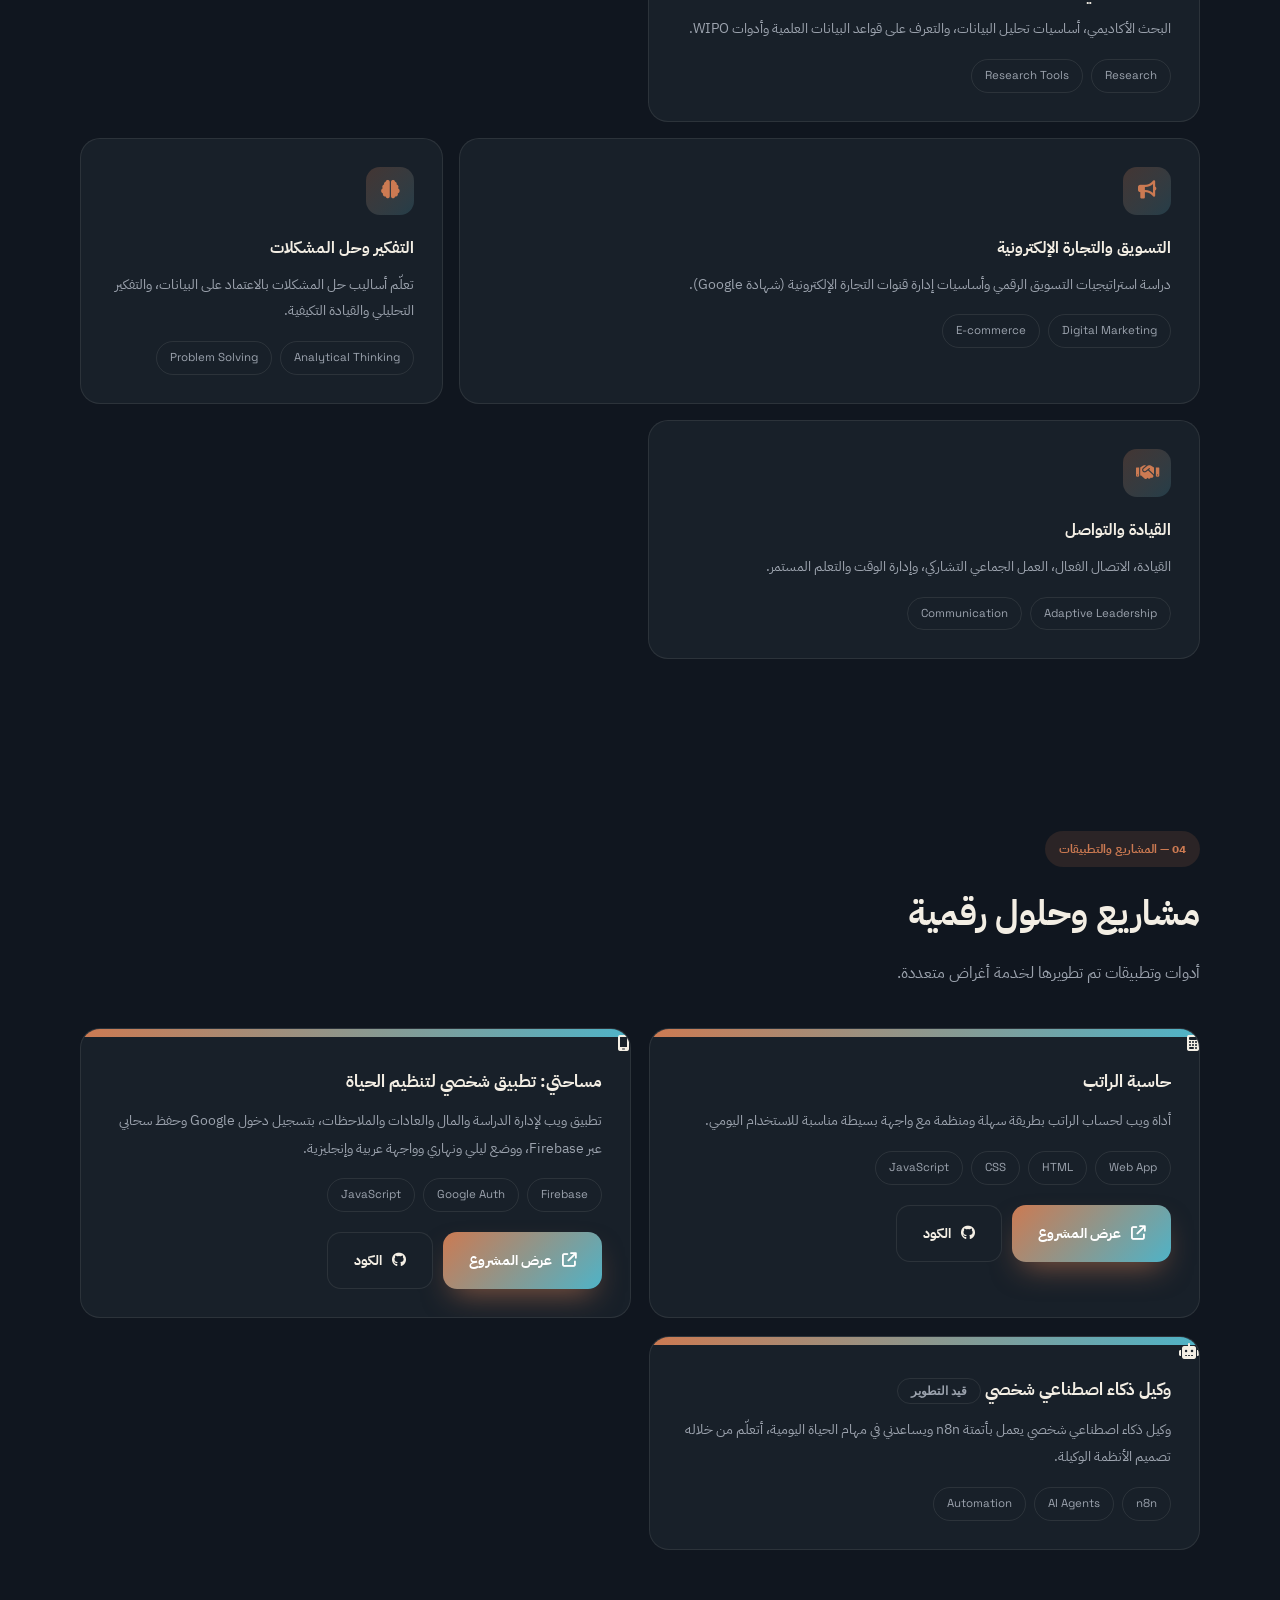
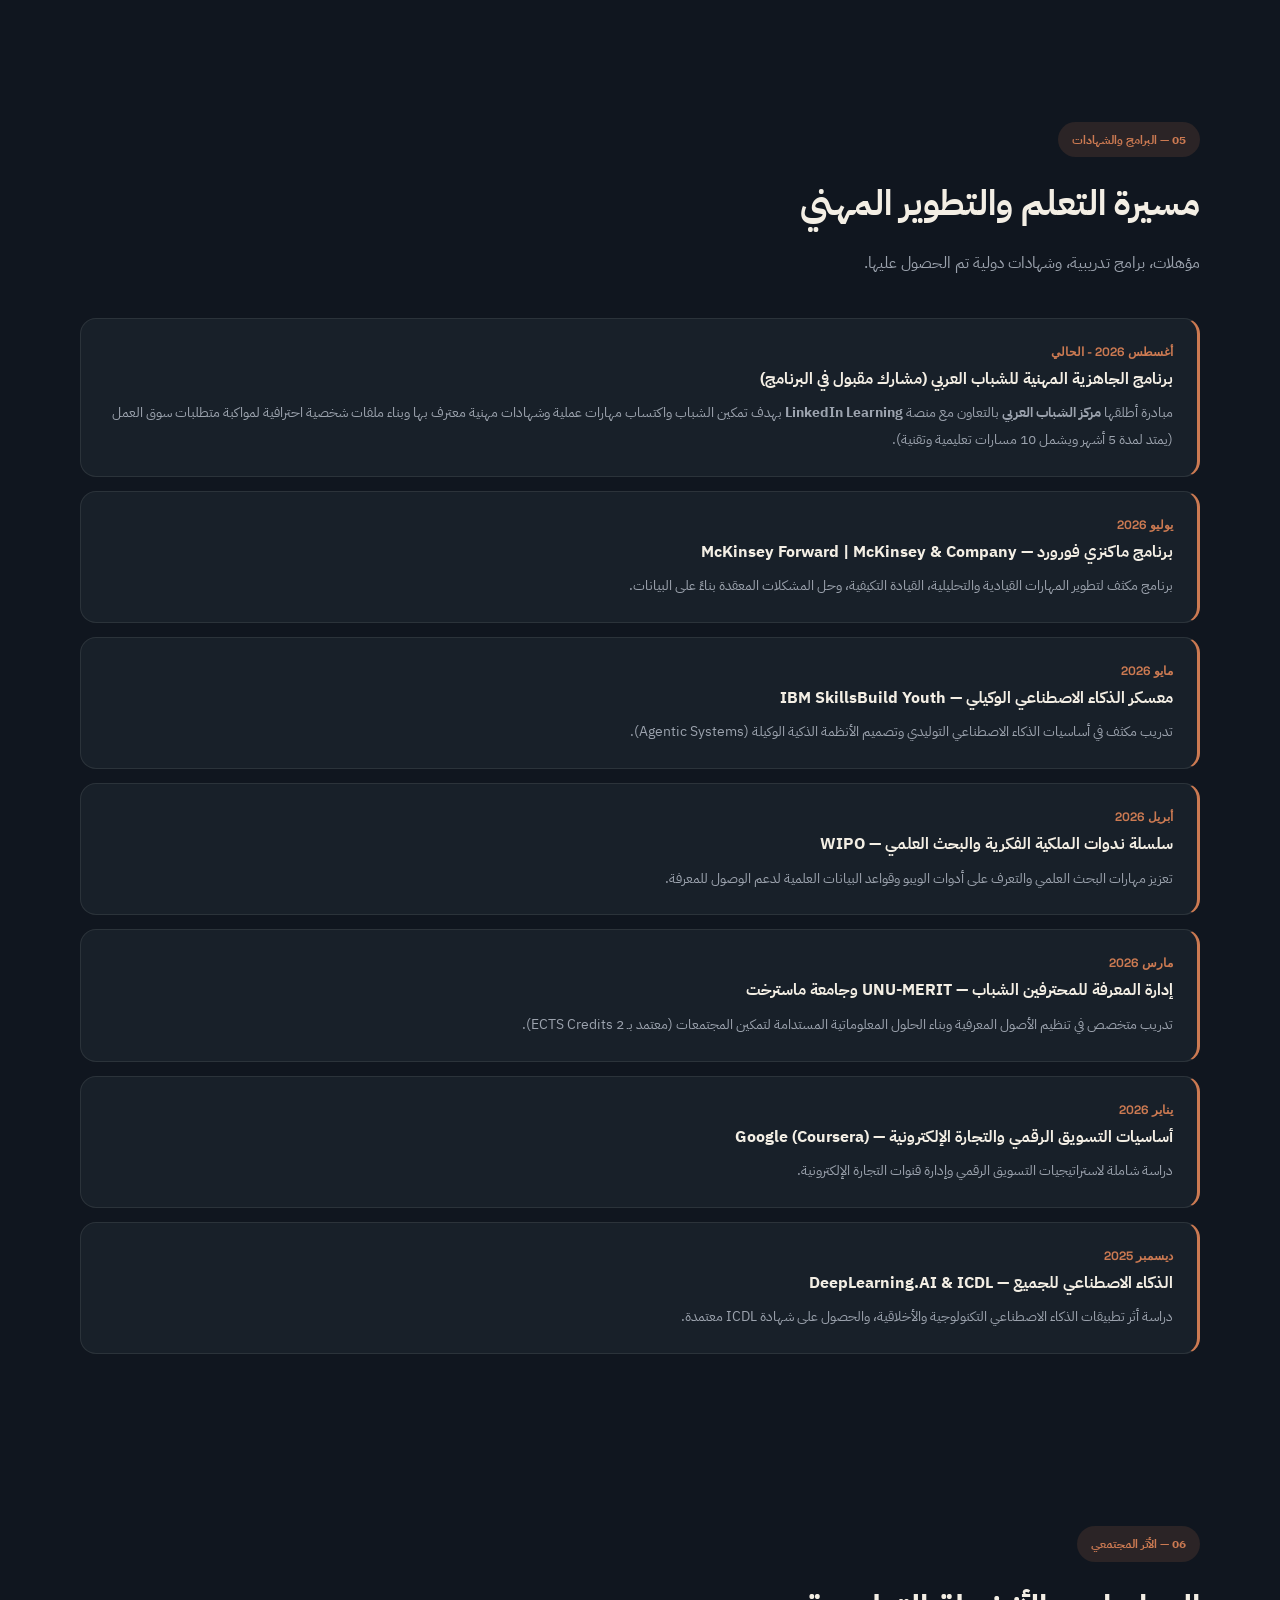
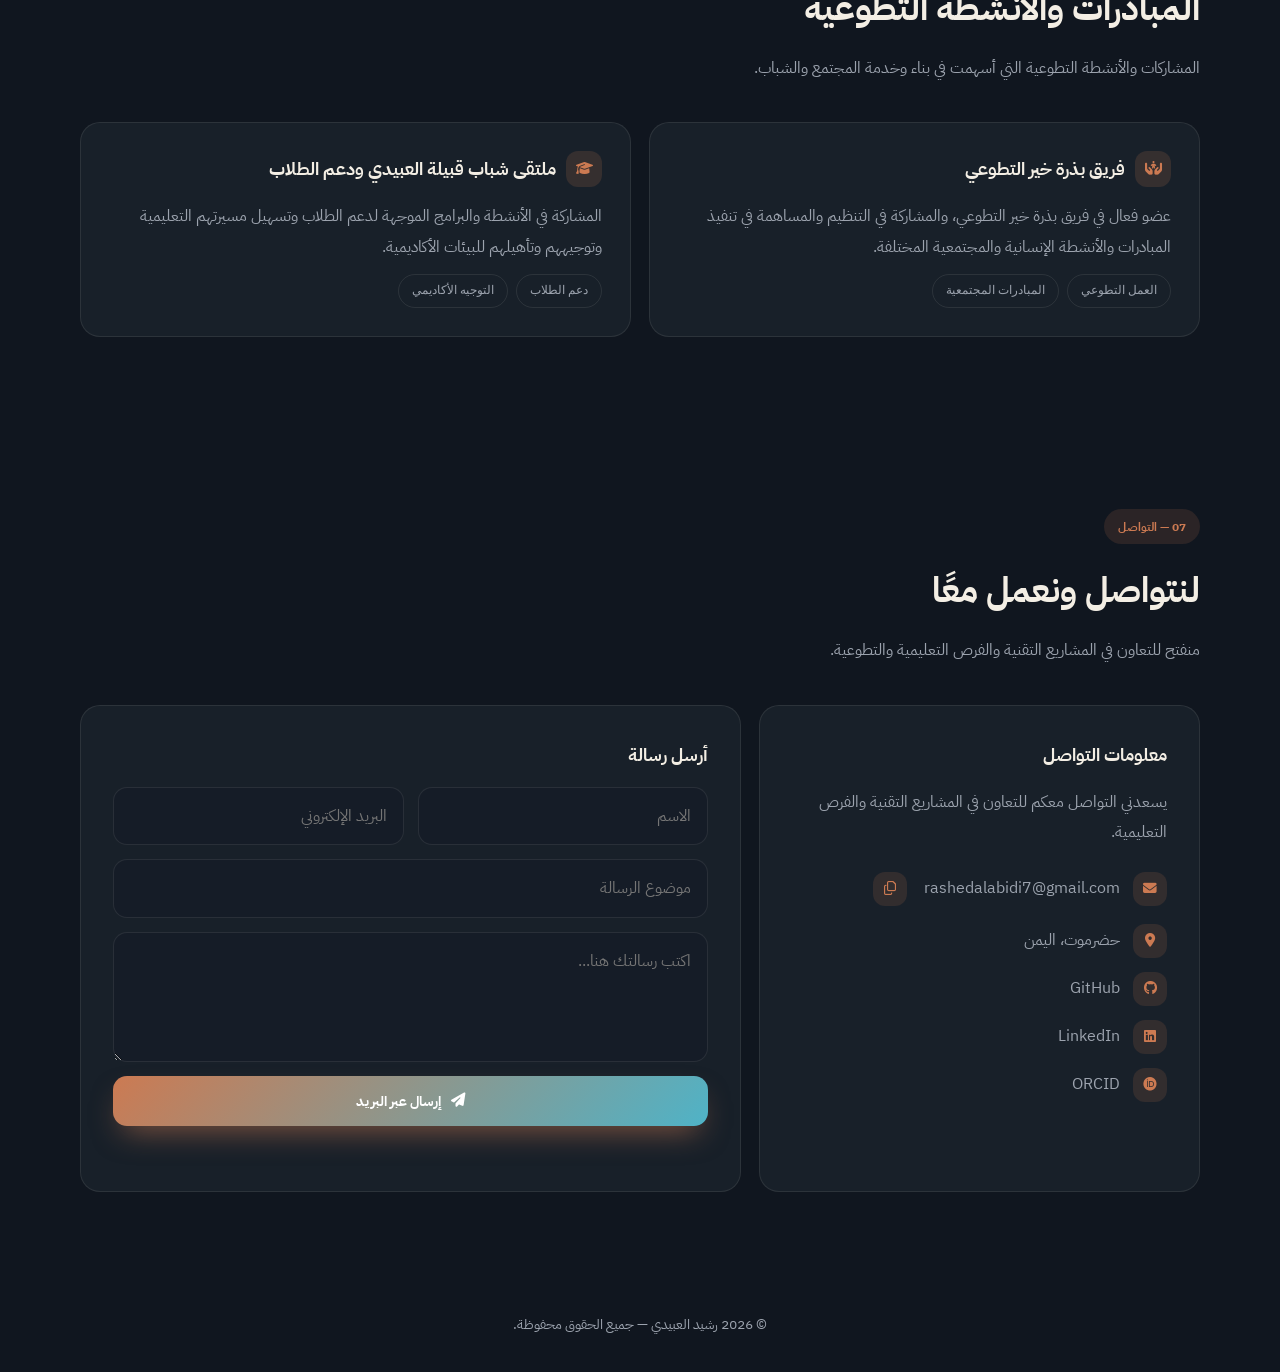
==== commit 776b9fc1: "Update and rename index (1) (6).html to index.html" ====
--- a/index.html
+++ b/index.html
@@ -1,80 +1,728 @@
 <!DOCTYPE html>
 <html lang="ar" dir="rtl">
 <head>
-<meta charset="UTF-8">
-<meta name="viewport" content="width=device-width, initial-scale=1">
-<title>رشيد العبيدي — مطوّر ويب</title>
-<link rel="preconnect" href="https://fonts.googleapis.com">
-<link href="https://fonts.googleapis.com/css2?family=IBM+Plex+Sans+Arabic:wght@400;500;600;700&family=Cairo:wght@400;600;700&family=Space+Grotesk:wght@500;700&display=swap" rel="stylesheet">
-<link rel="stylesheet" href="style.css">
+  <meta charset="UTF-8" />
+  <meta name="viewport" content="width=device-width, initial-scale=1.0" />
+  <meta name="description" content="الموقع الشخصي والملف التعريفي لرشيد العبيدي، مهتم بالتقنية والذكاء الاصطناعي والتحول الرقمي والتنمية المستدامة." />
+  <meta name="theme-color" content="#10161F" />
+  <link rel="canonical" href="https://rashedalabidi7-beep.github.io/" />
+  <meta property="og:url" content="https://rashedalabidi7-beep.github.io/" />
+  <meta property="og:image" content="https://rashedalabidi7-beep.github.io/profile.jpg" />
+  <meta name="twitter:card" content="summary_large_image" />
+  <script type="application/ld+json">{"@context":"https://schema.org","@type":"Person","name":"رشيد العبيدي","alternateName":"Rashed Alabidi","url":"https://rashedalabidi7-beep.github.io/","image":"https://rashedalabidi7-beep.github.io/profile.jpg","sameAs":["https://github.com/rashedalabidi7-beep","https://www.linkedin.com/in/rashed-alabidi","https://orcid.org/0009-0006-7410-5763"],"address":{"@type":"PostalAddress","addressRegion":"حضرموت","addressCountry":"YE"}}</script>
+  <meta property="og:type" content="website" />
+  <meta property="og:title" content="رشيد العبيدي | الملف الشخصي" />
+  <meta property="og:description" content="مهتم بالتقنية والذكاء الاصطناعي والتحول الرقمي والتنمية المستدامة." />
+  <link rel="icon" href="data:image/svg+xml,%3Csvg xmlns='http://www.w3.org/2000/svg' viewBox='0 0 64 64'%3E%3Cdefs%3E%3ClinearGradient id='g' x1='0' y1='0' x2='1' y2='1'%3E%3Cstop offset='0' stop-color='%23CC7A52'/%3E%3Cstop offset='1' stop-color='%234FB3C7'/%3E%3C/linearGradient%3E%3C/defs%3E%3Crect width='64' height='64' rx='16' fill='url(%23g)'/%3E%3Ctext x='32' y='45' font-size='38' text-anchor='middle' fill='%23ffffff' font-family='sans-serif' font-weight='700'%3E%D8%B1%3C/text%3E%3C/svg%3E" />
+  <script>document.documentElement.classList.add("js");
+    function phFallback(i){var d=document.createElement("div");d.className="ph";d.innerHTML='<svg viewBox="0 0 200 250" aria-hidden="true"><circle cx="100" cy="92" r="40" fill="currentColor"/><path d="M22 250c0-58 36-94 78-94s78 36 78 94z" fill="currentColor"/></svg>';i.replaceWith(d)}
+  </script>
+  <title>رشيد العبيدي | الملف الشخصي</title>
+
+  <link rel="preconnect" href="https://fonts.googleapis.com">
+  <link rel="preconnect" href="https://fonts.gstatic.com" crossorigin>
+  <link href="https://fonts.googleapis.com/css2?family=IBM+Plex+Sans+Arabic:wght@400;500;600;700&family=Cairo:wght@400;600;700&family=Space+Grotesk:wght@500;600;700&display=swap" rel="stylesheet">
+  <link rel="stylesheet" href="https://cdnjs.cloudflare.com/ajax/libs/font-awesome/6.5.2/css/all.min.css">
+
+  <style>
+    :root {
+      --bg: #10161F;
+      --bg-soft: #151C27;
+      --ink: #F3EEE4;
+      --ink-dim: #9CA3AE;
+      --line: rgba(243, 238, 228, 0.09);
+      --card: #182029;
+      --accent: #CC7A52;
+      --accent-2: #4FB3C7;
+      --on-accent: #10161F;
+      --shadow: 0 24px 50px rgba(0, 0, 0, 0.5);
+      --r: 20px;
+    }
+
+    * { box-sizing: border-box; margin: 0; padding: 0; }
+    html { scroll-behavior: smooth; }
+    body {
+      font-family: "IBM Plex Sans Arabic", "Cairo", sans-serif;
+      background: var(--bg);
+      color: var(--ink);
+      line-height: 1.9;
+      overflow-x: hidden;
+    }
+    ::selection { background: var(--accent); color: #fff; }
+    a { color: inherit; text-decoration: none; }
+    button, a { -webkit-tap-highlight-color: transparent; }
+    .container { width: min(1120px, 90%); margin: auto; }
+    .mono { font-family: "Space Grotesk", sans-serif; }
+    .gradient-text { background: linear-gradient(90deg, var(--accent), var(--accent-2)); -webkit-background-clip: text; background-clip: text; color: transparent; }
+
+    /* nav */
+    .navbar { position: fixed; inset: 0 0 auto 0; z-index: 1000; background: color-mix(in srgb, var(--bg) 75%, transparent); backdrop-filter: blur(16px); -webkit-backdrop-filter: blur(16px); border-bottom: 1px solid var(--line); }
+    .nav-inner { min-height: 76px; display: flex; align-items: center; justify-content: space-between; gap: 20px; }
+    .brand { display: flex; align-items: center; gap: 10px; font-weight: 800; font-size: 1.05rem; letter-spacing: .3px; }
+    .brand-mark { width: 38px; height: 38px; border-radius: 12px; background: linear-gradient(135deg, var(--accent), var(--accent-2)); display: grid; place-items: center; color: #fff; font-weight: 800; font-size: .9rem; }
+    .nav-links { display: flex; align-items: center; gap: 4px; background: var(--card); border: 1px solid var(--line); border-radius: 999px; padding: 6px; }
+    .nav-links a { position: relative; color: var(--ink-dim); font-size: .85rem; padding: 9px 16px; border-radius: 999px; transition: .2s; font-weight: 600; }
+    .nav-links a:hover, .nav-links a.active { color: #fff; background: linear-gradient(135deg, var(--accent), var(--accent-2)); }
+    .nav-actions { display: flex; gap: 8px; }
+    .icon-btn { border: 1px solid var(--line); background: var(--card); color: var(--ink); width: 42px; height: 42px; border-radius: 12px; cursor: pointer; transition: .2s; display: grid; place-items: center; }
+    .icon-btn:hover { border-color: var(--accent); color: var(--accent); }
+    .menu-btn { display: none; }
+
+    /* hero */
+    .hero { padding: 160px 0 90px; min-height: 640px; display: flex; align-items: center; position: relative; }
+    .hero::before { content: ""; position: absolute; inset: 0; z-index: -1; pointer-events: none;
+      background: radial-gradient(50% 40% at 85% 8%, color-mix(in srgb, var(--accent) 22%, transparent), transparent 70%),
+                  radial-gradient(40% 35% at 10% 90%, color-mix(in srgb, var(--accent-2) 14%, transparent), transparent 70%); }
+    .hero-grid { display: grid; grid-template-columns: 1.1fr .9fr; gap: 56px; align-items: center; }
+    .eyebrow { display: inline-flex; align-items: center; gap: 10px; color: var(--accent); font-size: .84rem; font-weight: 700; margin-bottom: 20px; background: color-mix(in srgb, var(--accent) 14%, transparent); padding: 8px 16px; border-radius: 999px; }
+    h1 { font-family: "IBM Plex Sans Arabic", "Cairo", sans-serif; font-weight: 800; font-size: clamp(2.3rem, 5.6vw, 4.2rem); line-height: 1.3; margin-bottom: 18px; }
+    .hero p { color: var(--ink-dim); max-width: 580px; font-size: 1.04rem; }
+    .roles { margin-top: 14px; font-weight: 600; font-size: 1.08rem; }
+    #role { color: var(--accent); transition: opacity .3s; font-family: "Space Grotesk", sans-serif; }
+    .hero-buttons { display: flex; flex-wrap: wrap; gap: 14px; margin-top: 34px; }
+    .btn { display: inline-flex; align-items: center; justify-content: center; gap: 10px; border-radius: 14px; padding: 14px 26px; border: 1px solid var(--line); font-weight: 700; font-size: .9rem; transition: .25s; cursor: pointer; font-family: inherit; }
+    .btn-primary { background: linear-gradient(135deg, var(--accent), var(--accent-2)); color: #fff; border: none; box-shadow: 0 14px 30px -10px color-mix(in srgb, var(--accent) 60%, transparent); }
+    .btn-primary:hover { transform: translateY(-2px); box-shadow: 0 18px 36px -10px color-mix(in srgb, var(--accent) 70%, transparent); }
+    .btn-outline { background: var(--card); color: var(--ink); }
+    .btn-outline:hover { border-color: var(--accent); color: var(--accent); }
+    .btn.alt { background: var(--card); color: var(--ink); }
+    .socials { display: flex; gap: 10px; margin-top: 32px; }
+    .social { width: 44px; height: 44px; display: grid; place-items: center; border-radius: 14px; background: var(--card); border: 1px solid var(--line); color: var(--ink-dim); transition: .2s; }
+    .social:hover { color: #fff; background: linear-gradient(135deg, var(--accent), var(--accent-2)); border-color: transparent; transform: translateY(-2px); }
+
+    .profile-wrap { position: relative; width: min(320px, 100%); margin: auto; }
+    .profile-wrap::before { content: ""; position: absolute; inset: -18px; z-index: 0; border-radius: 32px;
+      background: linear-gradient(135deg, color-mix(in srgb, var(--accent) 35%, transparent), color-mix(in srgb, var(--accent-2) 30%, transparent));
+      filter: blur(18px); opacity: .7; }
+    .profile-card { position: relative; z-index: 1; border-radius: 28px; overflow: hidden; box-shadow: var(--shadow); border: 1px solid var(--line); }
+    .profile-card img, .ph { display: block; width: 100%; aspect-ratio: 1 / 1; object-fit: cover; object-position: center top; }
+    .ph { background: color-mix(in srgb, var(--accent) 18%, var(--card)); color: var(--accent); display: grid; place-items: center; }
+    .ph svg { width: 48%; opacity: .85; }
+    .profile-label { position: absolute; z-index: 2; bottom: -6px; left: 50%; transform: translateX(-50%); padding: 12px 22px; background: var(--card); border: 1px solid var(--line); border-radius: 16px; box-shadow: var(--shadow); white-space: nowrap; }
+    .profile-label strong { font-size: .92rem; color: var(--accent); font-family: "Space Grotesk", sans-serif; }
+    .profile-label small { color: var(--ink-dim); font-size: .76rem; margin-inline-start: 6px; }
+    .chip { position: absolute; z-index: 3; display: flex; align-items: center; gap: 8px; padding: 9px 15px; font-size: .76rem; font-weight: 700; white-space: nowrap; background: var(--card); border: 1px solid var(--line); border-radius: 14px; box-shadow: var(--shadow); }
+    .chip i { color: var(--accent); }
+    .chip.c1 { top: 4px; right: -6px; }
+    .chip.c2 { top: 46%; left: -32px; }
+    .chip.c3 { bottom: 54px; left: 2px; }
+    @media (max-width: 600px) { .chip.c1 { right: 0; } .chip.c2 { left: -4px; } .chip.c3 { left: 10px; } }
+
+    /* sections */
+    section { padding: 86px 0; position: relative; }
+    .section-head { margin-bottom: 40px; max-width: 640px; }
+    .section-kicker { display: inline-block; font-size: .78rem; font-weight: 700; color: var(--accent); background: color-mix(in srgb, var(--accent) 14%, transparent); padding: 6px 14px; border-radius: 999px; margin-bottom: 14px; }
+    .section-title { font-family: "IBM Plex Sans Arabic", "Cairo", sans-serif; font-size: clamp(1.6rem, 3vw, 2.2rem); font-weight: 800; }
+    .section-desc { color: var(--ink-dim); margin-top: 10px; font-size: .97rem; }
+
+    .stats { display: grid; grid-template-columns: repeat(3, 1fr); gap: 16px; }
+    .stat { padding: 28px 10px; text-align: center; background: var(--card); border: 1px solid var(--line); border-radius: var(--r); }
+    .stat-number { font-family: "Space Grotesk", sans-serif; font-size: 2.1rem; color: var(--accent); font-weight: 700; }
+    .stat-label { color: var(--ink-dim); font-size: .78rem; margin-top: 4px; }
+
+    .about-grid { display: grid; grid-template-columns: 1fr 1fr; gap: 18px; }
+    .card { padding: 32px; background: var(--card); border: 1px solid var(--line); border-radius: var(--r); }
+    .card h3 { margin-bottom: 14px; font-size: 1.15rem; font-weight: 700; display: flex; align-items: center; gap: 10px; }
+    .card h3 i { color: var(--accent); background: color-mix(in srgb, var(--accent) 16%, transparent); width: 36px; height: 36px; border-radius: 12px; display: inline-grid; place-items: center; font-size: .85rem; }
+    .card p { color: var(--ink-dim); }
+    .quote { position: relative; margin-top: 20px; color: var(--ink); font-style: italic; padding: 18px 22px; background: color-mix(in srgb, var(--accent) 8%, transparent); border-radius: 16px; border-inline-start: 3px solid var(--accent); }
+
+    /* bento skills grid */
+    .skills-grid { display: grid; grid-template-columns: repeat(6, 1fr); gap: 16px; }
+    .skill-card { padding: 28px; background: var(--card); border: 1px solid var(--line); border-radius: var(--r); transition: .25s; grid-column: span 3; }
+    .skill-card:nth-child(1), .skill-card:nth-child(4) { grid-column: span 4; }
+    .skill-card:nth-child(2), .skill-card:nth-child(5) { grid-column: span 2; }
+    .skill-card:nth-child(3) { grid-column: span 3; }
+    .skill-card:nth-child(6) { grid-column: span 3; }
+    .skill-card:hover { transform: translateY(-4px); box-shadow: var(--shadow); border-color: color-mix(in srgb, var(--accent) 40%, var(--line)); }
+    .skill-icon { width: 48px; height: 48px; background: linear-gradient(135deg, color-mix(in srgb, var(--accent) 24%, transparent), color-mix(in srgb, var(--accent-2) 20%, transparent)); display: grid; place-items: center; color: var(--accent); font-size: 1.15rem; margin-bottom: 18px; border-radius: 14px; }
+    .skill-card h3 { font-size: 1.02rem; margin-bottom: 8px; font-weight: 700; }
+    .skill-card p { color: var(--ink-dim); font-size: .88rem; }
+    .tags { display: flex; flex-wrap: wrap; gap: 8px; margin-top: 16px; }
+    .tag { color: var(--ink-dim); border: 1px solid var(--line); padding: 5px 13px; border-radius: 999px; font-size: .72rem; font-family: "Space Grotesk", sans-serif; }
+
+    .projects-grid { display: grid; grid-template-columns: repeat(2, 1fr); gap: 18px; }
+    .project { background: var(--card); border: 1px solid var(--line); border-radius: var(--r); overflow: hidden; transition: .25s; }
+    .project:hover { transform: translateY(-4px); box-shadow: var(--shadow); border-color: color-mix(in srgb, var(--accent) 40%, var(--line)); }
+    .project-top { height: 8px; background: linear-gradient(90deg, var(--accent), var(--accent-2)); }
+    .project-body { padding: 28px; }
+    .project-body h3 { margin-bottom: 10px; font-size: 1.08rem; font-weight: 700; }
+    .project-body p { color: var(--ink-dim); font-size: .9rem; }
+    .project-actions { display: flex; gap: 10px; margin-top: 20px; flex-wrap: wrap; }
+
+    .doi-badge { display: inline-flex; align-items: center; gap: 6px; border: 1px solid var(--line); padding: 5px 13px; border-radius: 999px; font-size: .76rem; color: var(--accent); font-family: "Space Grotesk", sans-serif; margin-top: 6px; margin-bottom: 8px; }
+
+    .timeline { position: relative; display: grid; gap: 14px; }
+    .timeline-item { position: relative; background: var(--card); border: 1px solid var(--line); border-radius: 16px; padding: 22px 24px; border-inline-start: 3px solid var(--accent); }
+    .timeline-item h3 { font-size: 1rem; font-weight: 700; }
+    .timeline-item .date { color: var(--accent); font-size: .76rem; font-family: "Space Grotesk", sans-serif; font-weight: 700; }
+    .timeline-item p { color: var(--ink-dim); font-size: .88rem; margin-top: 6px; }
+
+    .volunteer-grid { display: grid; grid-template-columns: repeat(2, 1fr); gap: 18px; }
+    .volunteer-grid > * { background: var(--card); border: 1px solid var(--line); border-radius: var(--r); padding: 28px; }
+
+    .contact-grid { display: grid; grid-template-columns: .8fr 1.2fr; gap: 18px; }
+    .contact-grid > * { background: var(--card); border: 1px solid var(--line); border-radius: var(--r); padding: 32px; }
+    .contact-list { display: grid; gap: 14px; margin-top: 20px; }
+    .contact-item { display: flex; align-items: center; gap: 13px; color: var(--ink-dim); }
+    .contact-item i { color: var(--accent); width: 34px; height: 34px; background: color-mix(in srgb, var(--accent) 14%, transparent); border-radius: 12px; display: inline-grid; place-items: center; font-size: .85rem; }
+    .contact-item a:hover { color: var(--accent); }
+    form { display: grid; gap: 14px; }
+    .form-row { display: grid; grid-template-columns: 1fr 1fr; gap: 14px; }
+    input, textarea { width: 100%; border: 1px solid var(--line); background: var(--bg-soft); border-radius: 14px; color: var(--ink); padding: 13px 16px; font: inherit; outline: none; color-scheme: dark; }
+    input:focus, textarea:focus { border-color: var(--accent); }
+    textarea { min-height: 130px; resize: vertical; }
+
+    footer { padding: 34px 0; color: var(--ink-dim); text-align: center; font-size: .85rem; }
+    .back-top { position: fixed; left: 22px; bottom: 22px; width: 44px; height: 44px; border: 1px solid var(--line); background: var(--card); color: var(--ink); border-radius: 14px; cursor: pointer; opacity: 0; pointer-events: none; transition: .25s; z-index: 50; box-shadow: var(--shadow); }
+    .back-top.show { opacity: 1; pointer-events: auto; }
+    .back-top:hover { border-color: var(--accent); color: var(--accent); }
+
+    #prog { position: fixed; top: 0; inset-inline: 0; height: 3px; transform-origin: right; transform: scaleX(0); background: linear-gradient(90deg, var(--accent), var(--accent-2)); z-index: 1001; }
+    body[dir="ltr"] #prog { transform-origin: left; }
+    .cert { display: inline-block; margin-top: 6px; color: var(--accent); font-size: .8rem; }
+    .cert:hover { text-decoration: underline; }
+    .copy { background: none; border: 0; color: var(--ink-dim); cursor: pointer; padding: 4px; }
+    .copy:hover { color: var(--accent); }
+    .form-note { color: var(--ink-dim); font-size: .88rem; min-height: 1.4em; }
+
+    .js .reveal { opacity: 0; transform: translateY(18px); transition: .6s ease; }
+    .js .reveal.visible { opacity: 1; transform: translateY(0); }
+
+    a:focus-visible, button:focus-visible, input:focus-visible, textarea:focus-visible { outline: 2px solid var(--accent); outline-offset: 3px; }
+    @media (prefers-reduced-motion: reduce) { * { animation: none !important; transition: none !important; } html { scroll-behavior: auto; } .js .reveal { opacity: 1; transform: none; } }
+
+    @media (max-width: 900px) {
+      .nav-links { position: absolute; top: 76px; right: 4%; left: 4%; display: none; flex-direction: column; align-items: stretch; gap: 4px; padding: 10px; background: var(--card); border: 1px solid var(--line); border-radius: 18px; }
+      .nav-links.open { display: flex; }
+      .nav-links a { padding: 12px 14px; border-radius: 12px; }
+      .menu-btn { display: grid; }
+      .hero-grid, .about-grid, .contact-grid, .volunteer-grid, .projects-grid { grid-template-columns: 1fr; }
+      .skills-grid { grid-template-columns: repeat(2, 1fr); }
+      .skill-card, .skill-card:nth-child(1), .skill-card:nth-child(2), .skill-card:nth-child(3), .skill-card:nth-child(4), .skill-card:nth-child(5), .skill-card:nth-child(6) { grid-column: span 1; }
+      .hero { padding-top: 120px; }
+      .profile-wrap { max-width: 300px; margin-top: 44px; }
+    }
+    @media (max-width: 600px) {
+      .nav-inner { min-height: 68px; }
+      .hero { padding-bottom: 50px; }
+      section { padding: 58px 0; }
+      .skills-grid { grid-template-columns: 1fr; }
+      .stats { grid-template-columns: repeat(3, 1fr); gap: 10px; }
+      .stat { padding: 18px 6px; } .stat-number { font-size: 1.4rem; } .stat-label { font-size: .68rem; }
+      .form-row { grid-template-columns: 1fr; }
+      .card, .skill-card, .project-body, .contact-grid > *, .volunteer-grid > * { padding: 22px; }
+    }
+  </style>
 </head>
+
 <body>
-
-<nav class="top"><div class="wrap">
-  <div class="brand">رشيد العبيدي</div>
-  <div class="navlinks">
-    <a href="index.html" class="active">الرئيسية</a>
-    <a href="projects.html">المشاريع</a>
-    <a href="about.html">عني</a>
-    <a href="articles.html">المقالات</a>
-    <a href="achievements.html">الإنجازات</a>
-  </div>
-  <a class="cvbtn" href="#" id="cvBtn">تحميل السيرة الذاتية</a>
-</div></nav>
-
-<section class="pagehead">
-  <div class="wrap">
-    <div class="eyebrow">مطوّر ويب وأتمتة</div>
-    <h1>أبني <span class="gradient-text">أدوات رقمية حقيقية</span><br>تحل مشاكل ملموسة</h1>
-    <p class="lead">طالب تقنية معلومات بجامعة الأحقاف، المكلا، حضرموت — أركّز على مشاريع فعلية مستخدَمة لا مجرد تمارين: تطبيقات توعوية، أدوات إنتاجية شخصية، وأتمتة سير العمل.</p>
-    <div style="display:flex;gap:12px;margin-top:26px;flex-wrap:wrap">
-      <a class="btn btn-primary" href="projects.html">شاهد المشاريع ←</a>
-      <a class="btn btn-outline" href="about.html">تعرّف عليّ</a>
+  <div id="prog"></div>
+  <header class="navbar">
+    <div class="container nav-inner">
+      <a href="#home" class="brand">
+        <span class="brand-mark">ر</span>
+        <span>رشيد العبيدي</span>
+      </a>
+
+      <nav class="nav-links" id="navLinks">
+        <a href="#about">نبذة عني</a>
+        <a href="#research">الأبحاث</a>
+        <a href="#projects">المشاريع</a>
+        <a href="#experience">المسيرة</a>
+        <a href="#contact">تواصل معي</a>
+      </nav>
+
+      <div class="nav-actions">
+        <button class="icon-btn menu-btn" id="menuBtn" aria-label="فتح القائمة"><i class="fa-solid fa-bars"></i></button>
+      </div>
     </div>
-  </div>
-</section>
-
-<section>
-  <div class="wrap">
-    <div class="section-head">
-      <div class="eyebrow">أعمال مختارة</div>
-      <h2 class="sec">مشاريع حقيقية ومستخدَمة</h2>
+  </header>
+
+  <main>
+    <section class="hero" id="home">
+      <div class="container hero-grid">
+        <div class="reveal">
+          <div class="eyebrow"><span></span> مهتم بالتقنيات الحديثة والذكاء الاصطناعي</div>
+          <h1>مرحبًا، أنا <span class="gradient-text">رشيد العبيدي</span></h1>
+          <p class="roles">مهتم في مجالات: <b id="role"></b></p>
+          <p>
+            شغوف بالتكنولوجيا وتطبيقات الذكاء الاصطناعي، وأطمح لتوظيف التكنولوجيا في خدمة التنمية المستدامة وتمكين الشباب. أمتلك خلفية في البحث العلمي الموجه نحو الأثر المجتمعي وأسعى للابتكار الرقمي.
+          </p>
+         <div class="hero-buttons">
+            <a class="btn btn-primary" href="cv.pdf" download id="cvBtn">
+              <i class="fa-solid fa-file-arrow-down"></i>
+              تحميل السيرة الذاتية
+            </a>
+            <a class="btn btn-outline" href="#projects">
+              <i class="fa-solid fa-code"></i>
+              استكشف مشاريعي
+            </a>
+          </div>
+
+          <div class="socials">
+            <a class="social" href="https://github.com/rashedalabidi7-beep" target="_blank" rel="noopener" aria-label="GitHub"><i class="fa-brands fa-github"></i></a>
+            <a class="social" href="https://www.linkedin.com/in/rashed-alabidi" target="_blank" rel="noopener" aria-label="LinkedIn"><i class="fa-brands fa-linkedin-in"></i></a>
+            <a class="social" href="https://wa.me/967772639165" target="_blank" rel="noopener" aria-label="WhatsApp"><i class="fa-brands fa-whatsapp"></i></a>
+            <a class="social" href="mailto:rashedalabidi7@gmail.com" aria-label="البريد الإلكتروني"><i class="fa-solid fa-envelope"></i></a>
+            <a class="social" href="https://orcid.org/0009-0006-7410-5763" target="_blank" rel="noopener" aria-label="ORCID" title="ORCID"><i class="fa-brands fa-orcid"></i></a>
+          </div>
+        </div>
+
+        <div class="profile-wrap reveal">
+          <div class="profile-card glass">
+            <img src="profile.jpg" alt="الصورة الشخصية لرشيد العبيدي" width="800" height="1000" decoding="async" fetchpriority="high" onerror="phFallback(this)">
+          </div>
+          <div class="chip glass c1"><i class="fa-solid fa-robot"></i> الذكاء الاصطناعي</div>
+          <div class="chip glass c2"><i class="fa-solid fa-book-open"></i> البحث العلمي</div>
+          <div class="chip glass c3"><i class="fa-solid fa-leaf"></i> التنمية المستدامة</div>
+          <div class="profile-label glass">
+            <strong>رشيد العبيدي</strong>
+            <small><i class="fa-solid fa-location-dot"></i> حضرموت، اليمن</small>
+          </div>
+        </div>
+      </div>
+    </section>
+
+    <section class="container">
+      <div class="stats">
+        <div class="stat glass reveal"><div class="stat-number" data-target="7">0</div><div class="stat-label">برامج وشهادات</div></div>
+        <div class="stat glass reveal"><div class="stat-number" data-target="2">0</div><div class="stat-label">أوراق بحثية منشورة</div></div>
+        <div class="stat glass reveal"><div class="stat-number" data-target="2">0</div><div class="stat-label">مبادرات تطوعية</div></div>
+      </div>
+    </section>
+
+    <section id="about">
+      <div class="container">
+        <div class="section-head reveal">
+          <div class="section-kicker">01 — نبذة شخصية</div>
+          <h2 class="section-title">من أنا؟ وما الذي أسعى إليه؟</h2>
+          <p class="section-desc">أؤمن بأن التقنية والبحث العلمي الموجه هما الأساس لصناعة الفرص وخدمة المجتمع بشكل مستدام.</p>
+        </div>
+
+        <div class="about-grid">
+          <article class="card glass reveal">
+            <h3><i class="fa-solid fa-user-astronaut gradient-text"></i> نبذة عني</h3>
+            <p>
+              أنا رشيد العبيدي، طالب تقنية معلومات في جامعة الأحقاف بمدينة المكلا، حضرموت.
+              أمتلك شغفاً بالذكاء الاصطناعي، التحول الرقمي، وإدارة المعرفة، بالإضافة إلى الخبرة في المبادرات والأنشطة التطوعية.
+            </p>
+            <p class="quote">
+              أسعى لاستغلال مهاراتي الرقمية للمساهمة في ابتكار حلول تدعم التعليم وتصنع تغييراً إيجابياً ومستداماً.
+            </p>
+          </article>
+
+          <article class="card glass reveal">
+            <h3><i class="fa-solid fa-bullseye gradient-text"></i> رؤيتي والهدف</h3>
+            <p>
+              توظيف التكنولوجيا الحديثة وأدوات الذكاء الاصطناعي في تمكين الشباب وبناء حلول معلوماتية تدعم التنمية المستدامة برؤية عالمية.
+            </p>
+            <div class="tags">
+              <span class="tag">الذكاء الاصطناعي الوكيلي</span>
+              <span class="tag">إدارة المعرفة</span>
+              <span class="tag">التنمية المستدامة (SDGs)</span>
+              <span class="tag">البحث العلمي</span>
+            </div>
+          </article>
+        </div>
+      </div>
+    </section>
+
+    <section id="research">
+      <div class="container">
+        <div class="section-head reveal">
+          <div class="section-kicker">02 — الأبحاث والأوراق العلمية</div>
+          <h2 class="section-title">النتاج البحثي والمعرفي</h2>
+          <p class="section-desc">أوراق بحثية منشورة على منصة Zenodo تسلط الضوء على دور التقنية والشباب في الوعي والتنمية المجتمعية.</p>
+        </div>
+
+        <div class="projects-grid">
+          <article class="project glass reveal">
+            <div class="project-top"><i class="fa-solid fa-book-bookmark"></i></div>
+          
+            <div class="project-body">
+              <h3>دور التكنولوجيا في بناء مجتمعات أكثر وعياً</h3>
+              <div class="doi-badge"><i class="fa-solid fa-fingerprint"></i> DOI: 10.5281/zenodo.20088549</div>
+              <p>
+                ورقة بحثية (مايو 2026) تستعرض دور المنصات الرقمية الحديثة والتعليم الإلكتروني في دعم التحول المعرفي وخدمة قضايا التنمية المجتمعية.
+              </p>
+                    <div class="tags"><span class="tag">التحول المعرفي</span><span class="tag">التعليم الرقمي</span><span class="tag">البحث العلمي</span></div>
+              <div class="project-actions">
+                <a class="btn btn-primary" href="https://doi.org/10.5281/zenodo.20088549" target="_blank" rel="noopener"><i class="fa-solid fa-arrow-up-right-from-square"></i> عرض الورقة البحثية</a>
+              </div>
+            </div>
+          </article>
+
+          <article class="project glass reveal">
+            <div class="project-top"><i class="fa-solid fa-users-gear"></i></div>
+            <div class="project-body">
+              <h3>دور الشباب في تعزيز التنمية المجتمعية باستخدام التكنولوجيا</h3>
+              <div class="doi-badge"><i class="fa-solid fa-fingerprint"></i> DOI: 10.5281/zenodo.17839145</div>
+              <p>
+                ورقة بحثية (ديسمبر 2025) تسلط الضوء على آليات تمكين الشباب عبر الابتكار الرقمي وبناء المهارات التكنولوجية لضمان تنمية مستدامة.
+              </p>
+              <div class="tags"><span class="tag">تمكين الشباب</span><span class="tag">الابتكار الرقمي</span><span class="tag">التنمية المستدامة</span></div>
+              <div class="project-actions">
+                <a class="btn btn-primary" href="https://doi.org/10.5281/zenodo.17839145" target="_blank" rel="noopener"><i class="fa-solid fa-arrow-up-right-from-square"></i> عرض الورقة البحثية</a>
+              </div>
+            </div>
+          </article>
+        </div>
+      </div>
+    </section>
+
+    <section id="skills">
+      <div class="container">
+        <div class="section-head reveal">
+          <div class="section-kicker">03 — المهارات والقدرات</div>
+          <h2 class="section-title">المهارات التقنية والشخصية</h2>
+          <p class="section-desc">مهارات اكتسبتها من برامج تدريبية ومشاريع عملية في التكنولوجيا والتحليل والقيادة.</p>
+        </div>
+
+        <div class="skills-grid">
+          <article class="skill-card glass reveal">
+            <div class="skill-icon"><i class="fa-solid fa-robot"></i></div>
+            <h3>الذكاء الاصطناعي والبيانات</h3>
+            <p>أساسيات الذكاء الاصطناعي التوليدي، تصميم الأنظمة الوكيلة (Agentic Systems)، وتسمية وتصنيف البيانات.</p>
+            <div class="tags"><span class="tag">AI Basics</span><span class="tag">Agentic AI</span><span class="tag">Data Annotation</span></div>
+          </article>
+
+          <article class="skill-card glass reveal">
+            <div class="skill-icon"><i class="fa-solid fa-network-wired"></i></div>
+            <h3>التحول الرقمي والبنية التحتية</h3>
+            <p>فهم أطر الهويات الرقمية والمدفوعات لتعزيز الشمول الرقمي والبنية التحتية العامة.</p>
+            <div class="tags"><span class="tag">Public Digital Infra</span><span class="tag">Digital Transformation</span></div>
+          </article>
+
+          <article class="skill-card glass reveal">
+            <div class="skill-icon"><i class="fa-solid fa-magnifying-glass"></i></div>
+            <h3>البحث العلمي وتحليل المعلومات</h3>
+            <p>البحث الأكاديمي، أساسيات تحليل البيانات، والتعرف على قواعد البيانات العلمية وأدوات WIPO.</p>
+            <div class="tags"><span class="tag">Research</span><span class="tag">Research Tools</span></div>
+          </article>
+
+          <article class="skill-card glass reveal">
+            <div class="skill-icon"><i class="fa-solid fa-bullhorn"></i></div>
+            <h3>التسويق والتجارة الإلكترونية</h3>
+            <p>دراسة استراتيجيات التسويق الرقمي وأساسيات إدارة قنوات التجارة الإلكترونية (شهادة Google).</p>
+            <div class="tags"><span class="tag">Digital Marketing</span><span class="tag">E-commerce</span></div>
+          </article>
+
+          <article class="skill-card glass reveal">
+            <div class="skill-icon"><i class="fa-solid fa-brain"></i></div>
+            <h3>التفكير وحل المشكلات</h3>
+            <p>تعلّم أساليب حل المشكلات بالاعتماد على البيانات، والتفكير التحليلي والقيادة التكيفية.</p>
+            <div class="tags"><span class="tag">Analytical Thinking</span><span class="tag">Problem Solving</span></div>
+          </article>
+
+          <article class="skill-card glass reveal">
+            <div class="skill-icon"><i class="fa-solid fa-handshake"></i></div>
+            <h3>القيادة والتواصل</h3>
+            <p>القيادة، الاتصال الفعال، العمل الجماعي التشاركي، وإدارة الوقت والتعلم المستمر.</p>
+            <div class="tags"><span class="tag">Adaptive Leadership</span><span class="tag">Communication</span></div>
+          </article>
+        </div>
+      </div>
+    </section>
+
+    <section id="projects">
+      <div class="container">
+        <div class="section-head reveal">
+          <div class="section-kicker">04 — المشاريع والتطبيقات</div>
+          <h2 class="section-title">مشاريع وحلول رقمية</h2>
+          <p class="section-desc">أدوات وتطبيقات تم تطويرها لخدمة أغراض متعددة.</p>
+        </div>
+
+        <div class="projects-grid">
+          <article class="project glass reveal">
+            <div class="project-top"><i class="fa-solid fa-calculator"></i></div>
+            <div class="project-body">
+              <h3>حاسبة الراتب</h3>
+              <p>
+                أداة ويب لحساب الراتب بطريقة سهلة ومنظمة مع واجهة بسيطة مناسبة للاستخدام اليومي.
+              </p>
+              <div class="tags"><span class="tag">Web App</span><span class="tag">HTML</span><span class="tag">CSS</span><span class="tag">JavaScript</span></div>
+              <div class="project-actions">
+                <a class="btn btn-primary" href="https://rashedalabidi7-beep.github.io/salary-calculator/" target="_blank" rel="noopener"><i class="fa-solid fa-arrow-up-right-from-square"></i> عرض المشروع</a>
+                <a class="btn btn-outline" href="https://github.com/rashedalabidi7-beep/salary-calculator" target="_blank" rel="noopener"><i class="fa-brands fa-github"></i> الكود</a>
+              </div>
+            </div>
+          </article>
+
+          <article class="project glass reveal">
+            <div class="project-top"><i class="fa-solid fa-mobile-screen"></i></div>
+            <div class="project-body">
+              <h3>مساحتي: تطبيق شخصي لتنظيم الحياة</h3>
+              <p>تطبيق ويب لإدارة الدراسة والمال والعادات والملاحظات، بتسجيل دخول Google وحفظ سحابي عبر Firebase، ووضع ليلي ونهاري وواجهة عربية وإنجليزية.</p>
+              <div class="tags"><span class="tag">Firebase</span><span class="tag">Google Auth</span><span class="tag">JavaScript</span></div>
+              <div class="project-actions">
+                <a class="btn btn-primary" href="https://rashedalabidi7-beep.github.io/masahati/" target="_blank" rel="noopener"><i class="fa-solid fa-arrow-up-right-from-square"></i> عرض المشروع</a>
+                <a class="btn btn-outline" href="https://github.com/rashedalabidi7-beep/masahati" target="_blank" rel="noopener"><i class="fa-brands fa-github"></i> الكود</a>
+              </div>
+            </div>
+          </article>
+
+          <article class="project glass reveal">
+            <div class="project-top"><i class="fa-solid fa-robot"></i></div>
+            <div class="project-body">
+              <h3>وكيل ذكاء اصطناعي شخصي <span class="tag">قيد التطوير</span></h3>
+              <p>وكيل ذكاء اصطناعي شخصي يعمل بأتمتة n8n ويساعدني في مهام الحياة اليومية، أتعلّم من خلاله تصميم الأنظمة الوكيلة.</p>
+              <div class="tags"><span class="tag">n8n</span><span class="tag">AI Agents</span><span class="tag">Automation</span></div>
+            </div>
+          </article>
+        </div>
+      </div>
+    </section>
+
+    <section id="experience">
+      <div class="container">
+        <div class="section-head reveal">
+          <div class="section-kicker">05 — البرامج والشهادات</div>
+          <h2 class="section-title">مسيرة التعلم والتطوير المهني</h2>
+          <p class="section-desc">مؤهلات، برامج تدريبية، وشهادات دولية تم الحصول عليها.</p>
+        </div>
+
+        <div class="timeline">
+          <div class="timeline-item reveal">
+            <div class="date">أغسطس 2026 - الحالي</div>
+            <h3>برنامج الجاهزية المهنية للشباب العربي (مشارك مقبول في البرنامج)</h3>
+            <p>مبادرة أطلقها <strong>مركز الشباب العربي</strong> بالتعاون مع منصة <strong>LinkedIn Learning</strong> بهدف تمكين الشباب واكتساب مهارات عملية وشهادات مهنية معترف بها وبناء ملفات شخصية احترافية لمواكبة متطلبات سوق العمل (يمتد لمدة 5 أشهر ويشمل 10 مسارات تعليمية وتقنية).</p>
+          </div>
+          <div class="timeline-item reveal">
+            <div class="date">يوليو 2026</div>
+            <h3>برنامج ماكنزي فورورد — McKinsey Forward | McKinsey & Company</h3>
+            <p>برنامج مكثف لتطوير المهارات القيادية والتحليلية، القيادة التكيفية، وحل المشكلات المعقدة بناءً على البيانات.</p>
+          </div>
+          <div class="timeline-item reveal">
+            <div class="date">مايو 2026</div>
+            <h3>معسكر الذكاء الاصطناعي الوكيلي — IBM SkillsBuild Youth</h3>
+            <p>تدريب مكثف في أساسيات الذكاء الاصطناعي التوليدي وتصميم الأنظمة الذكية الوكيلة (Agentic Systems).</p>
+                    </div>
+          <div class="timeline-item reveal">
+            <div class="date">أبريل 2026</div>
+            <h3>سلسلة ندوات الملكية الفكرية والبحث العلمي — WIPO</h3>
+            <p>تعزيز مهارات البحث العلمي والتعرف على أدوات الويبو وقواعد البيانات العلمية لدعم الوصول للمعرفة.</p>
+          </div>
+          <div class="timeline-item reveal">
+            <div class="date">مارس 2026</div>
+            <h3>إدارة المعرفة للمحترفين الشباب — UNU-MERIT وجامعة ماسترخت</h3>
+            <p>تدريب متخصص في تنظيم الأصول المعرفية وبناء الحلول المعلوماتية المستدامة لتمكين المجتمعات (معتمد بـ 2 ECTS Credits).</p>
+          </div>
+          <div class="timeline-item reveal">
+            <div class="date">يناير 2026</div>
+            <h3>أساسيات التسويق الرقمي والتجارة الإلكترونية — Google (Coursera)</h3>
+            <p>دراسة شاملة لاستراتيجيات التسويق الرقمي وإدارة قنوات التجارة الإلكترونية.</p>
+          </div>
+          <div class="timeline-item reveal">
+            <div class="date">ديسمبر 2025</div>
+            <h3>الذكاء الاصطناعي للجميع — DeepLearning.AI & ICDL</h3>
+            <p>دراسة أثر تطبيقات الذكاء الاصطناعي التكنولوجية والأخلاقية، والحصول على شهادة ICDL معتمدة.</p>
+          </div>
+        </div>
+      </div>
+    </section>
+
+    <section id="volunteering">
+      <div class="container">
+        <div class="section-head reveal">
+          <div class="section-kicker">06 — الأثر المجتمعي</div>
+          <h2 class="section-title">المبادرات والأنشطة التطوعية</h2>
+          <p class="section-desc">المشاركات والأنشطة التطوعية التي أسهمت في بناء وخدمة المجتمع والشباب.</p>
+        </div>
+
+        <div class="volunteer-grid">
+          <article class="card glass reveal">
+            <h3><i class="fa-solid fa-hands-holding-child gradient-text"></i> فريق بذرة خير التطوعي</h3>
+            <p>
+              عضو فعال في فريق بذرة خير التطوعي، والمشاركة في التنظيم والمساهمة في تنفيذ المبادرات والأنشطة الإنسانية والمجتمعية المختلفة.
+            </p>
+            <div class="tags" style="margin-top:12px;">
+              <span class="tag">العمل التطوعي</span>
+              <span class="tag">المبادرات المجتمعية</span>
+            </div>
+          </article>
+
+          <article class="card glass reveal">
+            <h3><i class="fa-solid fa-graduation-cap gradient-text"></i> ملتقى شباب قبيلة العبيدي ودعم الطلاب</h3>
+            <p>
+              المشاركة في الأنشطة والبرامج الموجهة لدعم الطلاب وتسهيل مسيرتهم التعليمية وتوجيههم وتأهيلهم للبيئات الأكاديمية.
+            </p>
+            <div class="tags" style="margin-top:12px;">
+              <span class="tag">دعم الطلاب</span>
+              <span class="tag">التوجيه الأكاديمي</span>
+            </div>
+          </article>
+        </div>
+      </div>
+    </section>
+       <section id="contact">
+      <div class="container">
+        <div class="section-head reveal">
+          <div class="section-kicker">07 — التواصل</div>
+          <h2 class="section-title">لنتواصل ونعمل معًا</h2>
+          <p class="section-desc">منفتح للتعاون في المشاريع التقنية والفرص التعليمية والتطوعية.</p>
+        </div>
+
+        <div class="contact-grid">
+          <div class="card glass reveal">
+            <h3>معلومات التواصل</h3>
+            <p>يسعدني التواصل معكم للتعاون في المشاريع التقنية والفرص التعليمية.</p>
+            <div class="contact-list">
+              <div class="contact-item"><i class="fa-solid fa-envelope"></i><a href="mailto:rashedalabidi7@gmail.com">rashedalabidi7@gmail.com</a><button class="copy" id="copyMail" type="button" aria-label="نسخ البريد"><i class="fa-regular fa-copy"></i></button></div>
+              <div class="contact-item"><i class="fa-solid fa-location-dot"></i><span>حضرموت، اليمن</span></div>
+              <div class="contact-item"><i class="fa-brands fa-github"></i><a href="https://github.com/rashedalabidi7-beep" target="_blank" rel="noopener">GitHub</a></div>
+              <div class="contact-item"><i class="fa-brands fa-linkedin"></i><a href="https://www.linkedin.com/in/rashed-alabidi" target="_blank" rel="noopener">LinkedIn</a></div>
+              <div class="contact-item"><i class="fa-brands fa-orcid"></i><a href="https://orcid.org/0009-0006-7410-5763" target="_blank" rel="noopener">ORCID</a></div>
+            </div>
+          </div>
+
+          <div class="card glass reveal">
+            <h3>أرسل رسالة</h3>
+            <form id="contactForm">
+              <div class="form-row">
+                <input type="text" placeholder="الاسم" required>
+                <input type="email" placeholder="البريد الإلكتروني" required>
+              </div>
+              <input type="text" placeholder="موضوع الرسالة" required>
+              <textarea placeholder="اكتب رسالتك هنا..." required></textarea>
+              <button class="btn btn-primary" type="submit"><i class="fa-solid fa-paper-plane"></i> إرسال عبر البريد</button>
+            </form>
+          </div>
+        </div>
+      </div>
+    </section>
+  </main>
+
+  <footer>
+    <div class="container">
+      © <span id="year"></span> رشيد العبيدي — جميع الحقوق محفوظة.
     </div>
-    <div class="grid3">
-      <div class="card">
-        <span class="status">قيد الاستخدام</span>
-        <h3 style="margin-bottom:8px">تبيان</h3>
-        <p style="color:var(--ink-dim);font-size:.92rem">منصة توعية شبابية ضد تعاطي القات والمخدرات، بحاسبة أضرار تفاعلية وجدار تعهدات مجتمعي.</p>
-      </div>
-      <div class="card">
-        <span class="status">قيد الاستخدام</span>
-        <h3 style="margin-bottom:8px">مساحتي</h3>
-        <p style="color:var(--ink-dim);font-size:.92rem">تطبيق إدارة حياة شخصي — دراسة، مال، عادات، وملاحظات — بمزامنة سحابية عبر Firebase.</p>
-      </div>
-      <div class="card">
-        <span class="status">نموذج أولي</span>
-        <h3 style="margin-bottom:8px">طبيب الكود</h3>
-        <p style="color:var(--ink-dim);font-size:.92rem">أداة تعليمية تشخّص أخطاء المبرمجين المبتدئين وتشرح الحل خطوة بخطوة.</p>
-      </div>
-    </div>
-    <div style="text-align:center;margin-top:28px">
-      <a class="btn btn-outline" href="projects.html">كل المشاريع والتفاصيل ←</a>
-    </div>
-  </div>
-</section>
-
-<footer>
-  <div>رشيد العبيدي — طالب تقنية معلومات، جامعة الأحقاف</div>
-  <div class="socials">
-    <a class="social" href="https://github.com/rashedalabidi7-beep" target="_blank" title="GitHub">GH</a>
-    <a class="social" href="https://wa.me/967772639165" target="_blank" title="واتساب">WA</a>
-    <a class="social" href="mailto:rashedalabidi7@gmail.com" title="إيميل">✉</a>
-  </div>
-</footer>
-
-<script>
-fetch('cv.pdf',{method:'HEAD'}).then(r=>{ if(!r.ok) document.getElementById('cvBtn').style.display='none'; }).catch(()=>{});
-document.getElementById('cvBtn').href = 'cv.pdf';
-</script>
+  </footer>
+
+  <button class="back-top" id="backTop" aria-label="العودة إلى الأعلى"><i class="fa-solid fa-arrow-up"></i></button>
+
+  <script>
+    const menuBtn = document.getElementById("menuBtn");
+    const navLinks = document.getElementById("navLinks");
+    const backTop = document.getElementById("backTop");
+
+    menuBtn.addEventListener("click", () => {
+      navLinks.classList.toggle("open");
+      menuBtn.setAttribute("aria-expanded", navLinks.classList.contains("open"));
+      menuBtn.innerHTML = navLinks.classList.contains("open")
+        ? '<i class="fa-solid fa-xmark"></i>'
+        : '<i class="fa-solid fa-bars"></i>';
+    });
+
+    document.querySelectorAll(".nav-links a").forEach(link => {
+      link.addEventListener("click", () => {
+        navLinks.classList.remove("open");
+        menuBtn.innerHTML = '<i class="fa-solid fa-bars"></i>';
+      });
+    });
+
+    const observer = new IntersectionObserver((entries) => {
+      entries.forEach(entry => {
+        if (entry.isIntersecting) entry.target.classList.add("visible");
+      });
+    }, { threshold: .12 });
+
+    document.querySelectorAll(".reveal").forEach(el => observer.observe(el));
+
+    const counters = document.querySelectorAll(".stat-number");
+    const counterObserver = new IntersectionObserver((entries, obs) => {
+      entries.forEach(entry => {
+        if (!entry.isIntersecting) return;
+        const el = entry.target;
+        const target = Number(el.dataset.target);
+        let current = 0;
+        const step = Math.max(1, Math.ceil(target / 25));
+        const timer = setInterval(() => {
+          current += step;
+          if (current >= target) {
+            current = target;
+            clearInterval(timer);
+          }
+          el.textContent = current + (target >= 10 ? "+" : "");
+        }, 45);
+        obs.unobserve(el);
+      });
+    }, { threshold: .6 });
+
+    counters.forEach(el => counterObserver.observe(el));
+
+    window.addEventListener("scroll", () => {
+      backTop.classList.toggle("show", window.scrollY > 500);
+    });
+
+    backTop.addEventListener("click", () => window.scrollTo({ top: 0, behavior: "smooth" }));
+
+    document.getElementById("year").textContent = new Date().getFullYear();
+
+    // للإرسال المباشر: احصل على مفتاح مجاني من web3forms.com (يصلك على بريدك) وضعه بين علامتي التنصيص
+    const WEB3FORMS_KEY = "";
+    const form = document.getElementById("contactForm");
+    const note = document.createElement("p");
+    note.className = "form-note"; note.setAttribute("role", "status");
+    form.appendChild(note);
+    form.addEventListener("submit", async (e) => {
+      e.preventDefault();
+      const [n, m, sub] = form.querySelectorAll("input"), msg = form.querySelector("textarea");
+      if (!WEB3FORMS_KEY) {
+        location.href = `mailto:rashedalabidi7@gmail.com?subject=${encodeURIComponent(sub.value)}&body=${encodeURIComponent("الاسم: " + n.value + "\nالبريد: " + m.value + "\n\n" + msg.value)}`;
+        return;
+      }
+      note.textContent = "جارٍ الإرسال...";
+      try {
+        const r = await fetch("https://api.web3forms.com/submit", { method: "POST", headers: { "Content-Type": "application/json", Accept: "application/json" }, body: JSON.stringify({ access_key: WEB3FORMS_KEY, name: n.value, email: m.value, subject: sub.value, message: msg.value }) });
+        if (!(await r.json()).success) throw 0;
+        form.reset(); note.textContent = "تم إرسال رسالتك، شكرًا لك.";
+      } catch (x) { note.textContent = "تعذر الإرسال. راسلني على بريدي مباشرة."; }
+    });
+
+    document.getElementById("copyMail").addEventListener("click", (e) => {
+      const b = e.currentTarget;
+      navigator.clipboard && navigator.clipboard.writeText("rashedalabidi7@gmail.com").then(() => {
+        b.innerHTML = '<i class="fa-solid fa-check"></i>';
+        setTimeout(() => b.innerHTML = '<i class="fa-regular fa-copy"></i>', 1500);
+      });
+    });
+
+    // روابط الشهادات بنفس ترتيب الخط الزمني (من الأحدث إلى الأقدم). اتركها فارغة لإخفاء الرابط.
+    const CERT_LINKS = ["", "", "", "", "", "", ""];
+    document.querySelectorAll(".timeline-item").forEach((it, i) => {
+      if (!CERT_LINKS[i]) return;
+      const a = document.createElement("a");
+      a.className = "cert"; a.href = CERT_LINKS[i]; a.target = "_blank"; a.rel = "noopener";
+      a.innerHTML = '<i class="fa-solid fa-certificate"></i> عرض الشهادة';
+      it.appendChild(a);
+    });
+  
+    const prog = document.getElementById("prog");
+    addEventListener("scroll", () => {
+      const m = document.documentElement.scrollHeight - innerHeight;
+      prog.style.transform = "scaleX(" + (m > 0 ? scrollY / m : 0) + ")";
+    }, { passive: true });
+
+    const links = [...document.querySelectorAll(".nav-links a")];
+    const spy = new IntersectionObserver(es => es.forEach(e => {
+      if (e.isIntersecting) links.forEach(a => a.classList.toggle("active", a.getAttribute("href") === "#" + e.target.id));
+    }), { rootMargin: "-40% 0px -55% 0px" });
+    document.querySelectorAll("main section[id]").forEach(x => spy.observe(x));
+
+    const roles = ["الذكاء الاصطناعي", "التحول الرقمي", "إدارة المعرفة", "البحث العلمي", "التنمية المستدامة"];
+    const role = document.getElementById("role");
+    let ri = 0;
+    role.textContent = roles[0];
+    if (!matchMedia("(prefers-reduced-motion: reduce)").matches) {
+      setInterval(() => {
+        role.style.opacity = 0;
+        setTimeout(() => { ri = (ri + 1) % roles.length; role.textContent = roles[ri]; role.style.opacity = 1; }, 300);
+      }, 2400);
+    }
+
+    const cv = document.getElementById("cvBtn");
+    fetch("cv.pdf", { method: "HEAD" }).then(r => { if (!r.ok) cv.style.display = "none"; }).catch(() => {});
+  </script>
 </body>
 </html>
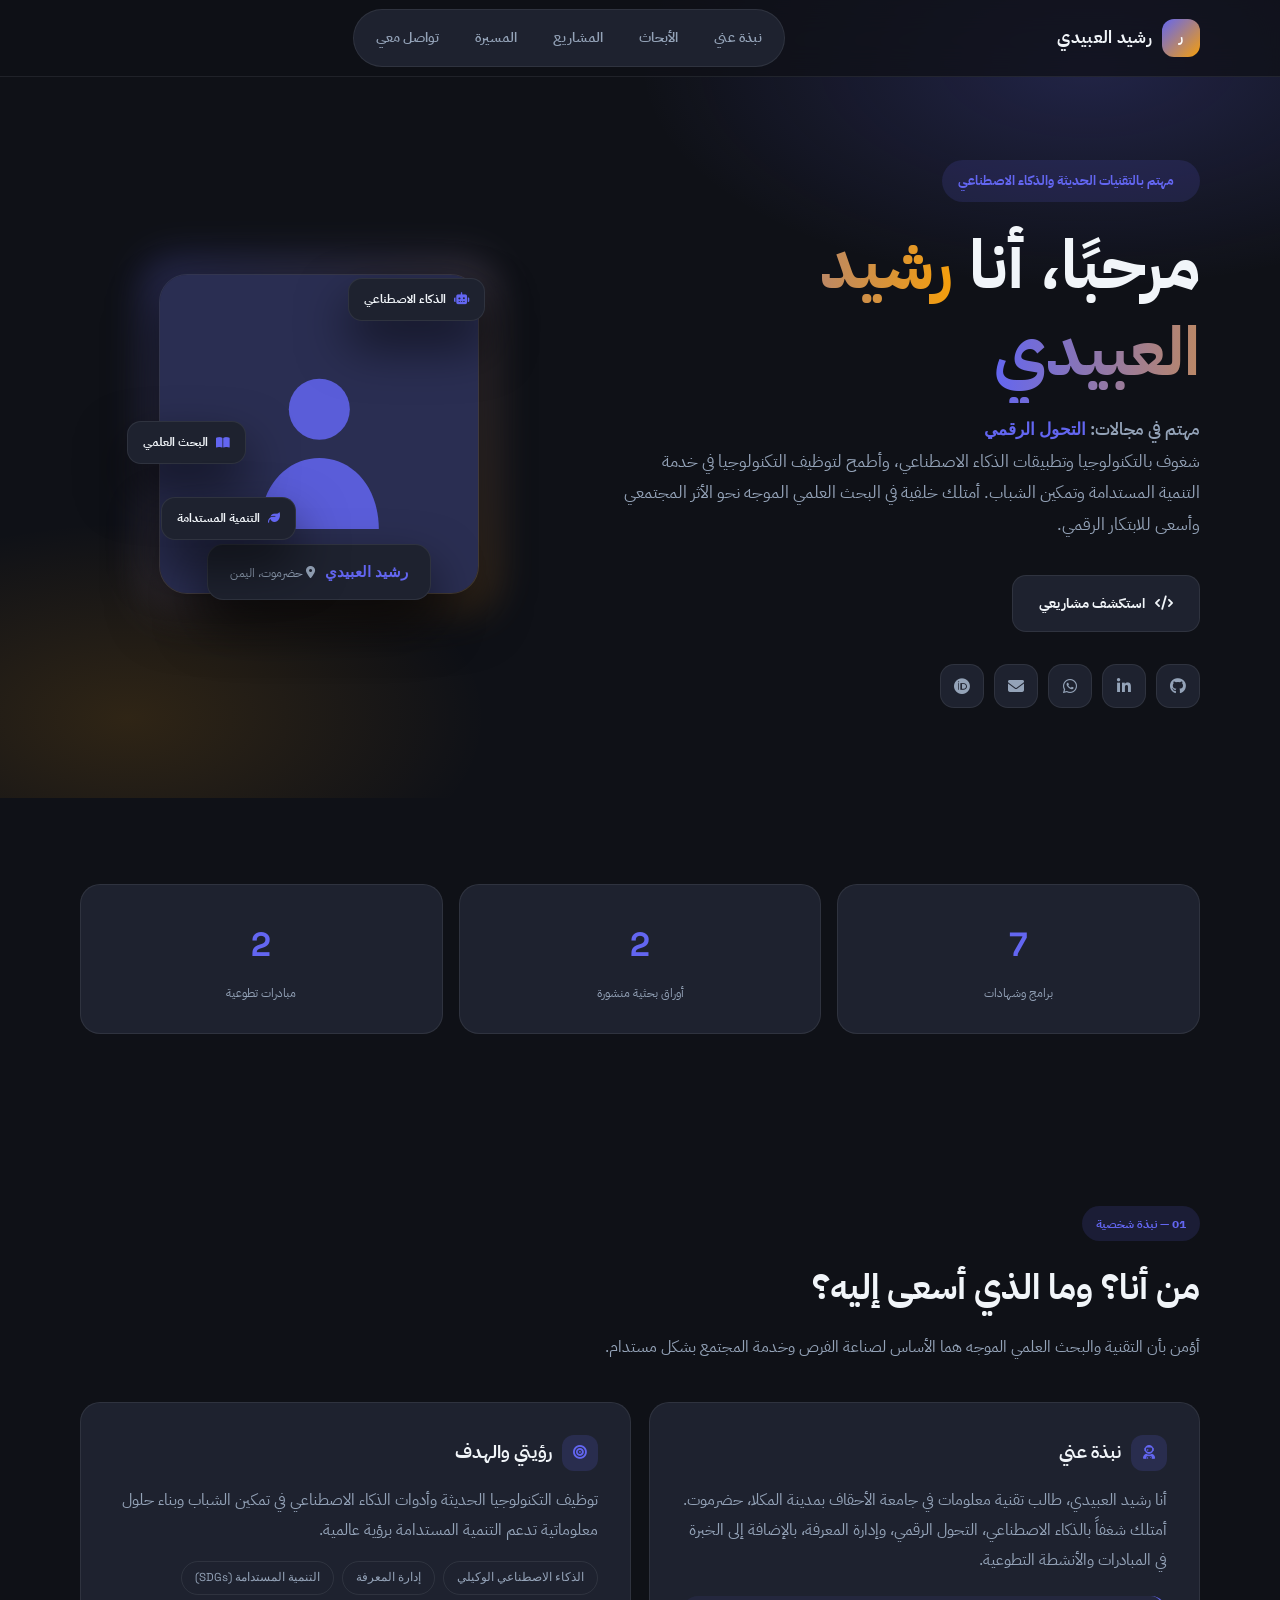
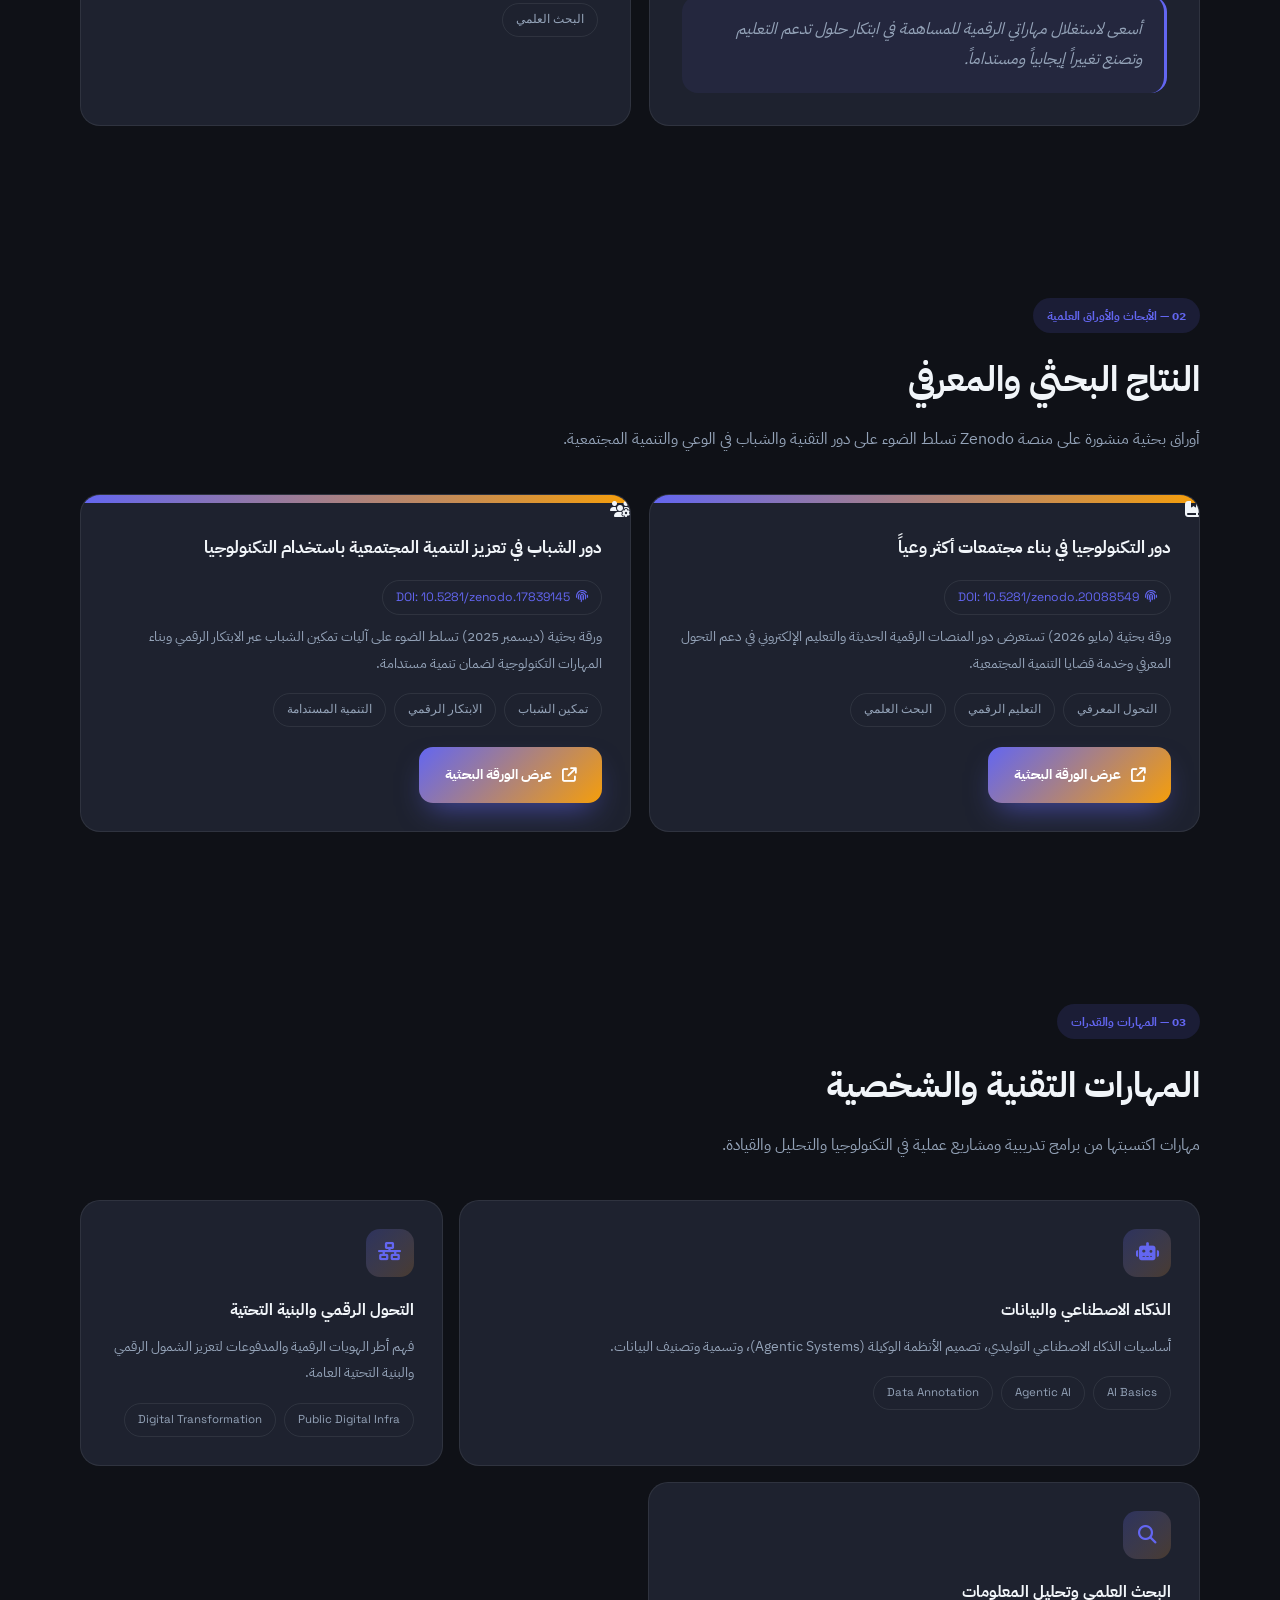
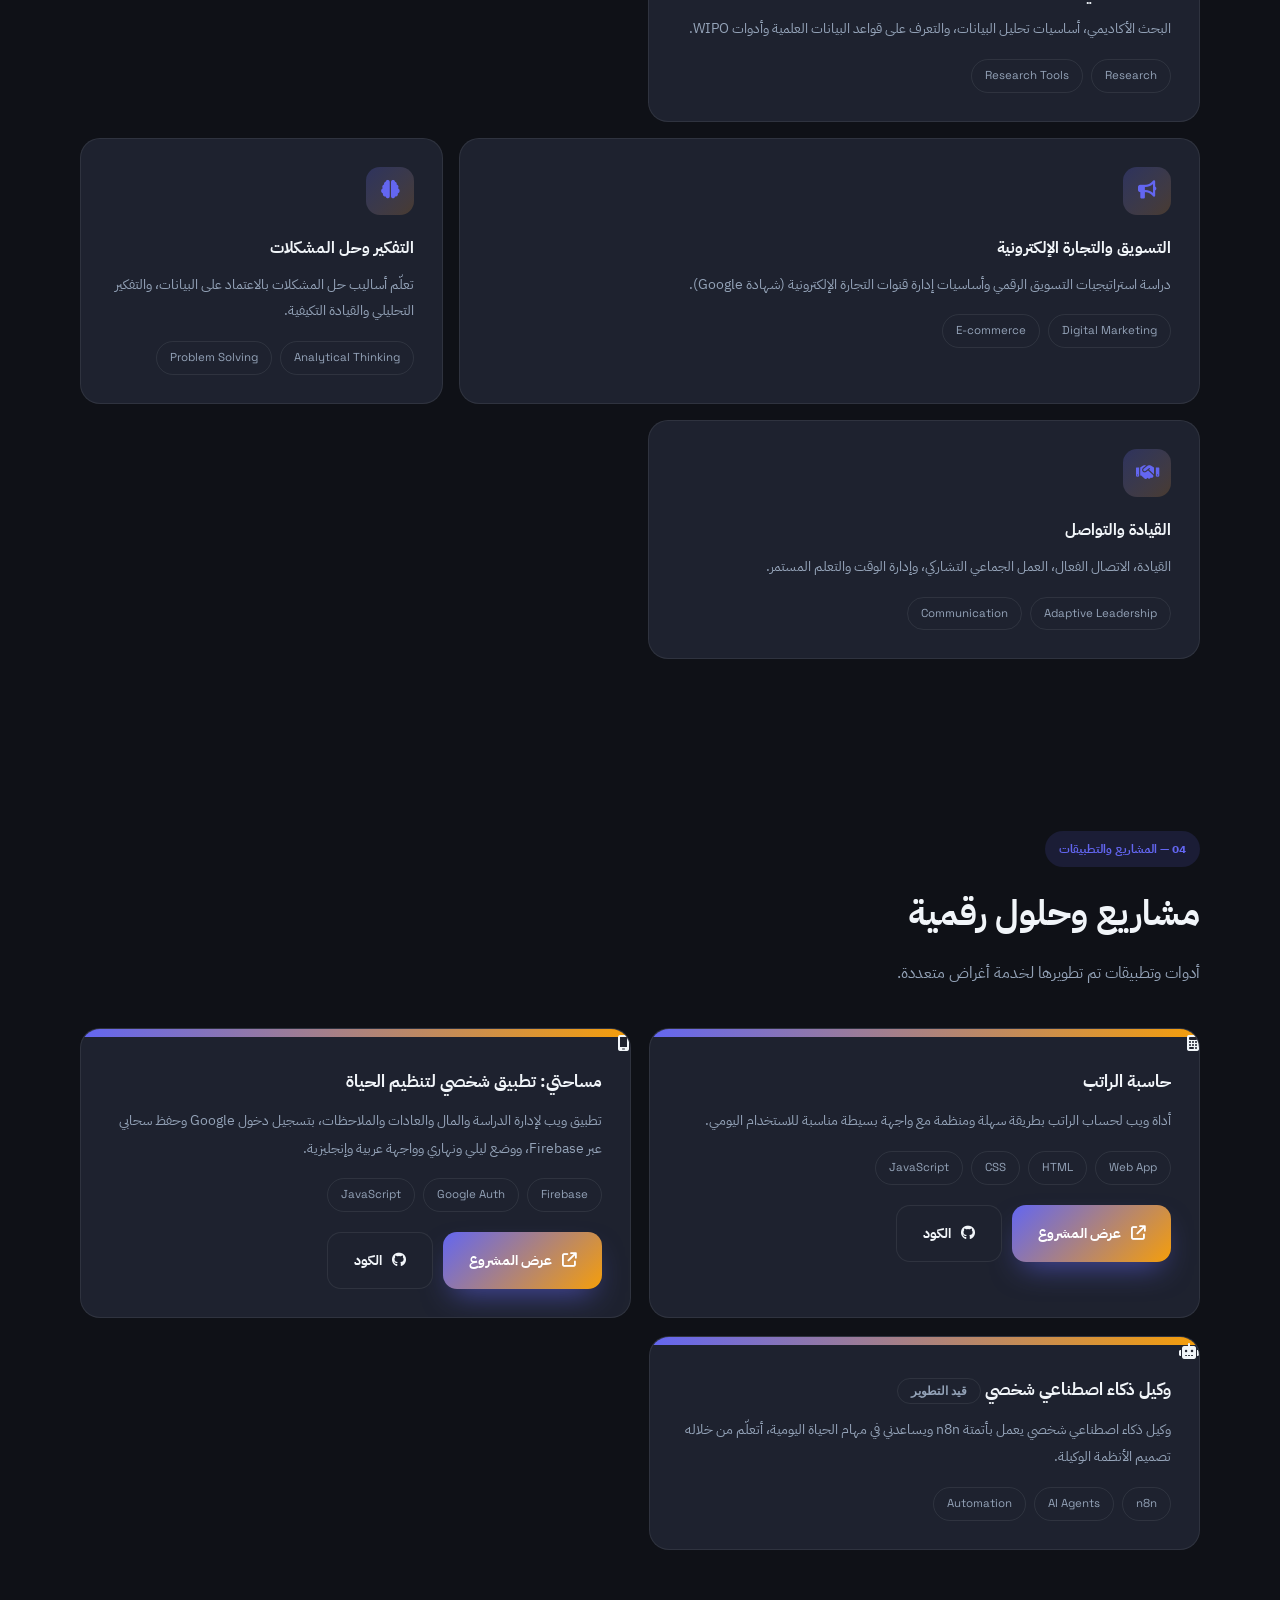
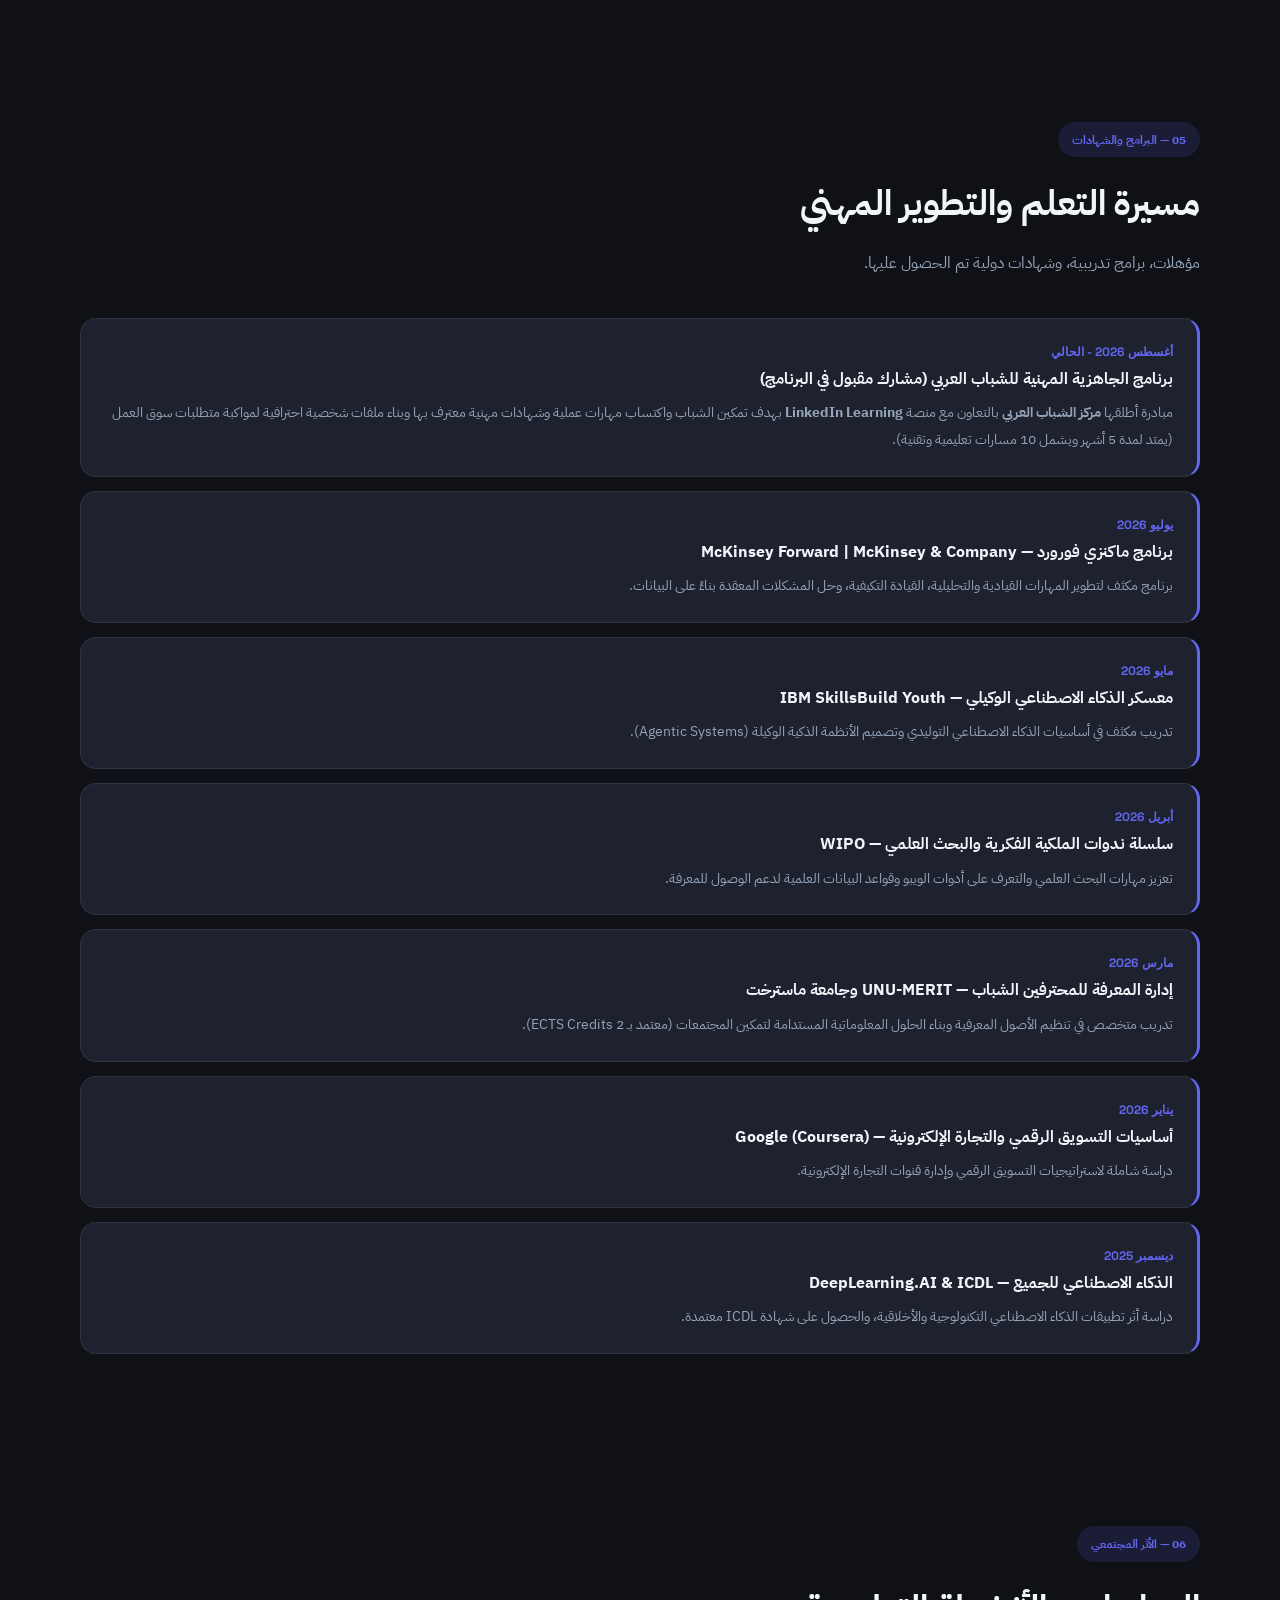
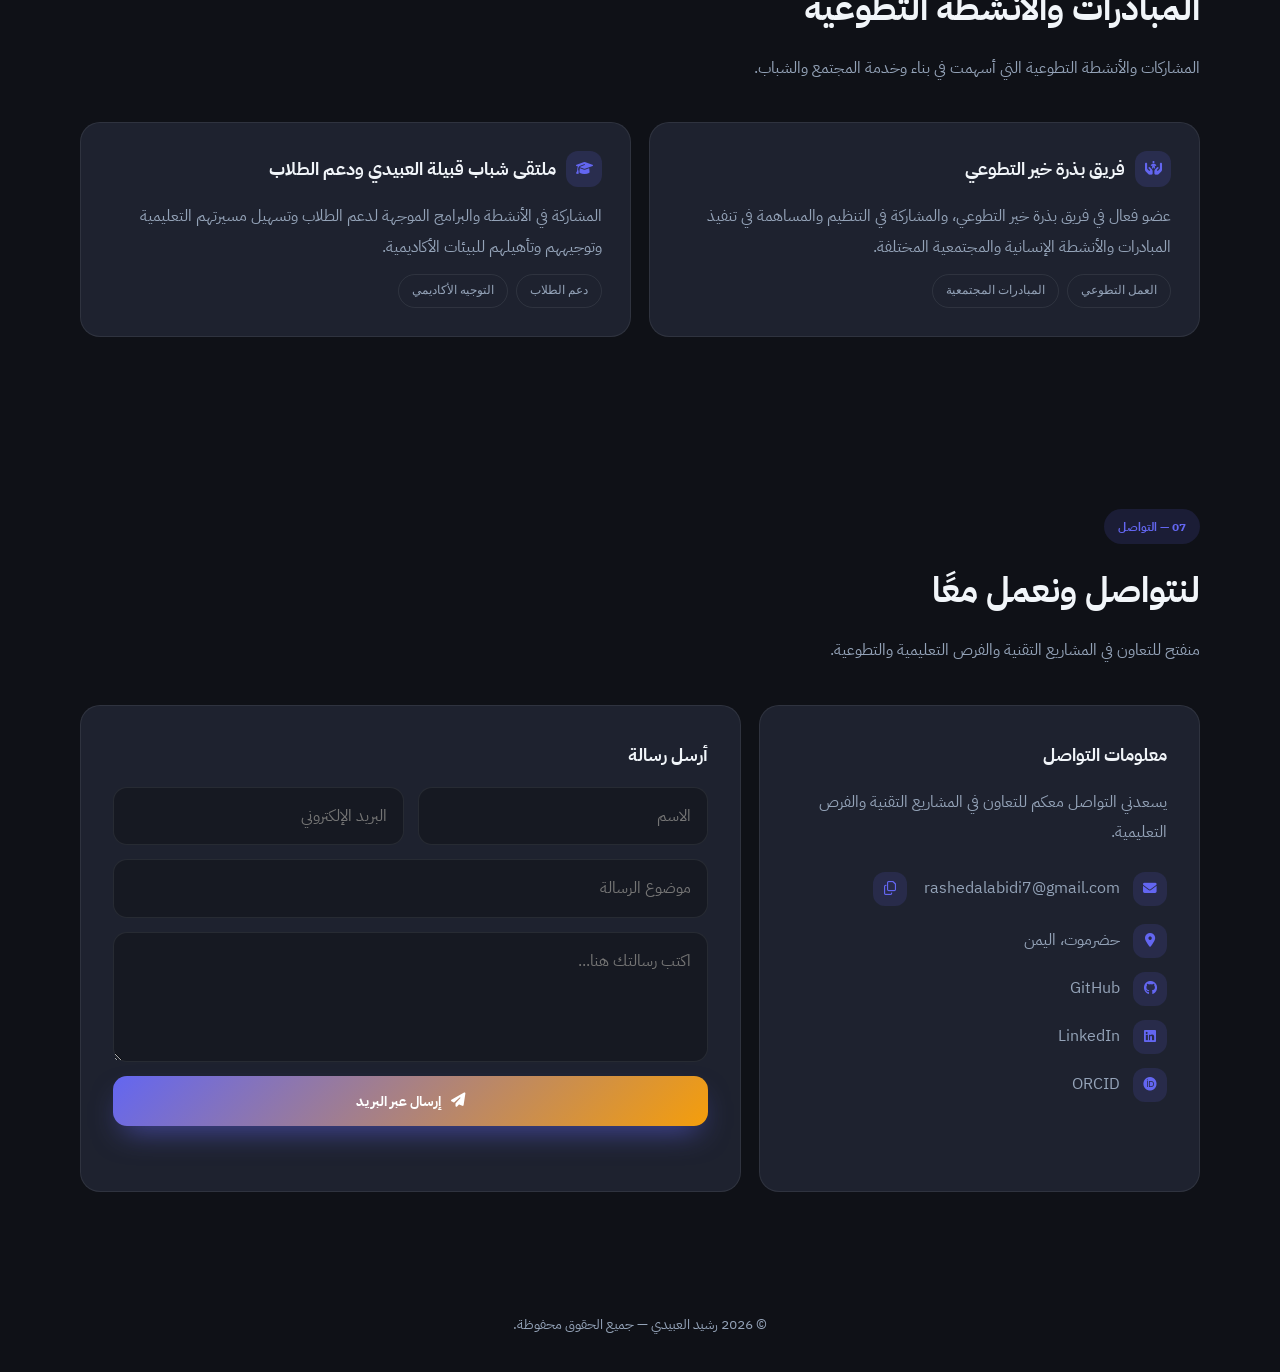
==== commit 9ec7048f: "Refactor CSS variables in index.html Updated CSS variables for improved color scheme and shadow effe" ====
--- a/index.html
+++ b/index.html
@@ -26,17 +26,17 @@
 
   <style>
     :root {
-      --bg: #10161F;
-      --bg-soft: #151C27;
-      --ink: #F3EEE4;
-      --ink-dim: #9CA3AE;
-      --line: rgba(243, 238, 228, 0.09);
-      --card: #182029;
-      --accent: #CC7A52;
-      --accent-2: #4FB3C7;
-      --on-accent: #10161F;
-      --shadow: 0 24px 50px rgba(0, 0, 0, 0.5);
-      --r: 20px;
+  --bg: #0F1117;
+  --bg-soft: #161922;
+  --ink: #F1F5F9;
+  --ink-dim: #94A3B8;
+  --line: rgba(241, 245, 249, 0.08);
+  --card: #1E222F;
+  --accent: #6366F1; /* نيلي ملكي */
+  --accent-2: #F59E0B; /* برتقالي دافئ خفيف */
+  --on-accent: #0F1117;
+  --shadow: 0 24px 50px rgba(0, 0, 0, 0.6);
+  --r: 20px;
     }
 
     * { box-sizing: border-box; margin: 0; padding: 0; }
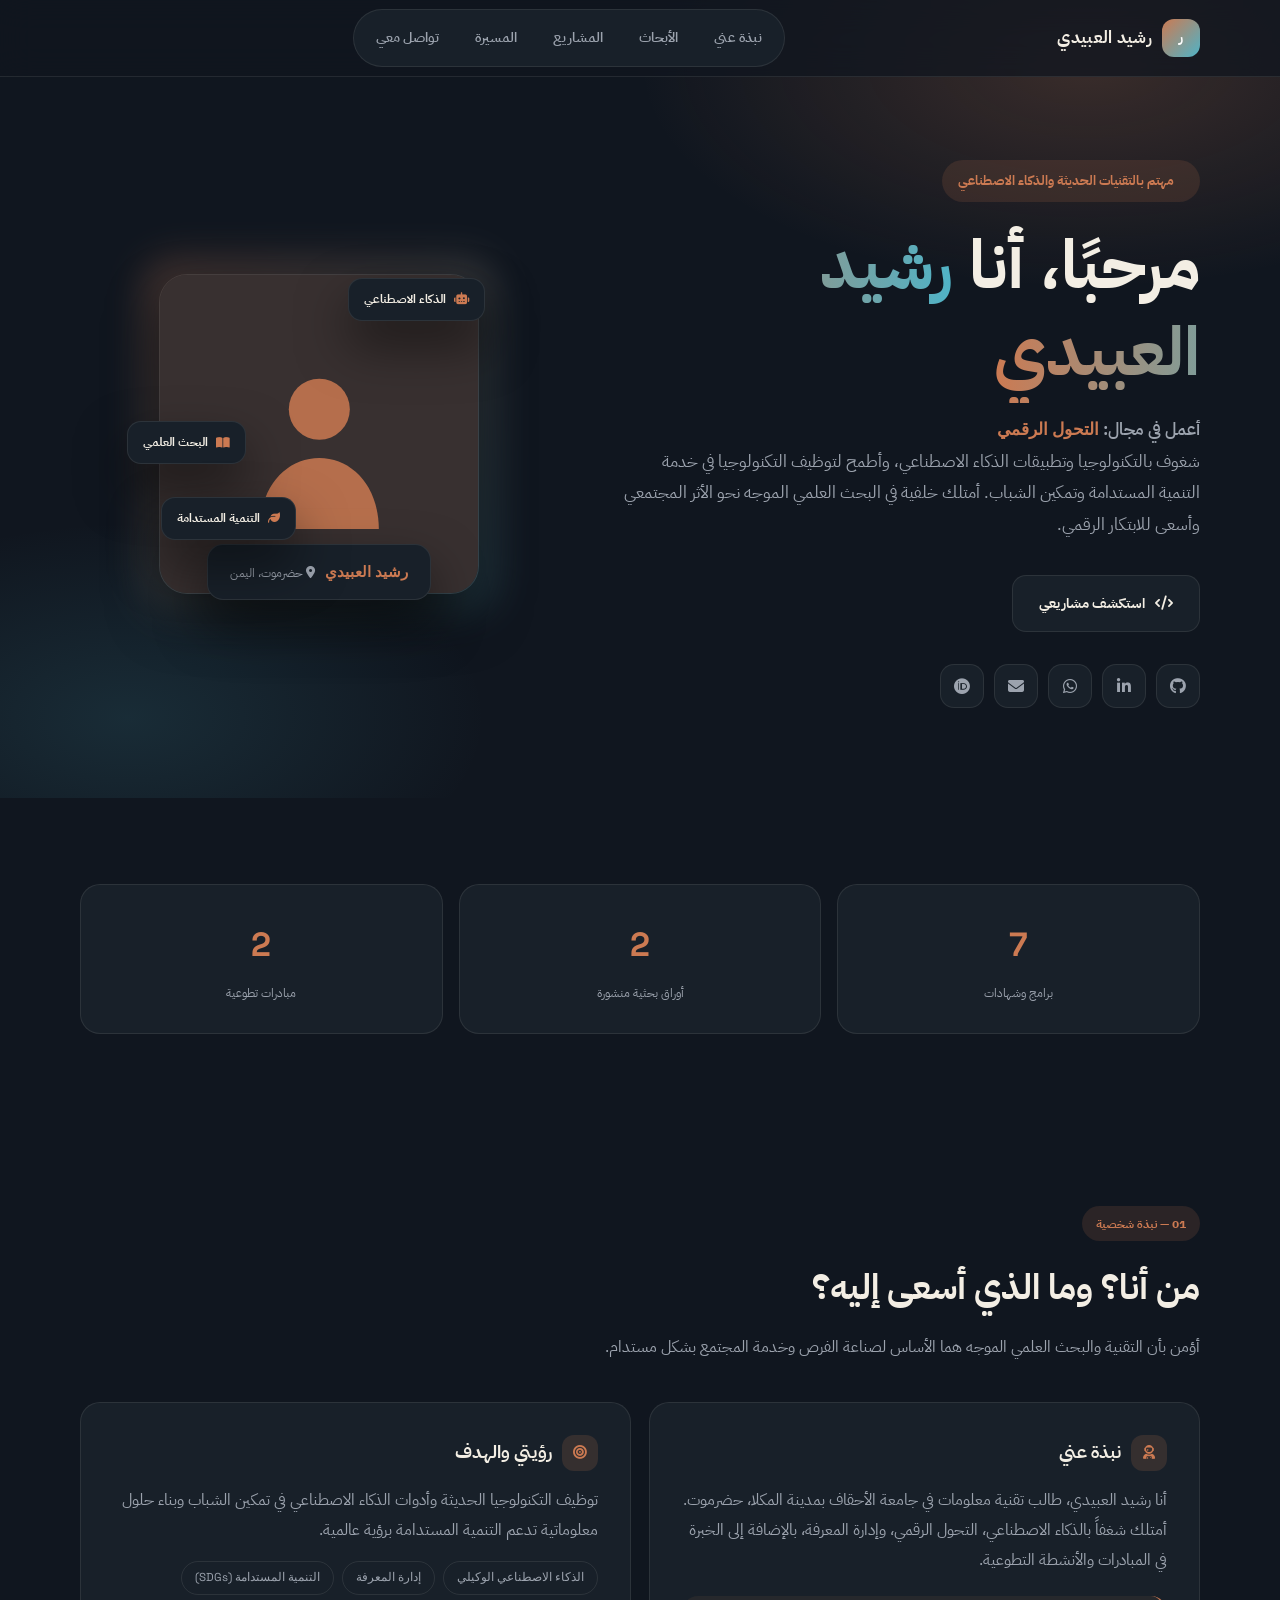
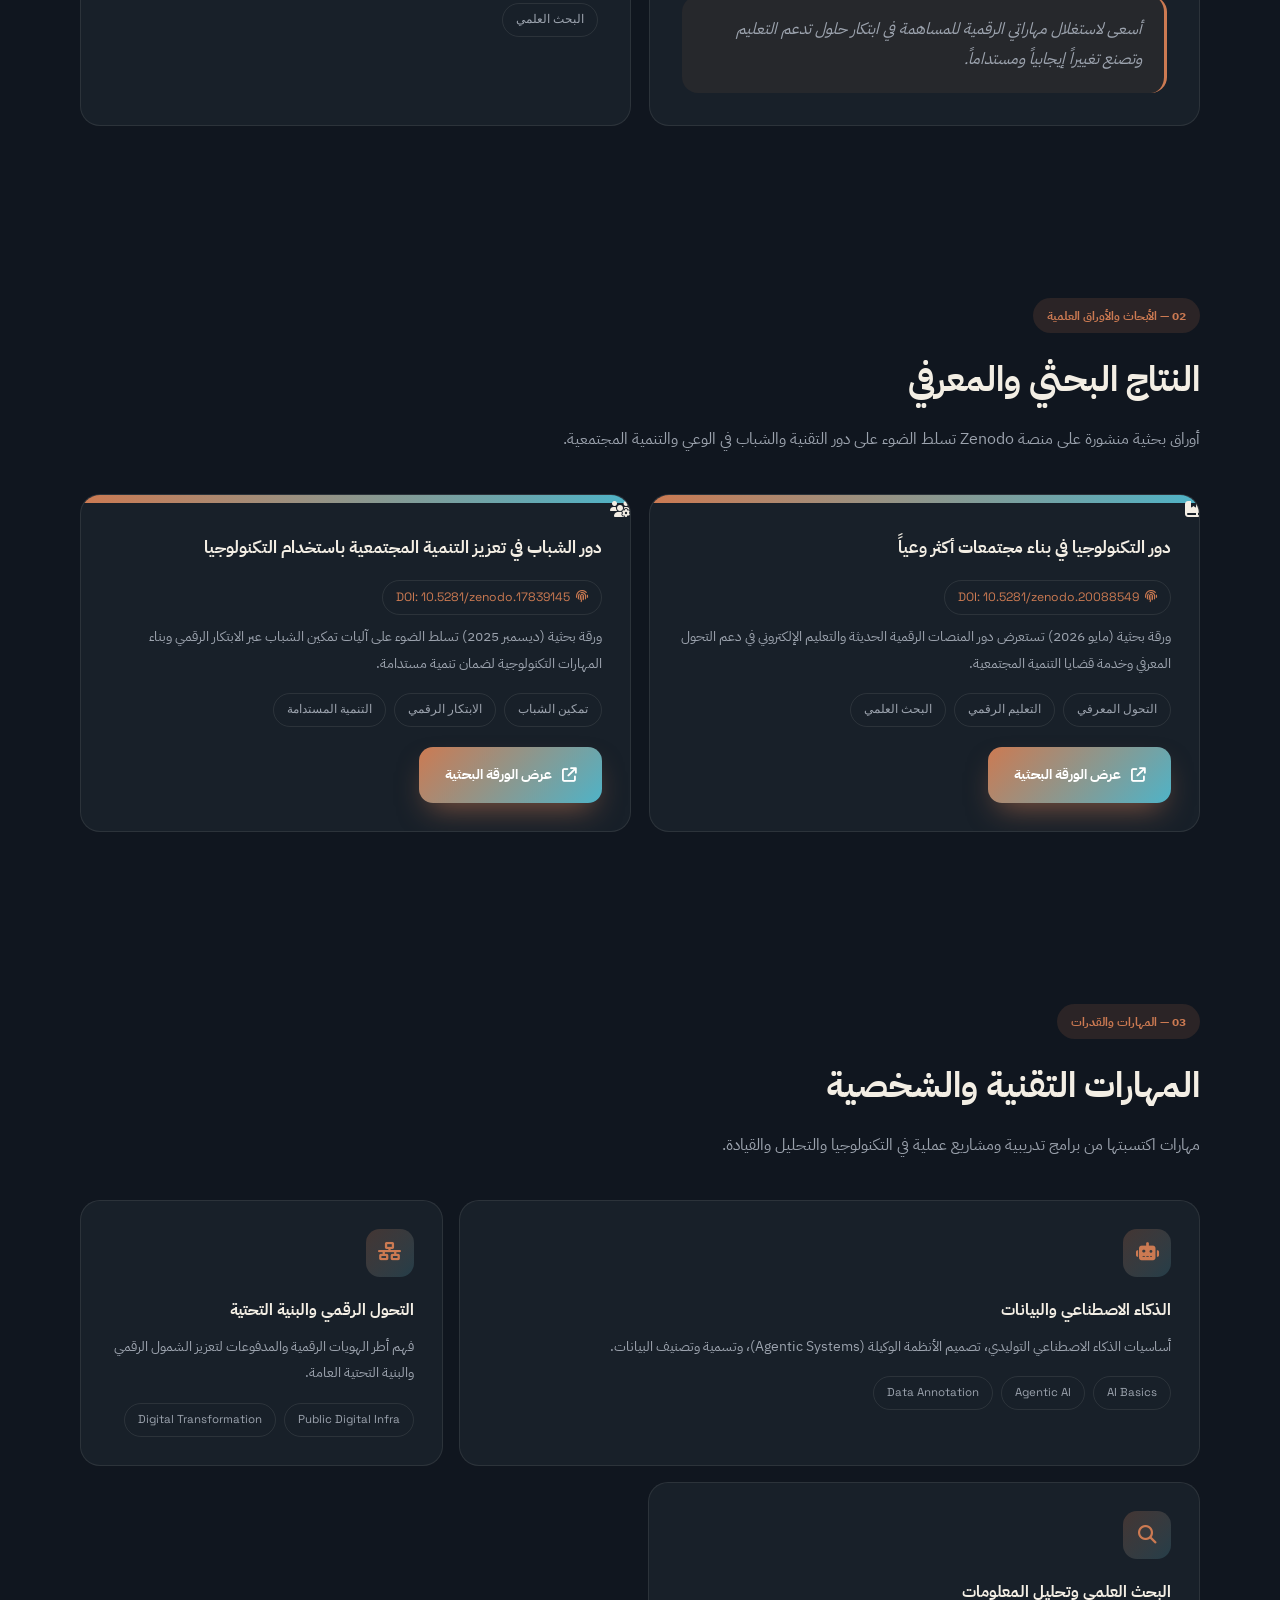
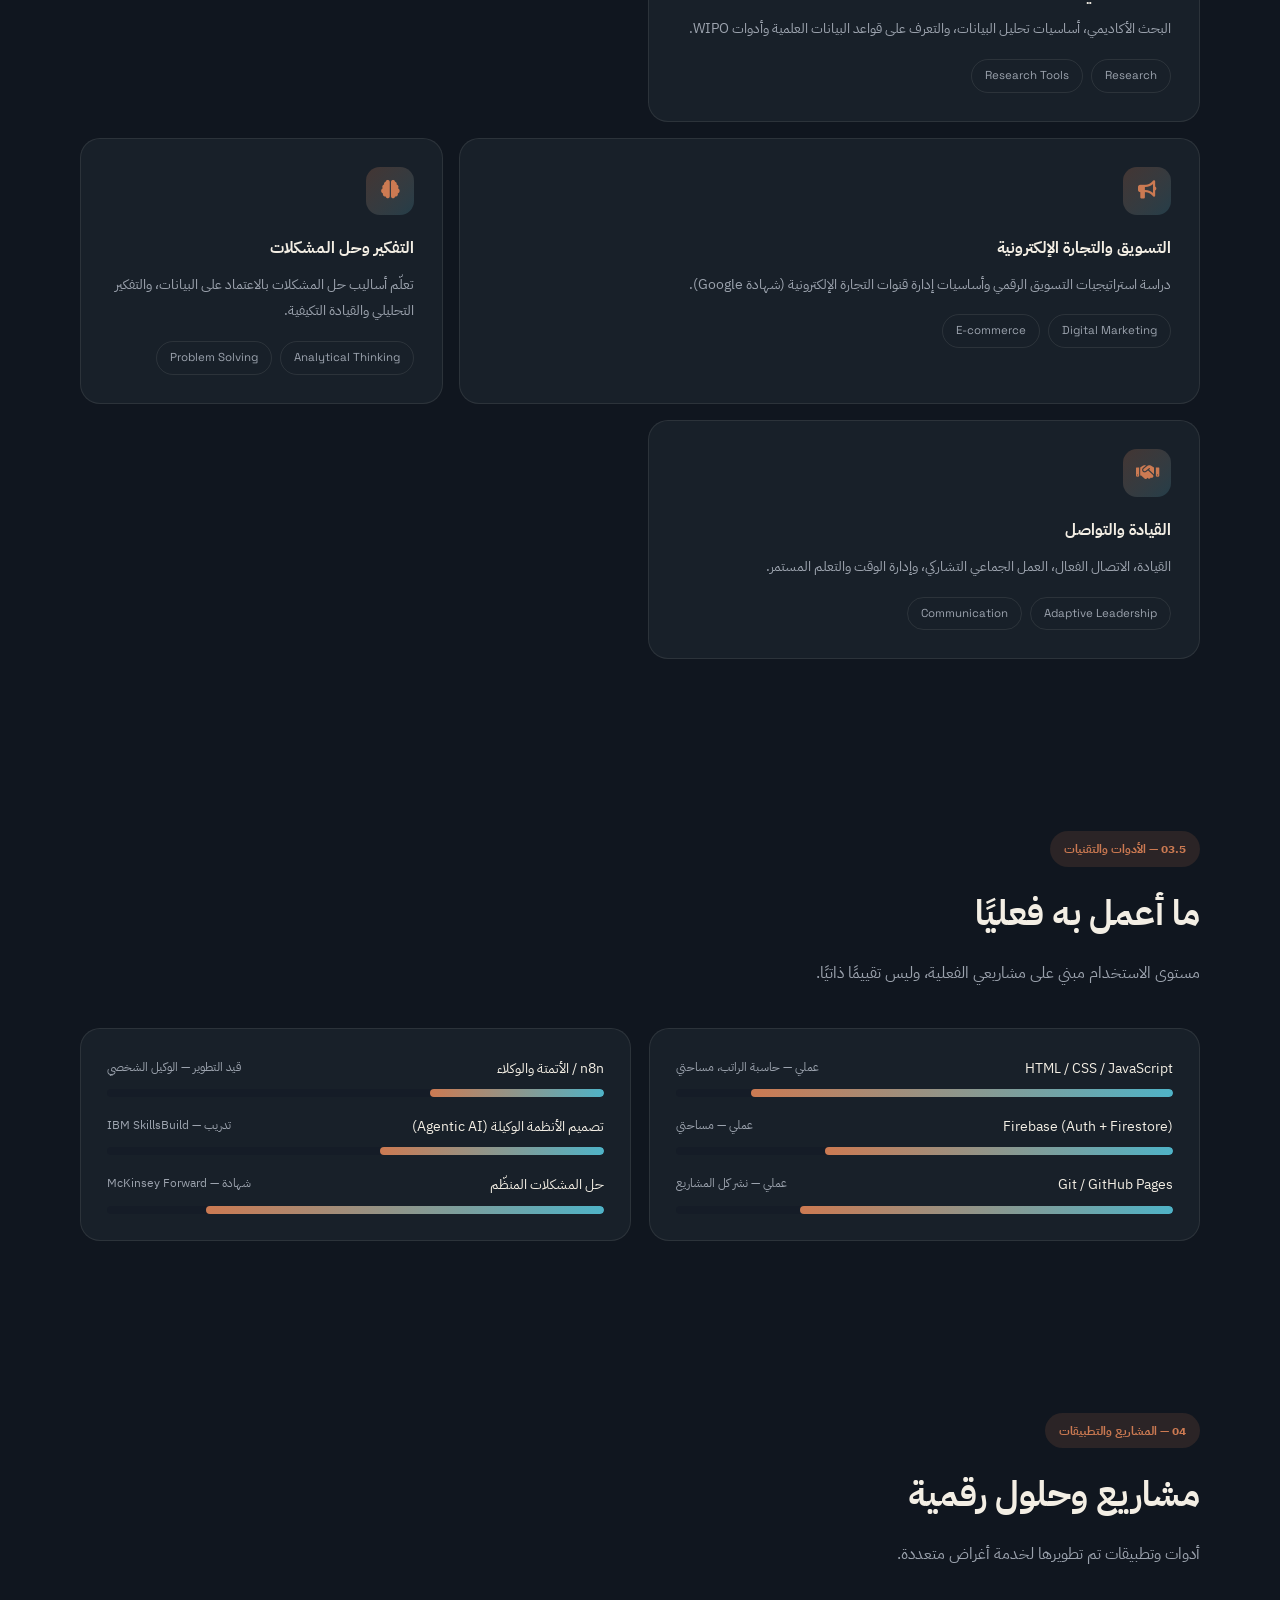
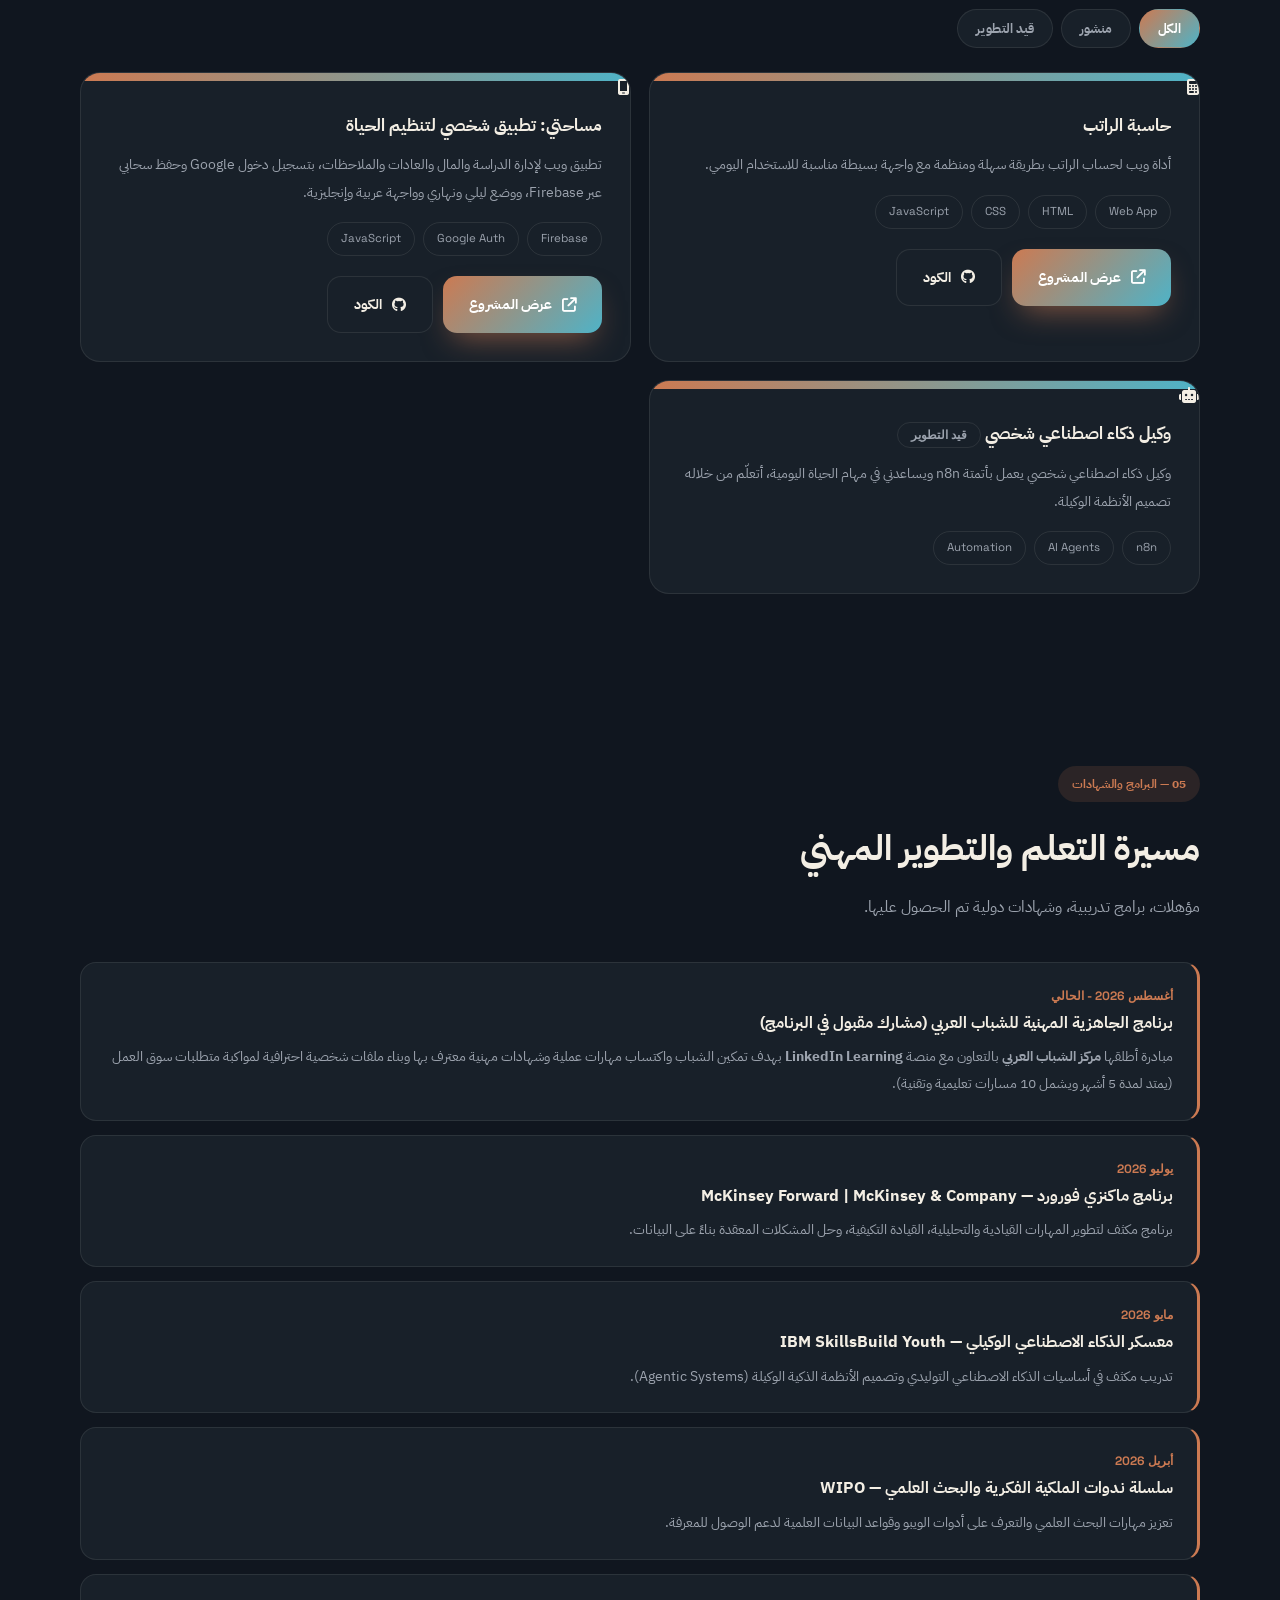
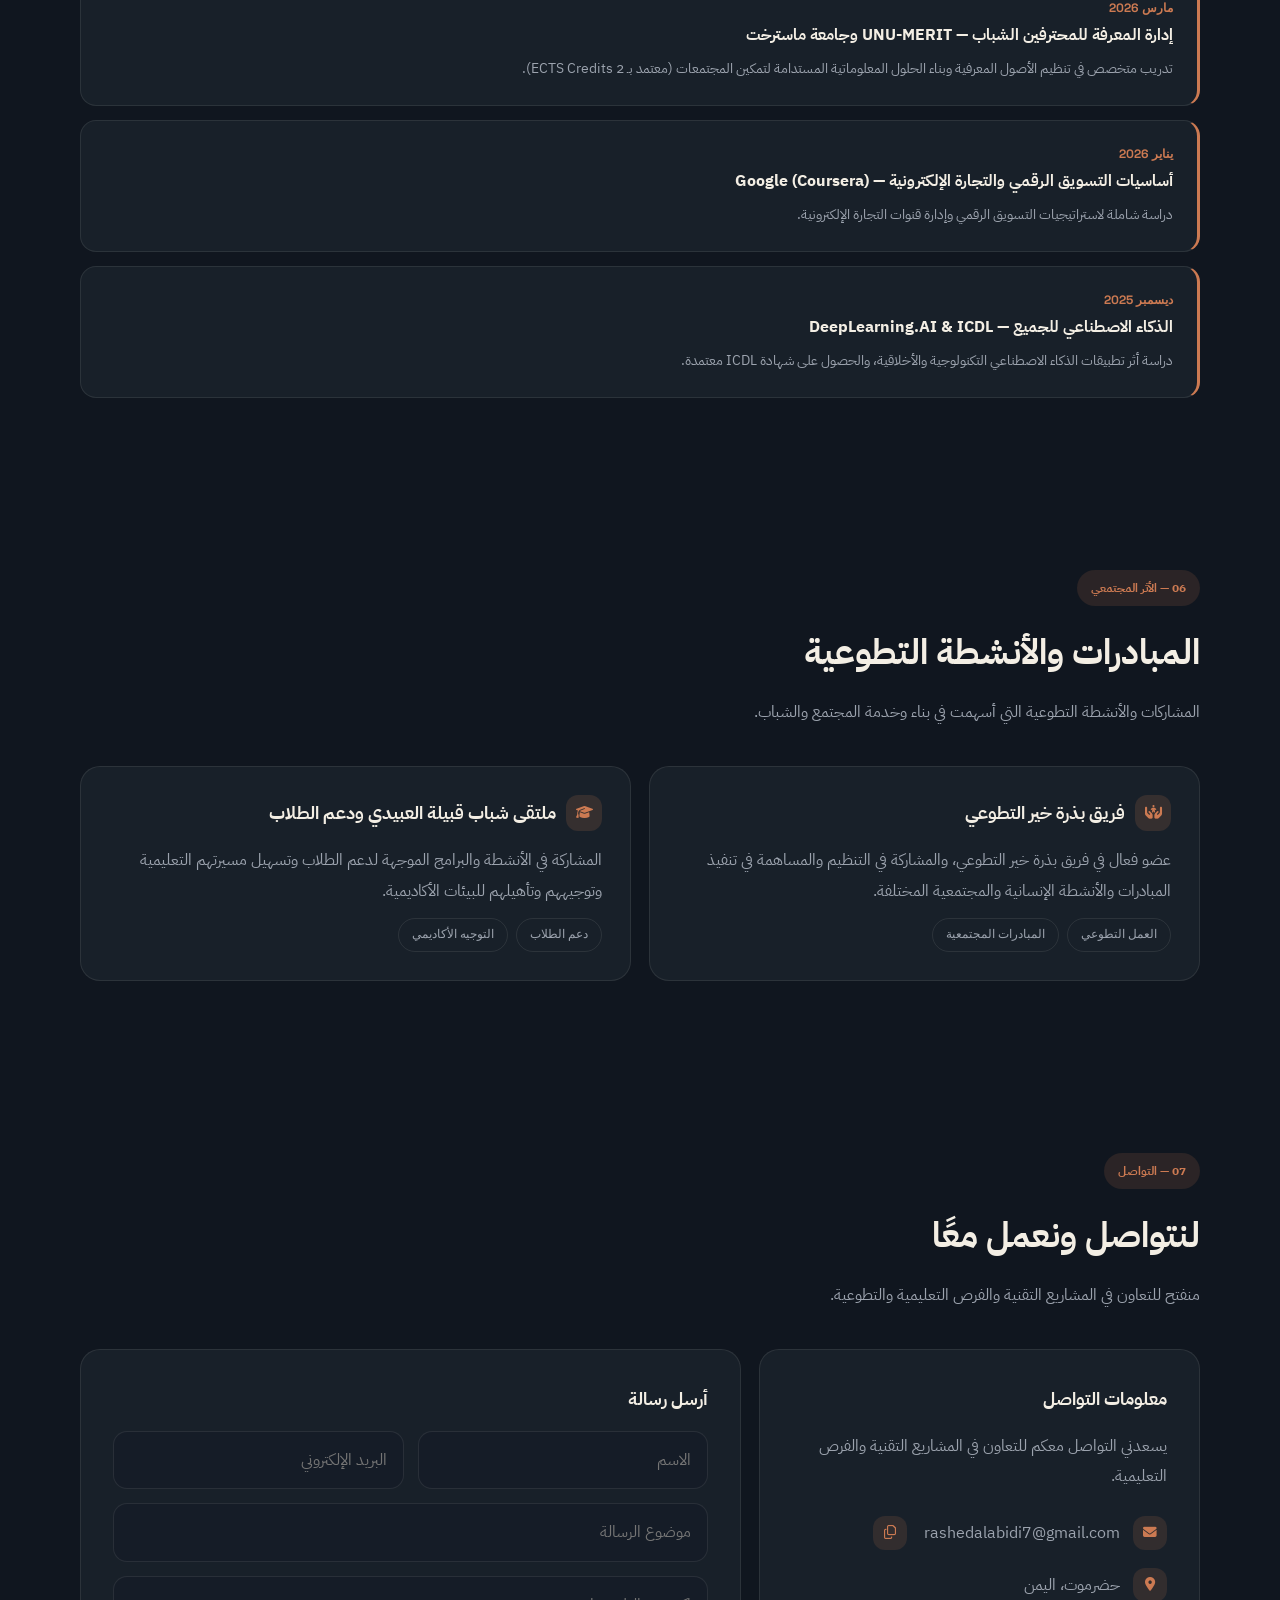
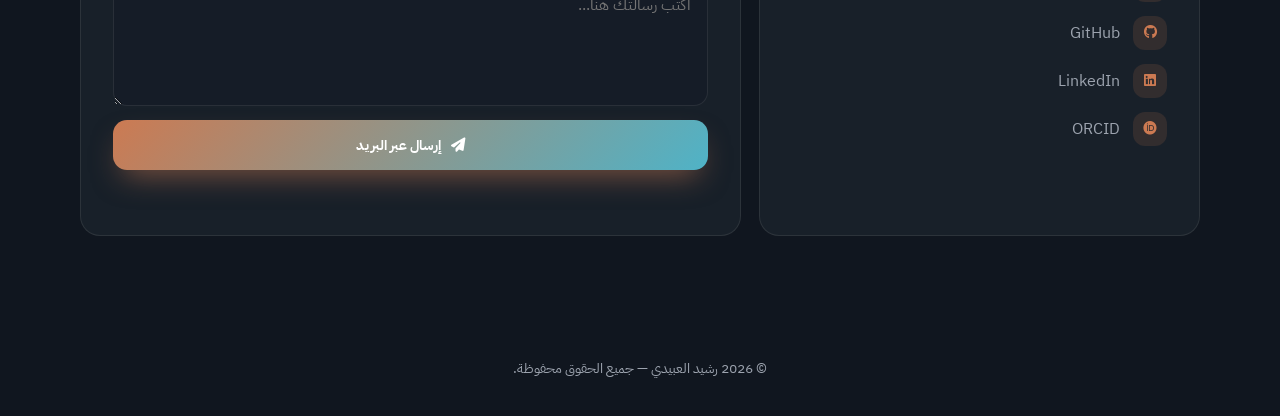
==== commit 504458eb: "Rename index-23.html to index.html" ====
--- a/index.html
+++ b/index.html
@@ -26,17 +26,17 @@
 
   <style>
     :root {
-  --bg: #0F1117;
-  --bg-soft: #161922;
-  --ink: #F1F5F9;
-  --ink-dim: #94A3B8;
-  --line: rgba(241, 245, 249, 0.08);
-  --card: #1E222F;
-  --accent: #6366F1; /* نيلي ملكي */
-  --accent-2: #F59E0B; /* برتقالي دافئ خفيف */
-  --on-accent: #0F1117;
-  --shadow: 0 24px 50px rgba(0, 0, 0, 0.6);
-  --r: 20px;
+      --bg: #10161F;
+      --bg-soft: #151C27;
+      --ink: #F3EEE4;
+      --ink-dim: #9CA3AE;
+      --line: rgba(243, 238, 228, 0.09);
+      --card: #182029;
+      --accent: #CC7A52;
+      --accent-2: #4FB3C7;
+      --on-accent: #10161F;
+      --shadow: 0 24px 50px rgba(0, 0, 0, 0.5);
+      --r: 20px;
     }
 
     * { box-sizing: border-box; margin: 0; padding: 0; }
@@ -128,6 +128,18 @@
     .quote { position: relative; margin-top: 20px; color: var(--ink); font-style: italic; padding: 18px 22px; background: color-mix(in srgb, var(--accent) 8%, transparent); border-radius: 16px; border-inline-start: 3px solid var(--accent); }
 
     /* bento skills grid */
+    .skillbars { display: grid; grid-template-columns: 1fr 1fr; gap: 18px; }
+    .skillbar-card { background: var(--card); border: 1px solid var(--line); border-radius: var(--r); padding: 26px; }
+    .skillrow { margin-bottom: 16px; }
+    .skillrow:last-child { margin-bottom: 0; }
+    .skillrow .top { display: flex; justify-content: space-between; font-size: .9rem; margin-bottom: 7px; }
+    .skillrow .meta { color: var(--ink-dim); font-size: .78rem; }
+    .skillbar-track { height: 8px; background: var(--bg-soft); border-radius: 999px; overflow: hidden; }
+    .skillbar-fill { display: block; height: 100%; background: linear-gradient(90deg, var(--accent), var(--accent-2)); border-radius: 999px; }
+    .proj-filters { display: flex; gap: 8px; flex-wrap: wrap; margin-bottom: 24px; }
+    .proj-filter { background: var(--card); border: 1px solid var(--line); border-radius: 999px; padding: 8px 18px; font-size: .84rem; font-weight: 700; color: var(--ink-dim); cursor: pointer; font-family: inherit; }
+    .proj-filter.active { color: #fff; background: linear-gradient(135deg, var(--accent), var(--accent-2)); border-color: transparent; }
+    .project.hide { display: none; }
     .skills-grid { display: grid; grid-template-columns: repeat(6, 1fr); gap: 16px; }
     .skill-card { padding: 28px; background: var(--card); border: 1px solid var(--line); border-radius: var(--r); transition: .25s; grid-column: span 3; }
     .skill-card:nth-child(1), .skill-card:nth-child(4) { grid-column: span 4; }
@@ -245,7 +257,7 @@
         <div class="reveal">
           <div class="eyebrow"><span></span> مهتم بالتقنيات الحديثة والذكاء الاصطناعي</div>
           <h1>مرحبًا، أنا <span class="gradient-text">رشيد العبيدي</span></h1>
-          <p class="roles">مهتم في مجالات: <b id="role"></b></p>
+          <p class="roles">أعمل في مجال: <b id="role"></b></p>
           <p>
             شغوف بالتكنولوجيا وتطبيقات الذكاء الاصطناعي، وأطمح لتوظيف التكنولوجيا في خدمة التنمية المستدامة وتمكين الشباب. أمتلك خلفية في البحث العلمي الموجه نحو الأثر المجتمعي وأسعى للابتكار الرقمي.
           </p>
@@ -425,6 +437,47 @@
       </div>
     </section>
 
+    <section id="tools">
+      <div class="container">
+        <div class="section-head reveal">
+          <div class="section-kicker">03.5 — الأدوات والتقنيات</div>
+          <h2 class="section-title">ما أعمل به فعليًا</h2>
+          <p class="section-desc">مستوى الاستخدام مبني على مشاريعي الفعلية، وليس تقييمًا ذاتيًا.</p>
+        </div>
+
+        <div class="skillbars">
+          <div class="skillbar-card reveal">
+            <div class="skillrow">
+              <div class="top"><span>HTML / CSS / JavaScript</span><span class="meta">عملي — حاسبة الراتب، مساحتي</span></div>
+              <div class="skillbar-track"><span class="skillbar-fill" style="width:85%"></span></div>
+            </div>
+            <div class="skillrow">
+              <div class="top"><span>Firebase (Auth + Firestore)</span><span class="meta">عملي — مساحتي</span></div>
+              <div class="skillbar-track"><span class="skillbar-fill" style="width:70%"></span></div>
+            </div>
+            <div class="skillrow">
+              <div class="top"><span>Git / GitHub Pages</span><span class="meta">عملي — نشر كل المشاريع</span></div>
+              <div class="skillbar-track"><span class="skillbar-fill" style="width:75%"></span></div>
+            </div>
+          </div>
+          <div class="skillbar-card reveal">
+            <div class="skillrow">
+              <div class="top"><span>n8n / الأتمتة والوكلاء</span><span class="meta">قيد التطوير — الوكيل الشخصي</span></div>
+              <div class="skillbar-track"><span class="skillbar-fill" style="width:35%"></span></div>
+            </div>
+            <div class="skillrow">
+              <div class="top"><span>تصميم الأنظمة الوكيلة (Agentic AI)</span><span class="meta">تدريب — IBM SkillsBuild</span></div>
+              <div class="skillbar-track"><span class="skillbar-fill" style="width:45%"></span></div>
+            </div>
+            <div class="skillrow">
+              <div class="top"><span>حل المشكلات المنظّم</span><span class="meta">شهادة — McKinsey Forward</span></div>
+              <div class="skillbar-track"><span class="skillbar-fill" style="width:80%"></span></div>
+            </div>
+          </div>
+        </div>
+      </div>
+    </section>
+
     <section id="projects">
       <div class="container">
         <div class="section-head reveal">
@@ -433,8 +486,14 @@
           <p class="section-desc">أدوات وتطبيقات تم تطويرها لخدمة أغراض متعددة.</p>
         </div>
 
-        <div class="projects-grid">
-          <article class="project glass reveal">
+        <div class="proj-filters">
+          <button class="proj-filter active" data-pf="all">الكل</button>
+          <button class="proj-filter" data-pf="live">منشور</button>
+          <button class="proj-filter" data-pf="dev">قيد التطوير</button>
+        </div>
+
+        <div class="projects-grid" id="projGrid">
+          <article class="project glass reveal" data-status="live">
             <div class="project-top"><i class="fa-solid fa-calculator"></i></div>
             <div class="project-body">
               <h3>حاسبة الراتب</h3>
@@ -449,7 +508,7 @@
             </div>
           </article>
 
-          <article class="project glass reveal">
+          <article class="project glass reveal" data-status="live">
             <div class="project-top"><i class="fa-solid fa-mobile-screen"></i></div>
             <div class="project-body">
               <h3>مساحتي: تطبيق شخصي لتنظيم الحياة</h3>
@@ -462,7 +521,7 @@
             </div>
           </article>
 
-          <article class="project glass reveal">
+          <article class="project glass reveal" data-status="dev">
             <div class="project-top"><i class="fa-solid fa-robot"></i></div>
             <div class="project-body">
               <h3>وكيل ذكاء اصطناعي شخصي <span class="tag">قيد التطوير</span></h3>
@@ -723,6 +782,17 @@
 
     const cv = document.getElementById("cvBtn");
     fetch("cv.pdf", { method: "HEAD" }).then(r => { if (!r.ok) cv.style.display = "none"; }).catch(() => {});
+
+    document.querySelectorAll(".proj-filter").forEach(btn => {
+      btn.addEventListener("click", () => {
+        document.querySelectorAll(".proj-filter").forEach(b => b.classList.remove("active"));
+        btn.classList.add("active");
+        const f = btn.dataset.pf;
+        document.querySelectorAll("#projGrid .project").forEach(p => {
+          p.classList.toggle("hide", f !== "all" && p.dataset.status !== f);
+        });
+      });
+    });
   </script>
 </body>
 </html>
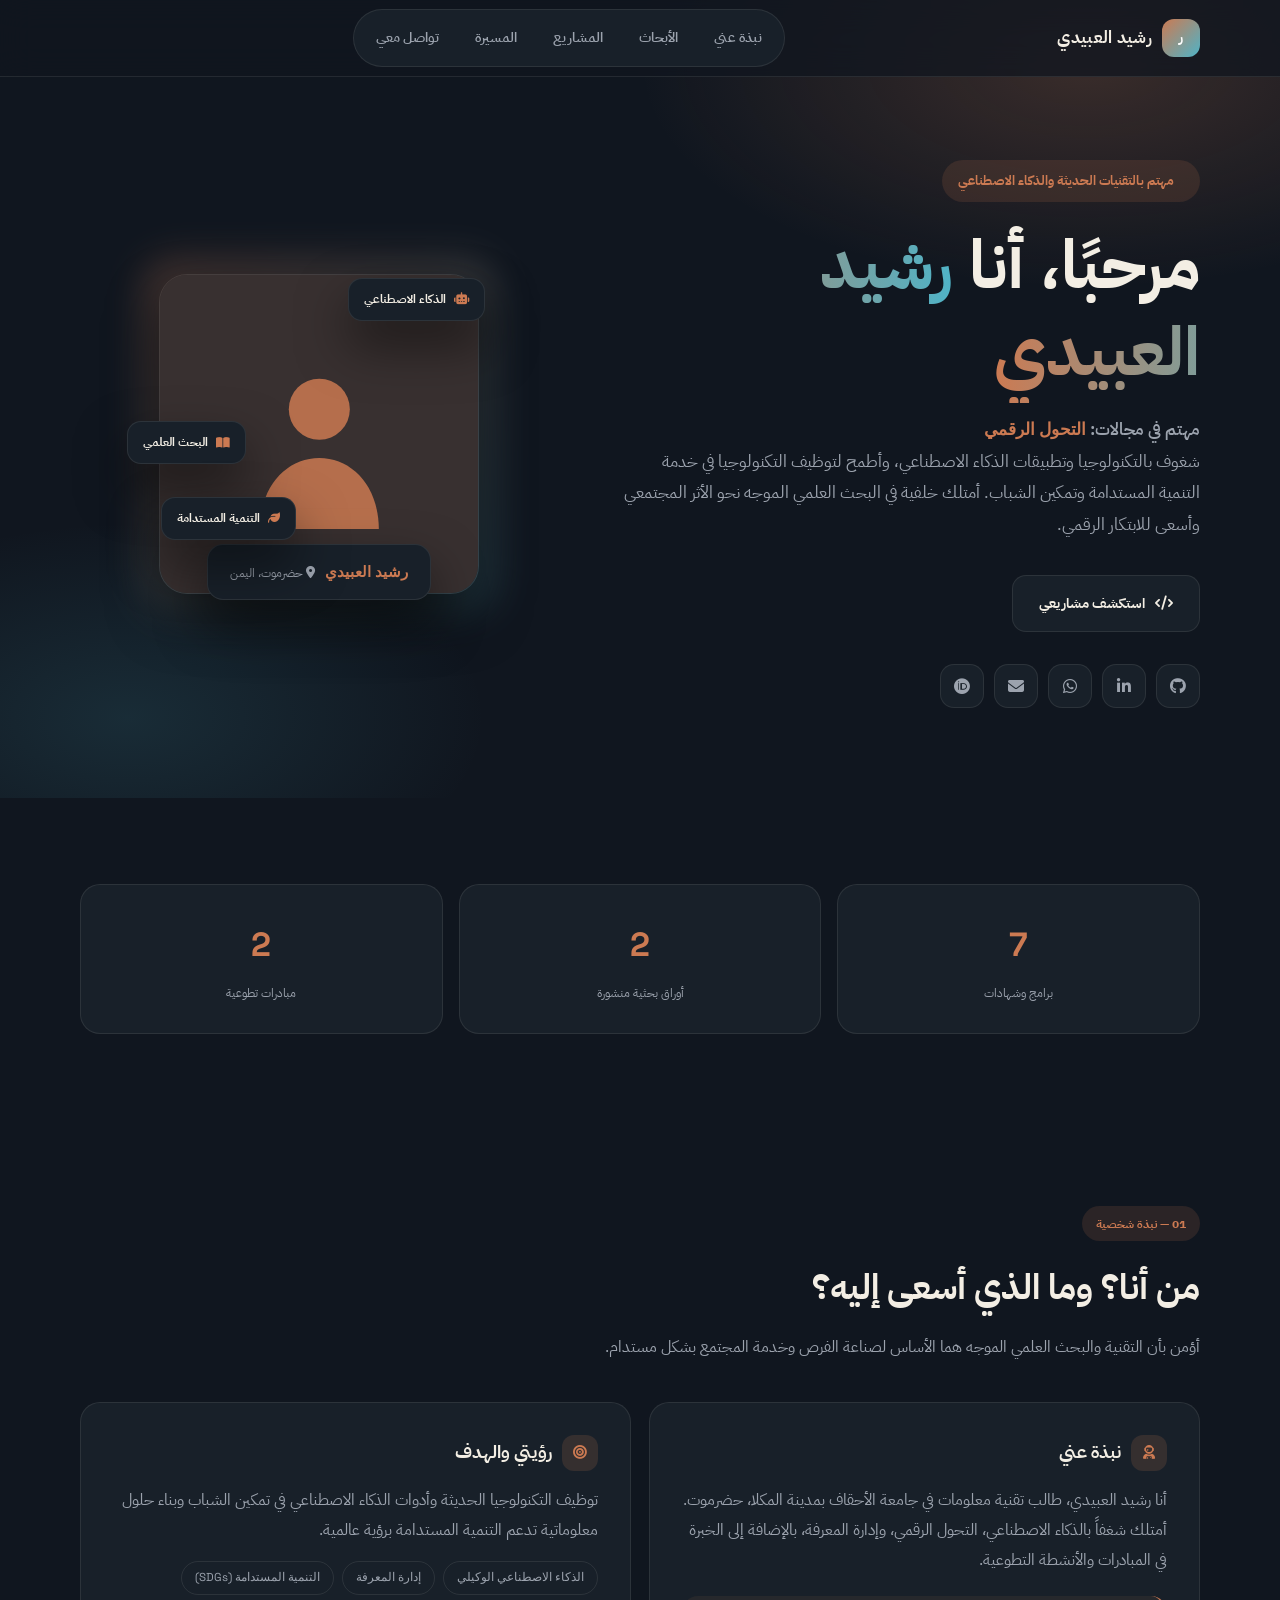
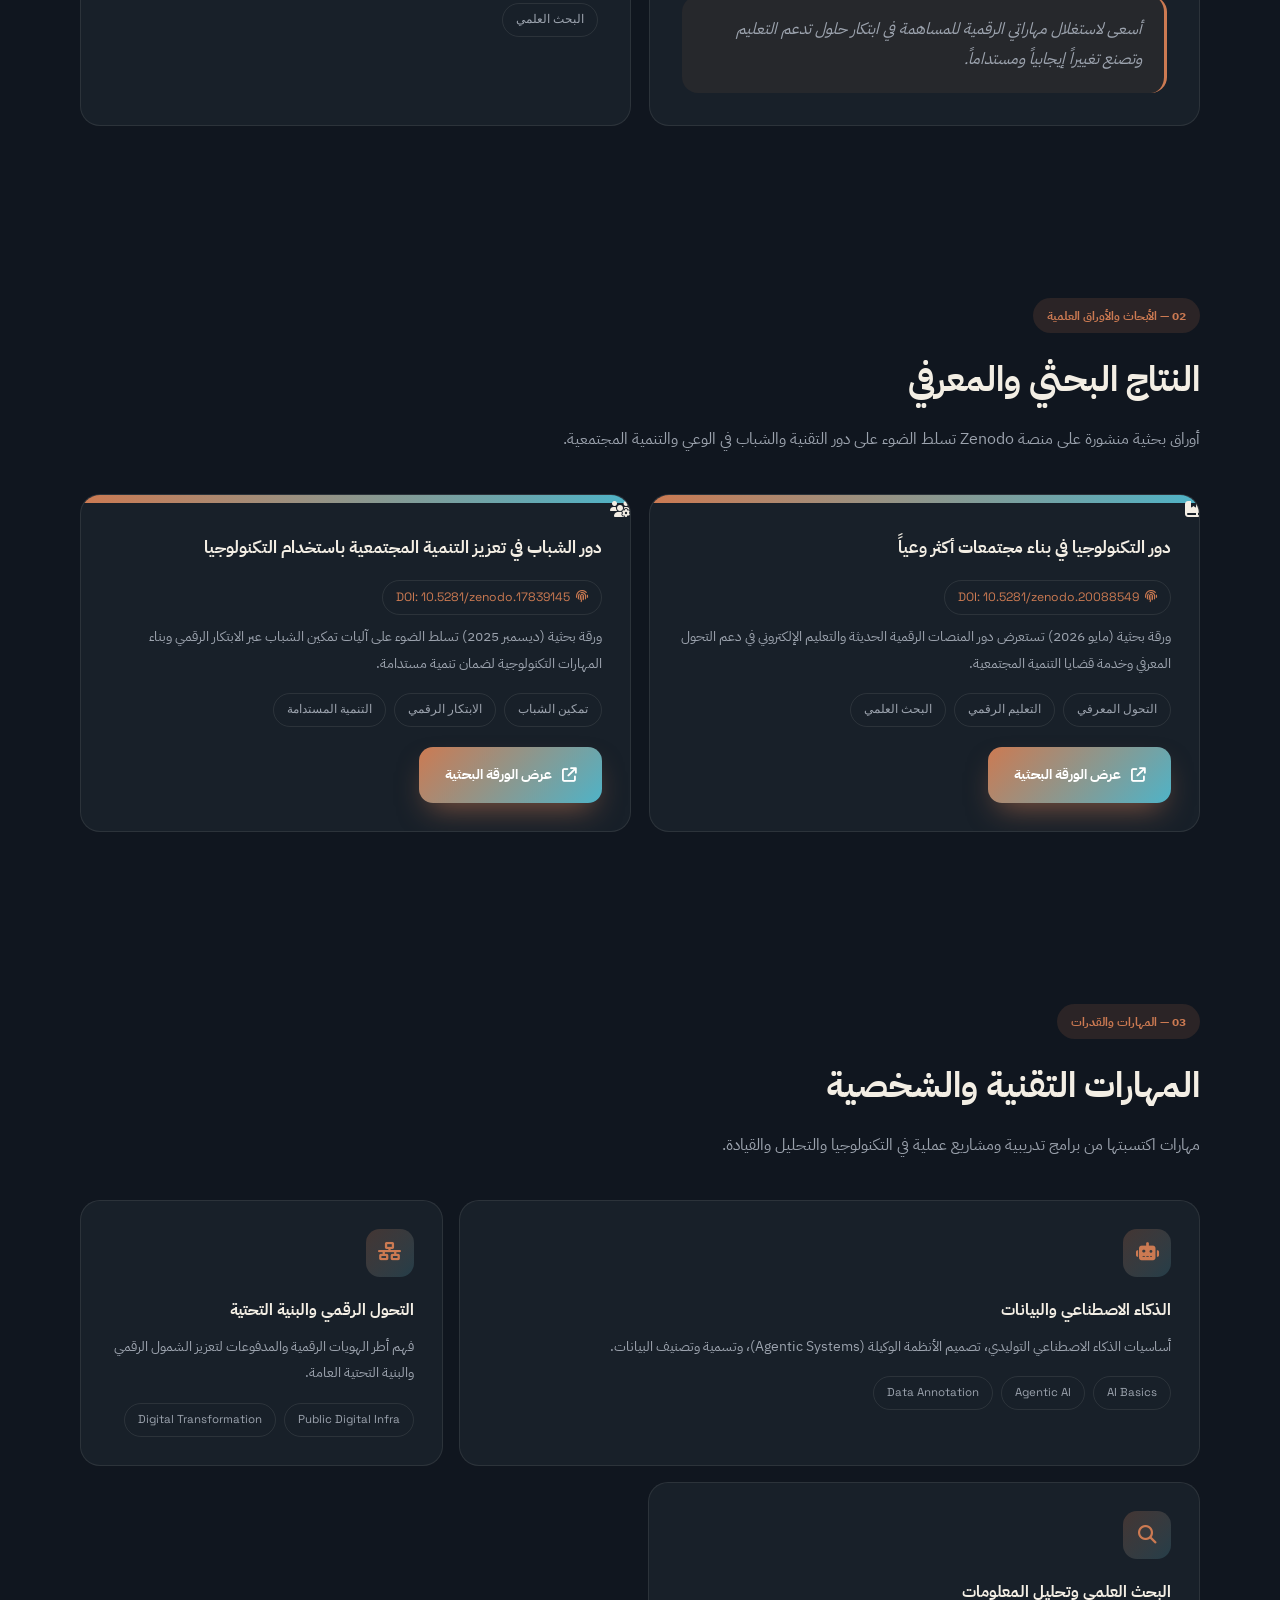
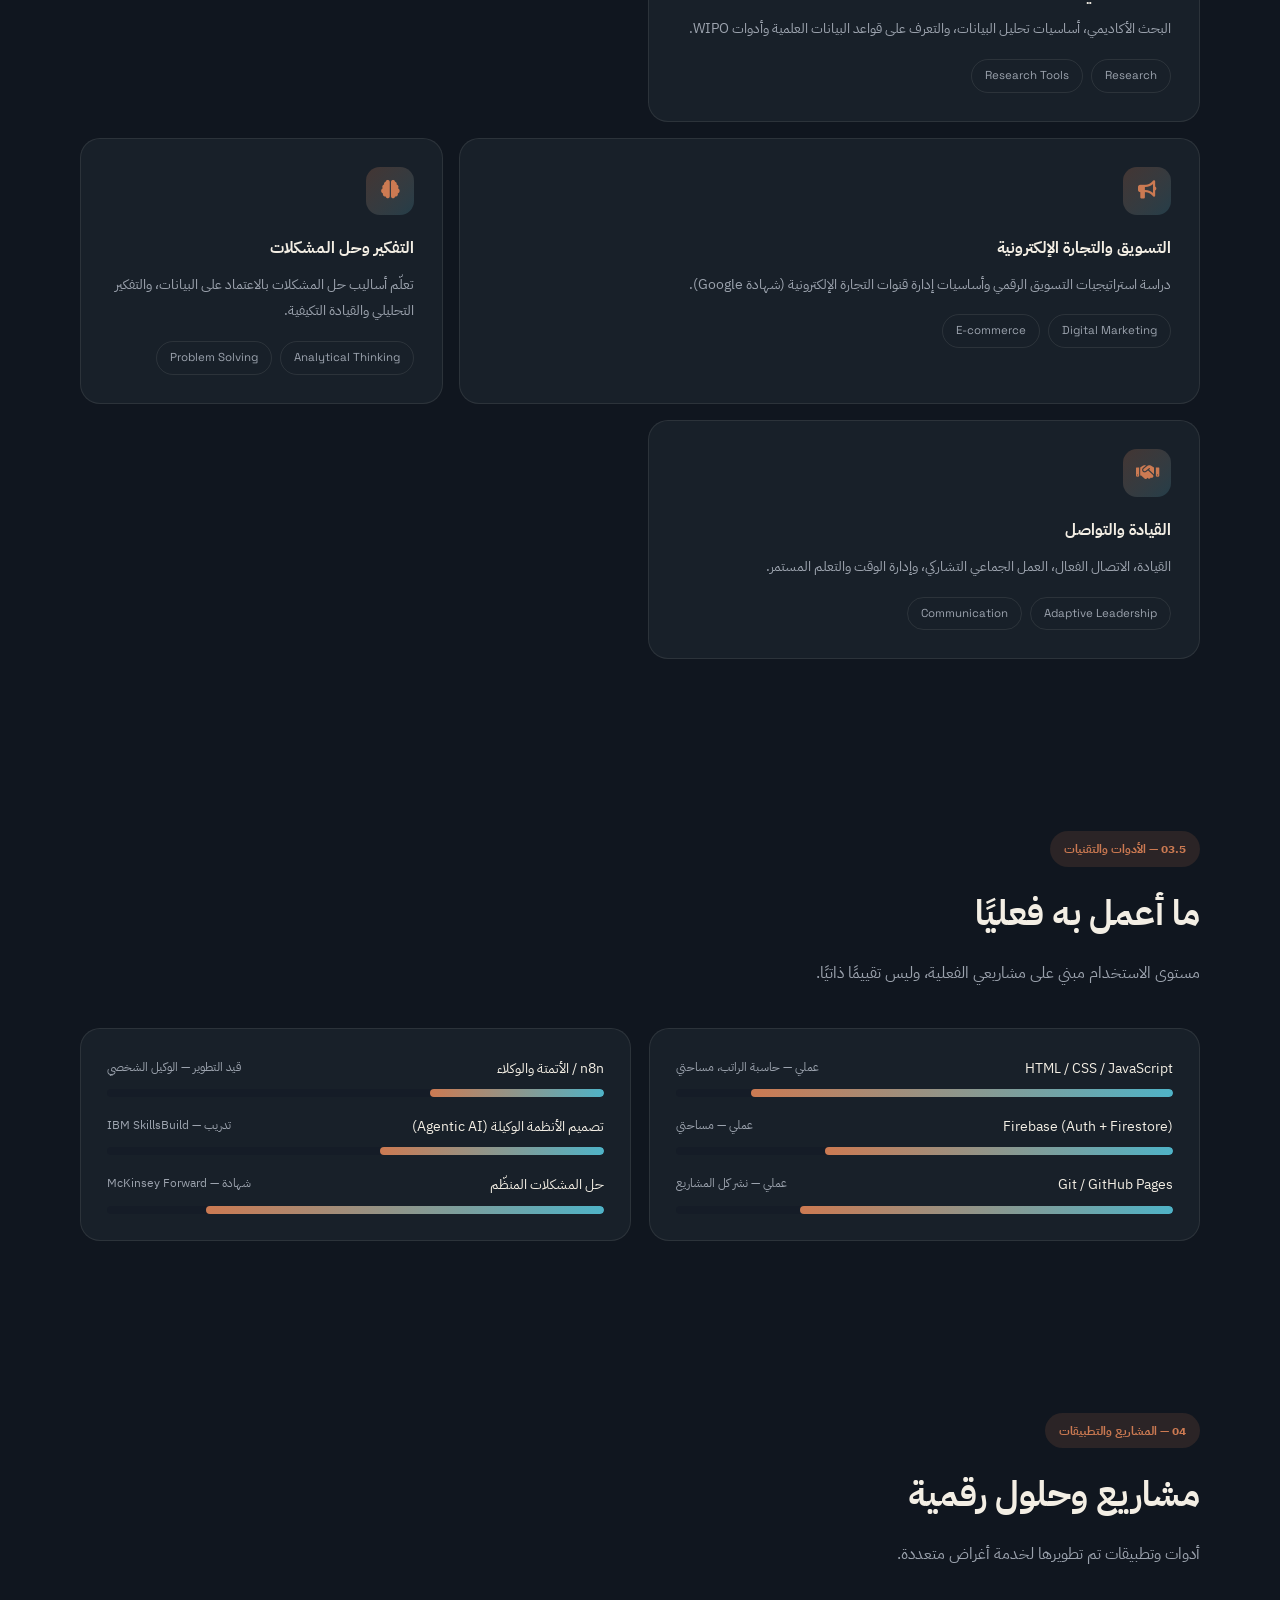
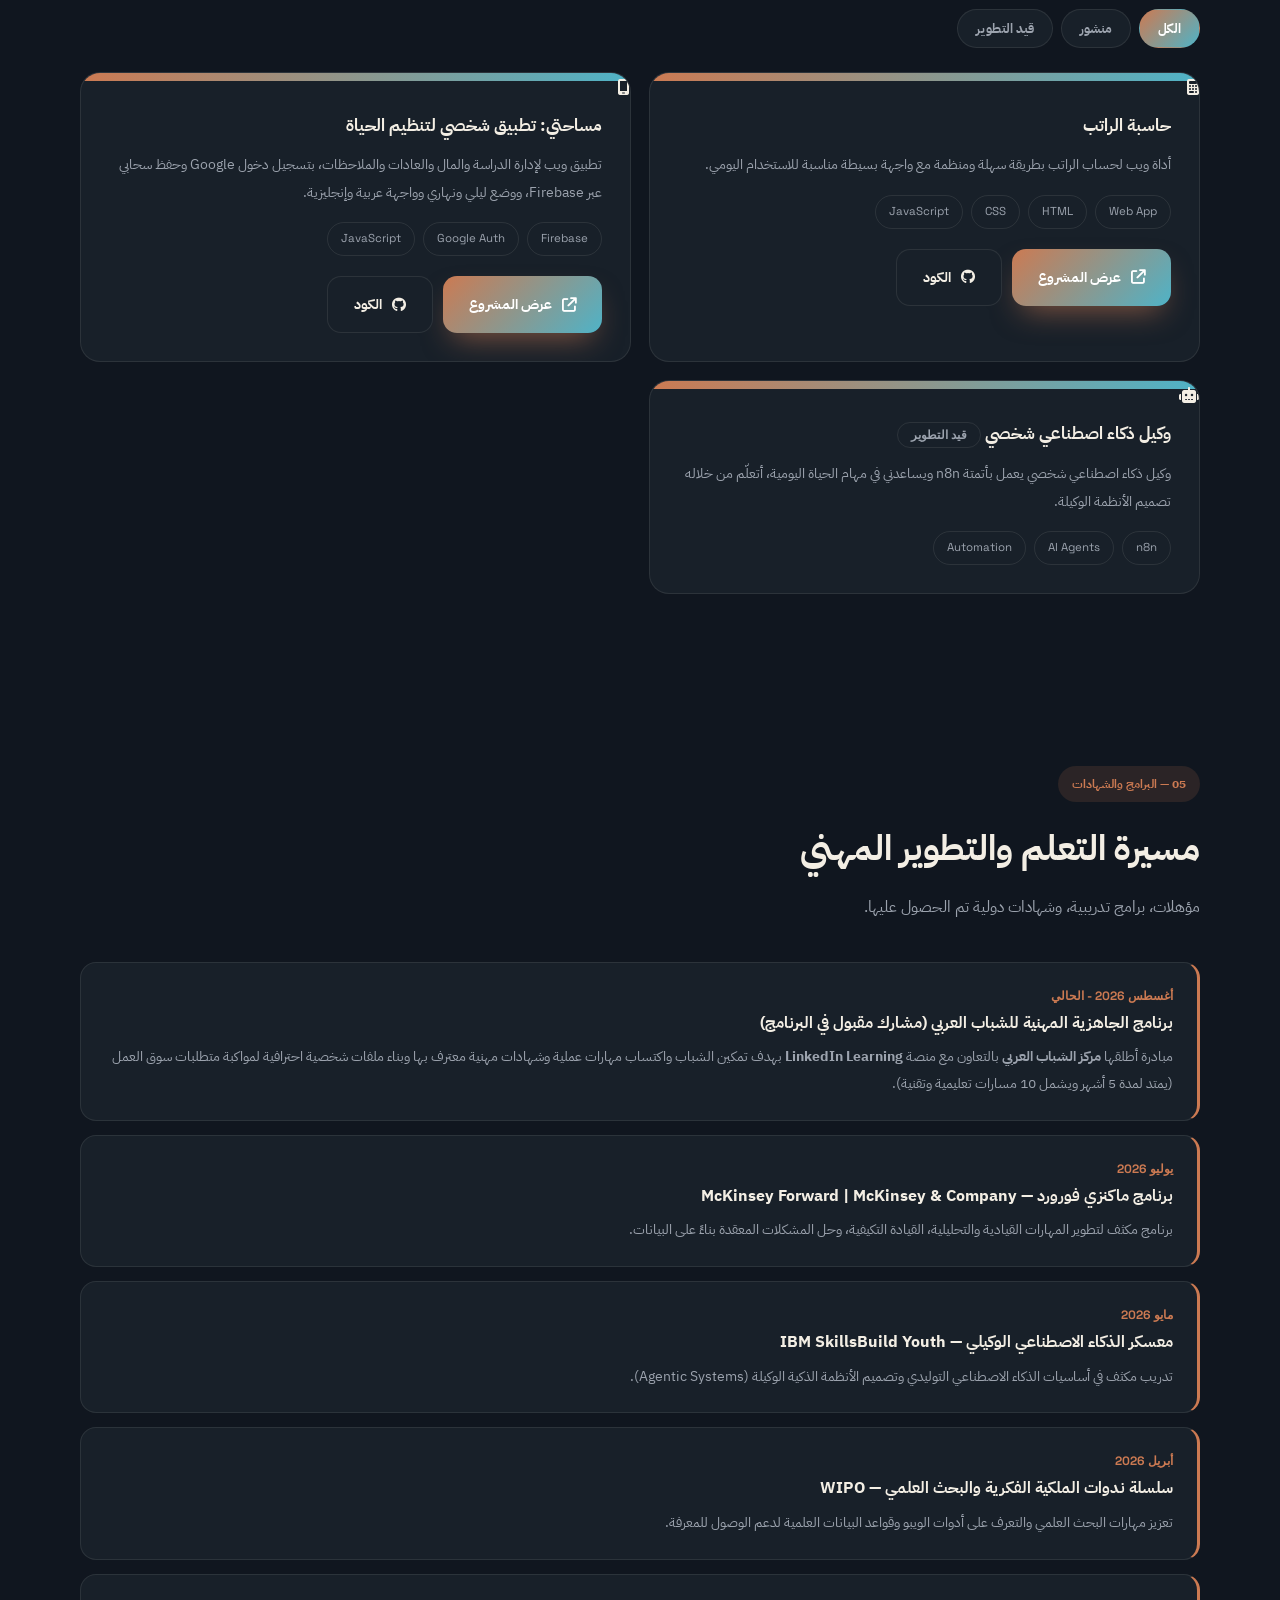
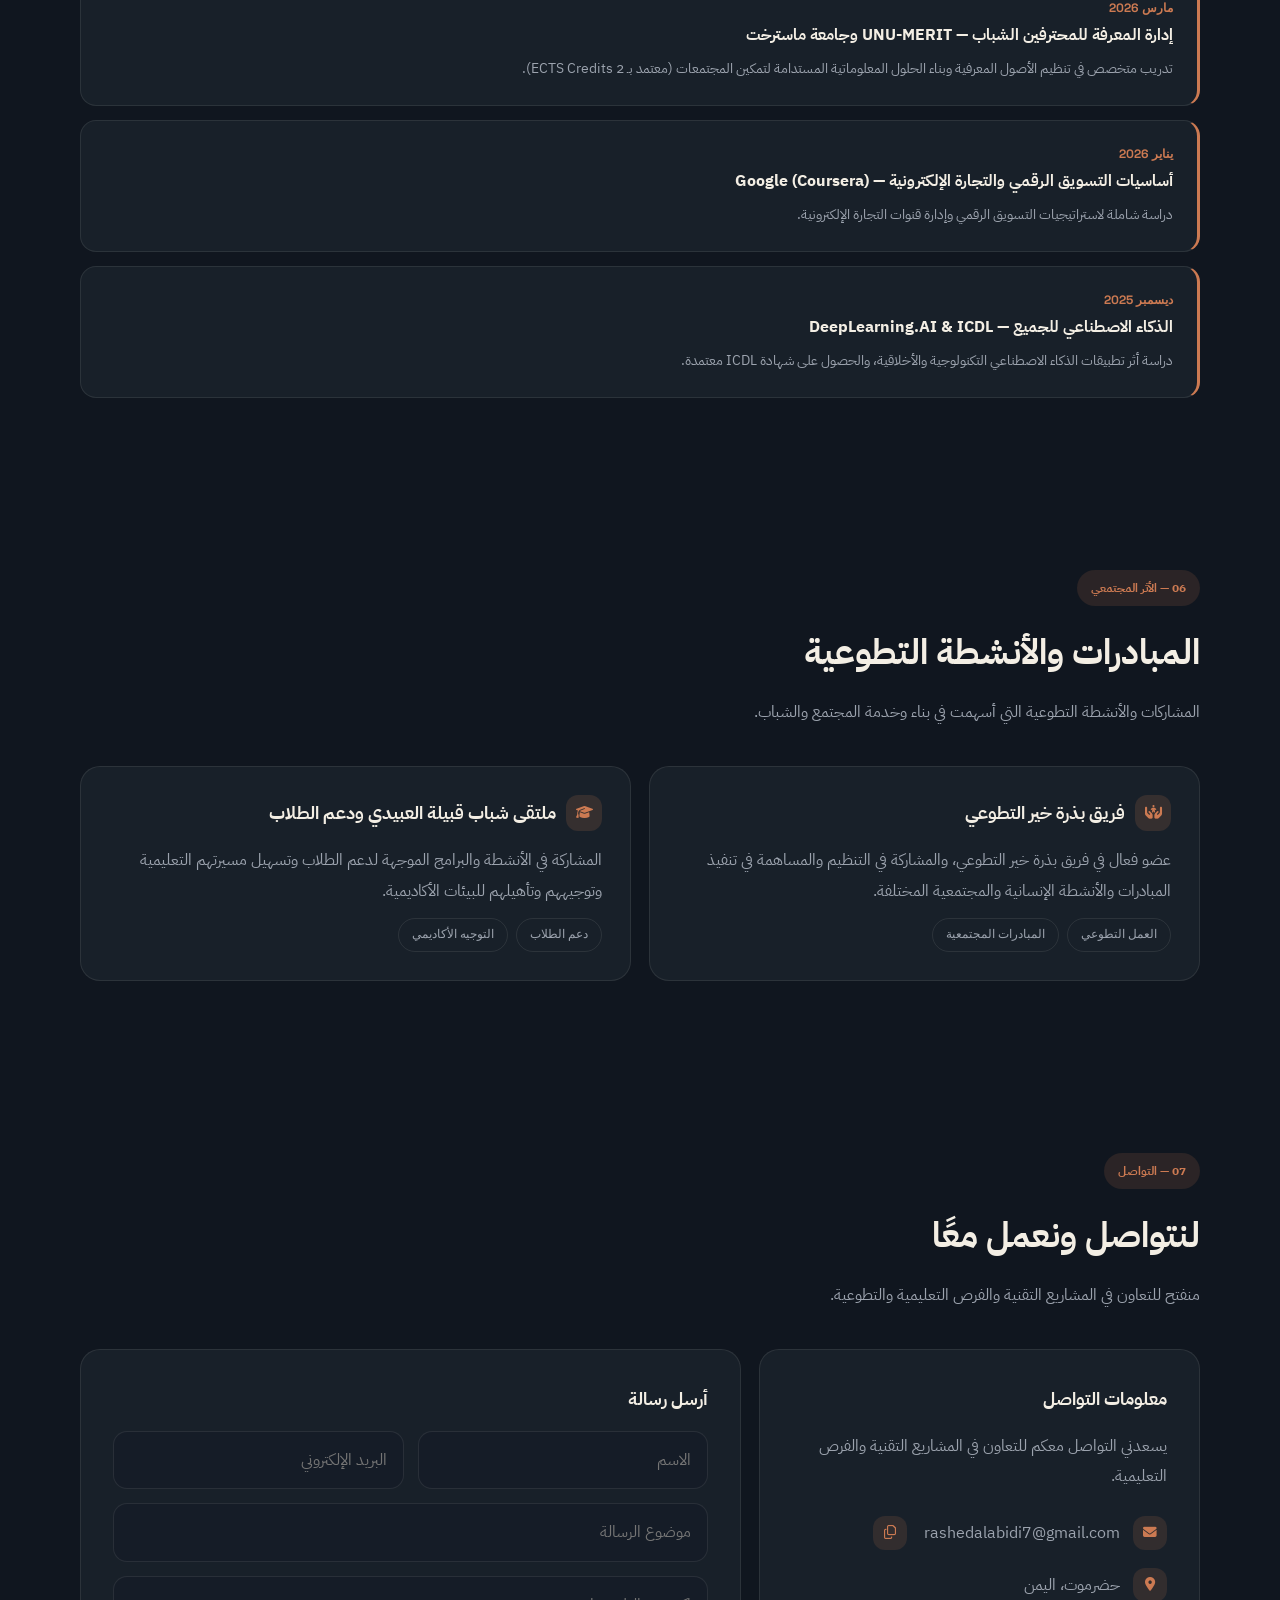
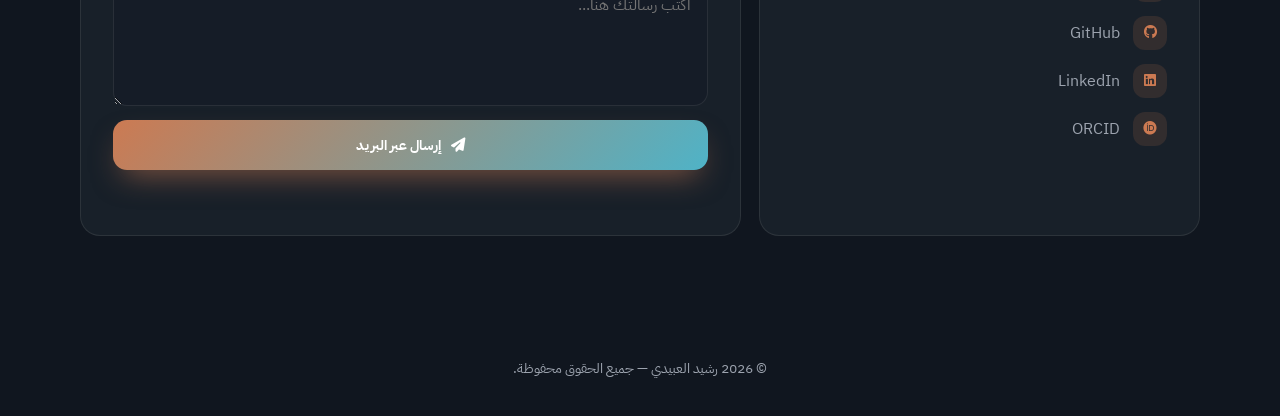
==== commit 85594706: "Update role description in index.html" ====
--- a/index.html
+++ b/index.html
@@ -257,7 +257,7 @@
         <div class="reveal">
           <div class="eyebrow"><span></span> مهتم بالتقنيات الحديثة والذكاء الاصطناعي</div>
           <h1>مرحبًا، أنا <span class="gradient-text">رشيد العبيدي</span></h1>
-          <p class="roles">أعمل في مجال: <b id="role"></b></p>
+          <p class="roles">مهتم في مجالات: <b id="role"></b></p>
           <p>
             شغوف بالتكنولوجيا وتطبيقات الذكاء الاصطناعي، وأطمح لتوظيف التكنولوجيا في خدمة التنمية المستدامة وتمكين الشباب. أمتلك خلفية في البحث العلمي الموجه نحو الأثر المجتمعي وأسعى للابتكار الرقمي.
           </p>
